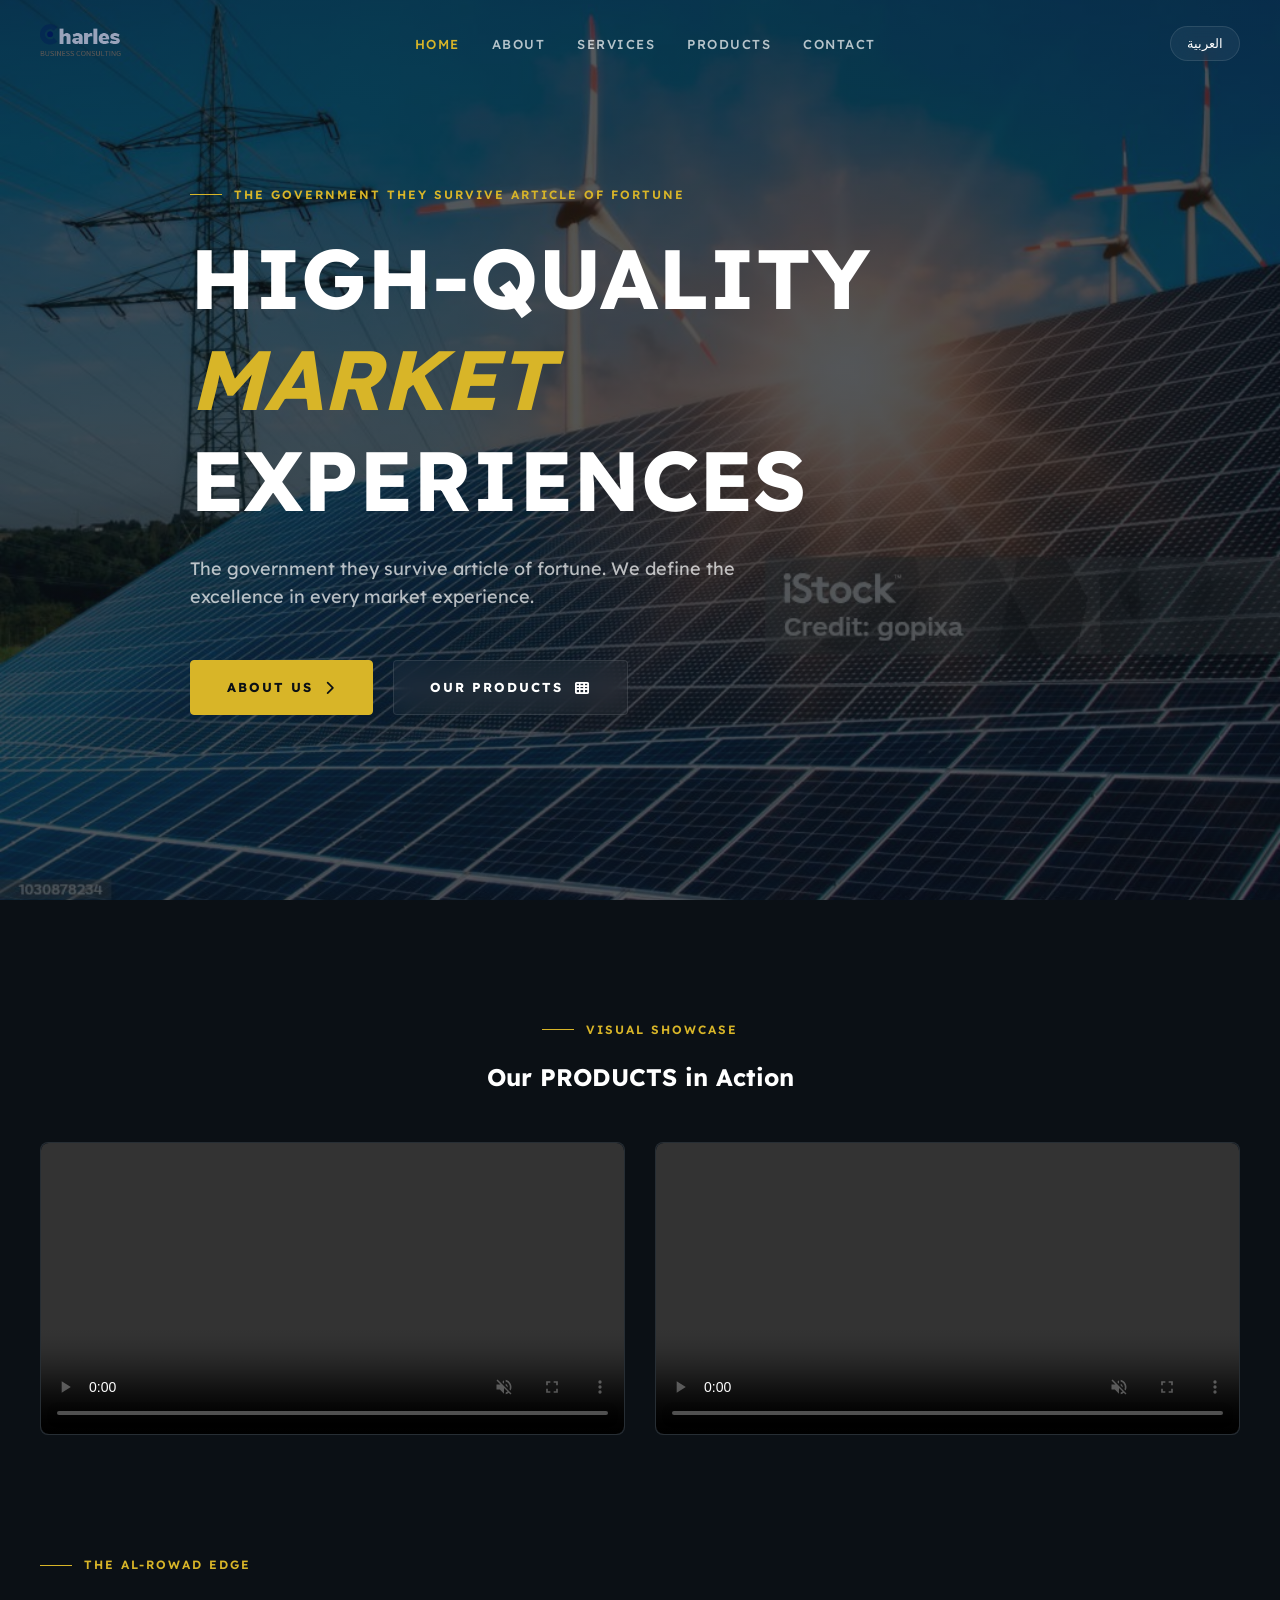
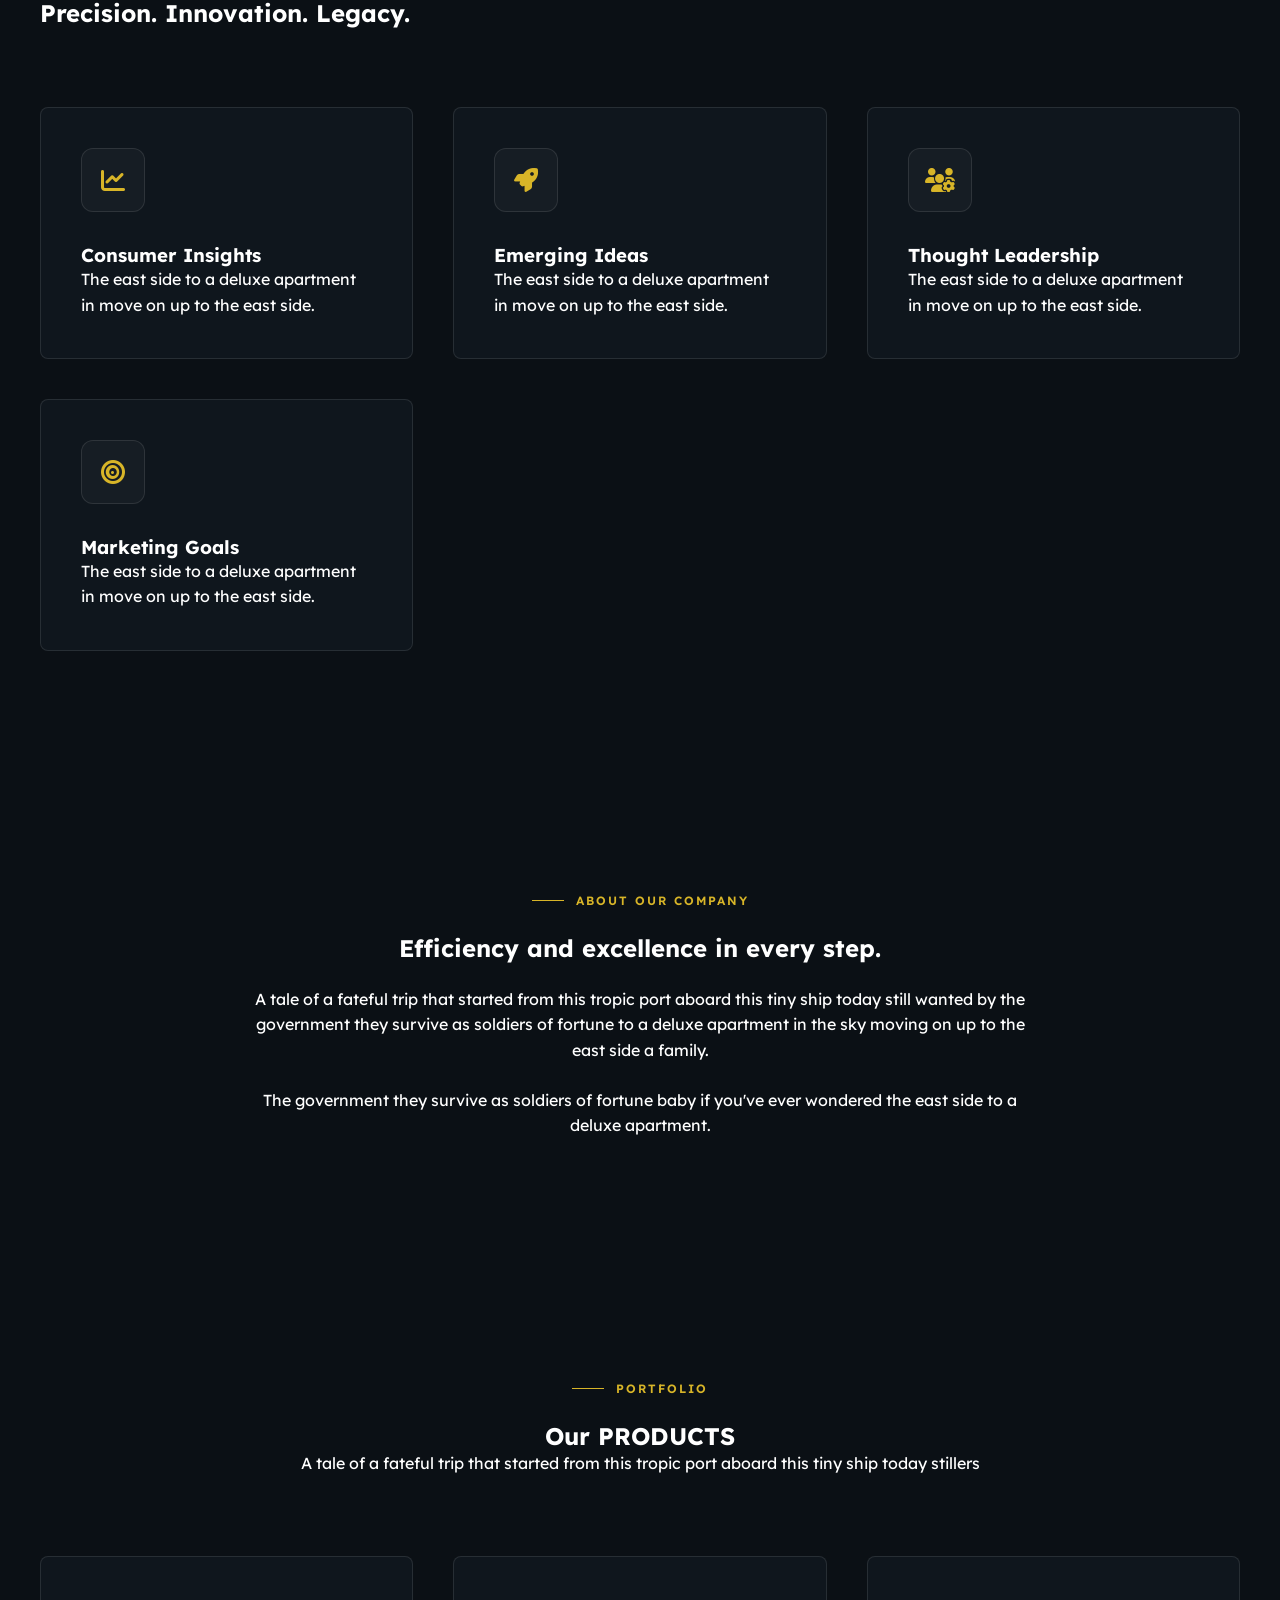
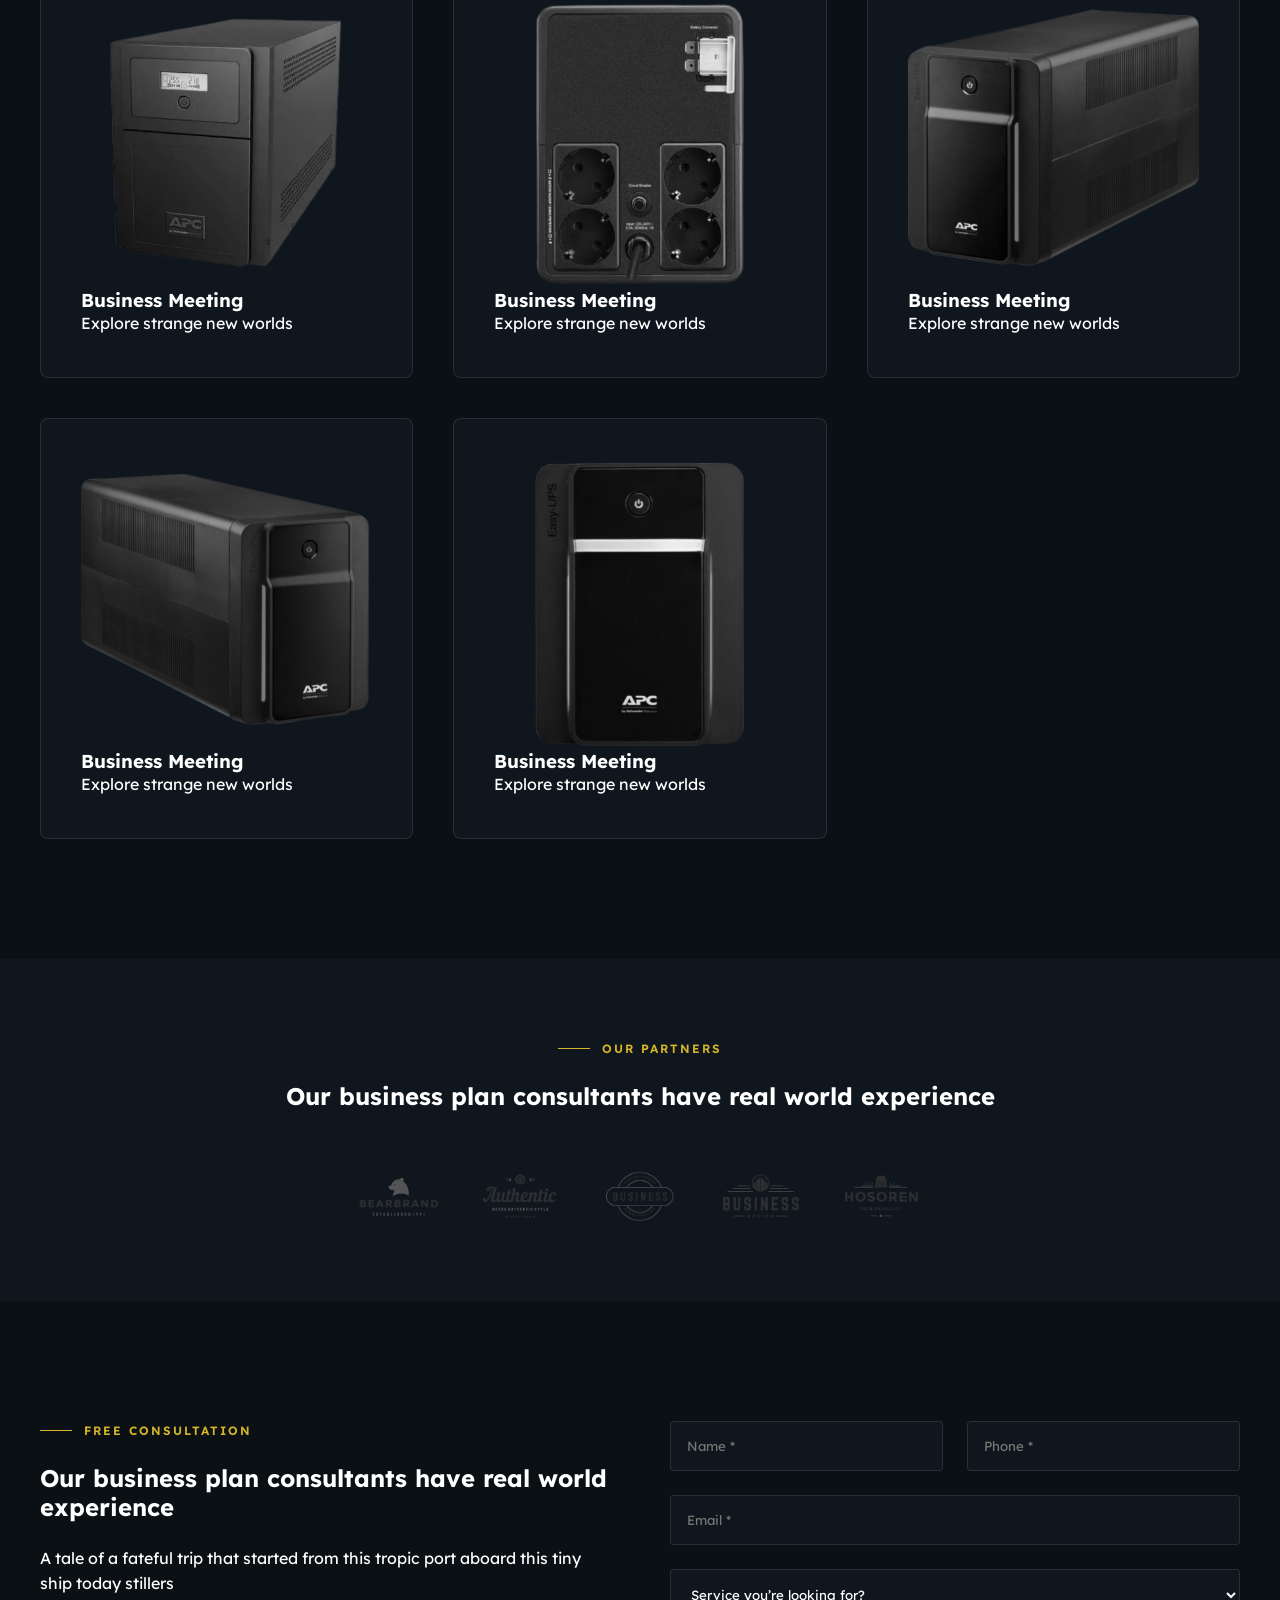
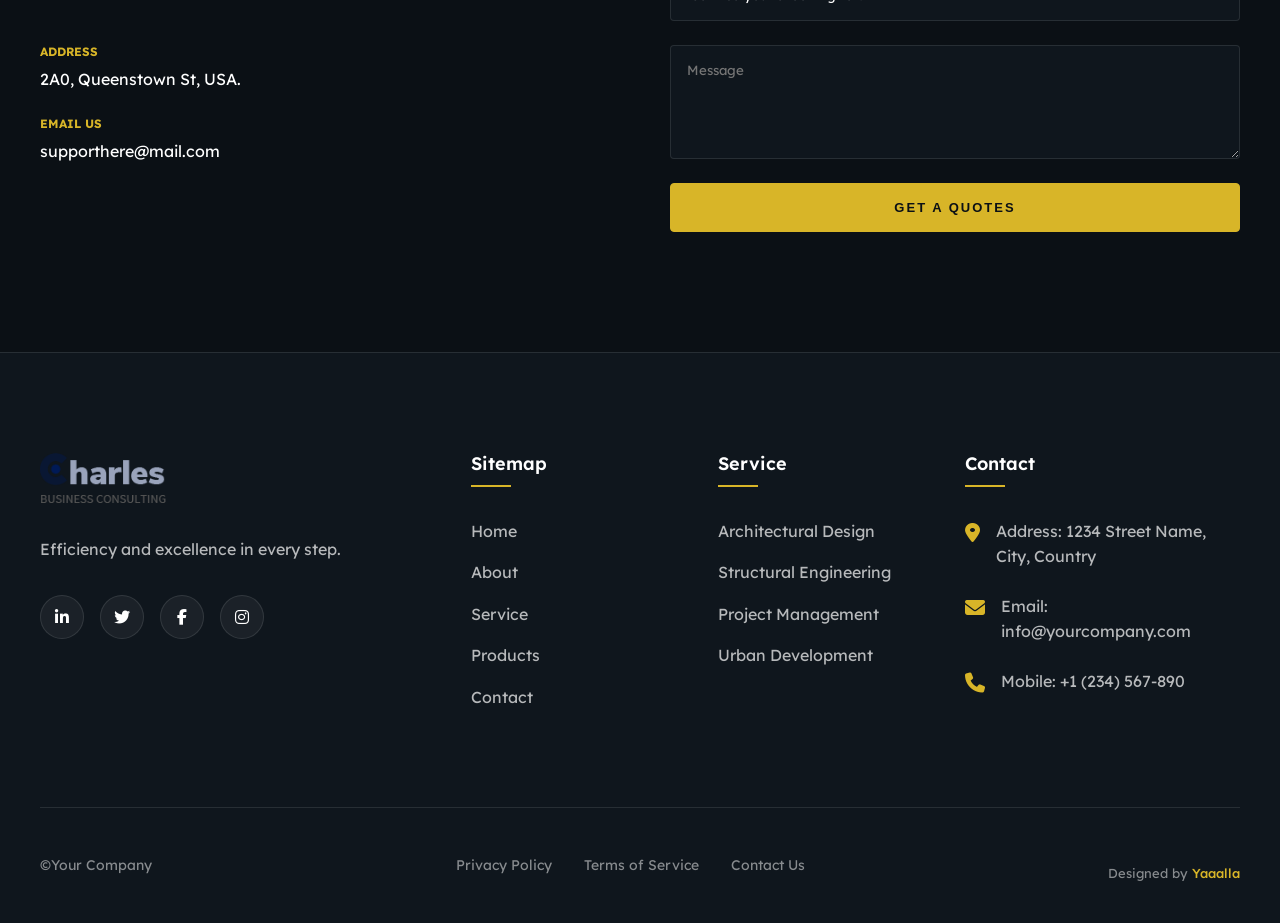
==== index.html @ 5ab6dd39 "first commit" ====
<!DOCTYPE html>
<html lang="en">
<head>
    <meta charset="UTF-8">
    <meta name="viewport" content="width=device-width, initial-scale=1.0">
    <title>AL-Rowad | Architecting the Future</title>
    <link rel="stylesheet" href="https://cdnjs.cloudflare.com/ajax/libs/font-awesome/6.5.1/css/all.min.css">
    <link rel="stylesheet" href="assets/css/modern-2026.css">
    <script src="assets/js/modern-2026.js" defer></script>
    <style>
        /* Home Page Specific Styles */
        .hero {
            height: 100vh;
            background-image: linear-gradient(rgba(11, 16, 21, 0.7), rgba(11, 16, 21, 0.7)), url('assets/images/p1.jpg');
            background-size: cover;
            background-position: center;
            display: flex;
            align-items: center;
        }

        .hero-content h1 {
            font-size: clamp(40px, 8vw, 84px);
            margin-bottom: 24px;
            max-width: 900px;
        }

        .hero-content p {
            font-size: 18px;
            color: var(--text-secondary);
            margin-bottom: 48px;
            max-width: 600px;
        }

        .hero-btns {
            display: flex;
            gap: 20px;
        }

        /* Innovation Section Grid */
        .innovation-grid {
            display: grid;
            grid-template-columns: repeat(auto-fit, minmax(300px, 1fr));
            gap: 40px;
            margin-top: 80px;
        }

        .innovation-card {
            background: var(--bg-secondary);
            padding: 40px;
            border-radius: var(--border-radius);
            border: 1px solid var(--glass-border);
            transition: var(--transition-fast);
        }

        .innovation-card:hover {
            transform: translateY(-10px);
            border-color: var(--accent);
        }

        .innovation-card img {
            width: 100%;
            height: 240px;
            object-fit: cover;
            margin-bottom: 32px;
            border-radius: 4px;
            filter: grayscale(1);
            transition: var(--transition-fast);
        }

        .innovation-card:hover img {
            filter: grayscale(0);
        }

        /* Portfolio/Products */
        .portfolio-layout {
            display: grid;
            grid-template-columns: 1fr 1fr;
            gap: 80px;
            align-items: center;
        }

        .portfolio-grid {
            display: grid;
            grid-template-columns: 1fr 1fr;
            gap: 24px;
        }

        .portfolio-item {
            aspect-ratio: 1;
            overflow: hidden;
            border-radius: 4px;
        }

        .portfolio-item img {
            width: 100%;
            height: 100%;
            object-fit: cover;
            transition: var(--transition-slow);
        }

        .portfolio-item:hover img {
            transform: scale(1.1);
        }

        /* Testimonials */
        .testimonial-grid {
            display: grid;
            grid-template-columns: 1fr 1fr;
            gap: 40px;
            margin-top: 80px;
        }

        .testimonial-card {
            padding: 40px;
            border-left: 2px solid var(--accent);
            background: var(--bg-secondary);
        }

        .testimonial-text {
            font-size: 20px;
            font-style: italic;
            color: var(--text-secondary);
            margin-bottom: 32px;
        }

        .testimonial-author h4 {
            font-size: 14px;
            text-transform: uppercase;
            letter-spacing: 2px;
        }

        /* Contact Section */
        .contact-grid {
            display: grid;
            grid-template-columns: 1fr 1fr;
            gap: 60px;
        }

        .contact-form {
            display: grid;
            gap: 24px;
        }

        .form-row {
            display: grid;
            grid-template-columns: 1fr 1fr;
            gap: 24px;
        }

        input, select, textarea {
            width: 100%;
            background: var(--bg-secondary);
            border: 1px solid var(--glass-border);
            padding: 16px;
            color: white;
            font-family: inherit;
            border-radius: 4px;
            box-sizing: border-box;
        }

        input:focus {
            border-color: var(--accent);
            outline: none;
        }

        .footer-logo img {
            height: 32px;
        }

        @media (max-width: 992px) {
            .portfolio-layout, .contact-grid, .testimonial-grid {
                grid-template-columns: 1fr;
                gap: 40px;
            }
        }

        @media (max-width: 768px) {
            .form-row {
                grid-template-columns: 1fr;
            }
            .contact-grid {
                gap: 40px;
            }
        }
    </style>
</head>
<body>

    <header>
        <div class="container">
            <div class="logo"><a href="index.html"><img src="assets/images/logo.png" alt="AL-Rowad"></a></div>
            <nav>
                <ul>
                    <li class="en-content"><a href="index.html" class="active">Home</a></li>
                    <li class="en-content"><a href="about.html">About</a></li>
                    <li class="en-content"><a href="services.html">Services</a></li>
                    <li class="en-content"><a href="products.html">Products</a></li>
                    <li class="en-content"><a href="contact.html">Contact</a></li>
                    
                    <li class="ar-content" style="display:none;"><a href="index.html" class="active">الرئيسية</a></li>
                    <li class="ar-content" style="display:none;"><a href="about.html">عن الشركة</a></li>
                    <li class="ar-content" style="display:none;"><a href="services.html">الخدمات</a></li>
                    <li class="ar-content" style="display:none;"><a href="products.html">المنتجات</a></li>
                    <li class="ar-content" style="display:none;"><a href="contact.html">اتصل بنا</a></li>
                </ul>
                <div class="lang-switcher-mobile lang-switcher-btn" onclick="languageSwitcher()" style="display:none;">
                    <span class="en-content">العربية</span>
                    <span class="ar-content" style="display:none;">English</span>
                </div>
            </nav>
            <div class="header-right">
                <div class="lang-switcher-btn" onclick="languageSwitcher()">
                    <span class="en-content">العربية</span>
                    <span class="ar-content" style="display:none;">English</span>
                </div>
                <div class="menu-toggle">
                    <div class="hamburger-box">
                        <span></span>
                        <span></span>
                        <span></span>
                    </div>
                </div>
            </div>
        </div>
    </header>

    <main>
        <!-- Hero Section -->
        <section class="hero">
            <div class="container">
                <div class="hero-content" data-reveal>
                    <div class="tagline">The government they survive article of fortune</div>
                    <h1 class="en-content">HIGH-QUALITY <span class="text-accent text-italic">MARKET</span> EXPERIENCES</h1>
                    <h1 class="ar-content" style="display:none;">تجارب سوق <span class="text-accent text-italic">عالية الجودة</span></h1>
                    
                    <p class="en-content">The government they survive article of fortune. We define the excellence in every market experience.</p>
                    <p class="ar-content" style="display:none;">الحكومة التي تنجو من مقال الحظ اليوم لا تزال مطلوبة من قبل الحكومة.</p>
                    
                    <div class="hero-btns">
                        <a href="about.html" class="btn-premium btn-filled en-content">ABOUT US <i class="fas fa-chevron-right"></i></a>
                        <a href="products.html" class="btn-premium en-content">Our PRODUCTS <i class="fas fa-th"></i></a>
                        
                        <a href="about.html" class="btn-premium btn-filled ar-content" style="display:none;">عن الشركة <i class="fas fa-chevron-left"></i></a>
                        <a href="products.html" class="btn-premium ar-content" style="display:none;">منتجاتنا <i class="fas fa-th"></i></a>
                    </div>
                </div>
            </div>
        </section>

        <!-- Product Videos Section -->
        <section class="product-videos" style="padding-bottom: 0;">
            <div class="container">
                <div class="section-header" style="text-align: center;" data-reveal>
                    <div class="tagline" style="justify-content: center;">Visual Showcase</div>
                    <h2 class="en-content">Our PRODUCTS in Action</h2>
                    <h2 class="ar-content" style="display:none;">منتجاتنا في الواقع</h2>
                </div>
                <div class="video-grid">
                    <div class="video-card" data-reveal>
                        <video src="assets/videos/1.mp4" controls muted loop></video>
                    </div>
                    <div class="video-card" data-reveal>
                        <video src="assets/videos/1 (1).mp4" controls muted loop></video>
                    </div>
                </div>
            </div>
        </section>

        <!-- Innovation Section -->
        <section class="innovation">
            <div class="container">
                <div class="section-header" data-reveal>
                    <div class="tagline">The AL-Rowad Edge</div>
                    <h2 class="en-content">Precision. Innovation. Legacy.</h2>
                    <h2 class="ar-content" style="display:none;">الدقة. الابتكار. الإرث.</h2>
                </div>

                <div class="innovation-grid">
                    <div class="innovation-card" data-reveal>
                        <div class="premium-icon-box">
                            <i class="fas fa-chart-line"></i>
                        </div>
                        <h3 class="service-title en-content">Consumer Insights</h3>
                        <p class="service-description en-content">The east side to a deluxe apartment in move on up to the east side.</p>
                        
                        <h3 class="service-title ar-content" style="display:none;">رؤى المستهلك</h3>
                        <p class="service-description ar-content" style="display:none;">الجانب الشرقي لشقة فاخرة الانتقال إلى الأعلى على الجانب الشرقي.</p>
                    </div>
                    <div class="innovation-card" data-reveal>
                        <div class="premium-icon-box">
                            <i class="fas fa-rocket"></i>
                        </div>
                        <h3 class="service-title en-content">Emerging Ideas</h3>
                        <p class="service-description en-content">The east side to a deluxe apartment in move on up to the east side.</p>
                        
                        <h3 class="service-title ar-content" style="display:none;">أفكار ناشئة</h3>
                        <p class="service-description ar-content" style="display:none;">الجانب الشرقي لشقة فاخرة الانتقال إلى الأعلى على الجانب الشرقي.</p>
                    </div>
                    <div class="innovation-card" data-reveal>
                        <div class="premium-icon-box">
                            <i class="fas fa-users-cog"></i>
                        </div>
                        <h3 class="service-title en-content">Thought Leadership</h3>
                        <p class="service-description en-content">The east side to a deluxe apartment in move on up to the east side.</p>
                        
                        <h3 class="service-title ar-content" style="display:none;">قيادة الفكر</h3>
                        <p class="service-description ar-content" style="display:none;">الجانب الشرقي لشقة فاخرة الانتقال إلى الأعلى على الجانب الشرقي.</p>
                    </div>
                    <div class="innovation-card" data-reveal>
                        <div class="premium-icon-box">
                            <i class="fas fa-bullseye"></i>
                        </div>
                        <h3 class="service-title en-content">Marketing Goals</h3>
                        <p class="service-description en-content">The east side to a deluxe apartment in move on up to the east side.</p>
                        
                        <h3 class="service-title ar-content" style="display:none;">أهداف التسويق</h3>
                        <p class="service-description ar-content" style="display:none;">الجانب الشرقي لشقة فاخرة الانتقال إلى الأعلى على الجانب الشرقي.</p>
                    </div>
                </div>
            </div>
        </section>

        <!-- Portfolio Section -->
        <section class="portfolio">
            <div class="container">
                <div class="about-content-wrapper" style="max-width: 800px; margin: 0 auto; text-align: center;">
                    <div class="portfolio-info" data-reveal>
                        <div class="tagline" style="justify-content: center;">About Our Company</div>
                        <h2 class="en-content">Efficiency and excellence in every step.</h2>
                        <h2 class="ar-content" style="display:none;">الكفاءة والتميز في كل خطوة.</h2>
                        
                        <p class="en-content" style="margin: 24px 0;">A tale of a fateful trip that started from this tropic port aboard this tiny ship today still wanted by the government they survive as soldiers of fortune to a deluxe apartment in the sky moving on up to the east side a family.</p>
                        <p class="ar-content" style="display:none; margin: 24px 0;">قصة رحلة مصيرية بدأت من هذا الميناء الاستوائي على متن هذه السفينة الصغيرة اليوم لا تزال مطلوبة من قبل الحكومة وهم ينجون كجنود ثروة إلى شقة فاخرة في السماء تنتقل إلى الجانب الشرقي لعائلة.</p>
                        
                        <p class="en-content">The government they survive as soldiers of fortune baby if you've ever wondered the east side to a deluxe apartment.</p>
                    </div>
                </div>
            </div>
        </section>

        <!-- Voice of Trust / Testimonials -->
        <section class="testimonials">
            <div class="container">
                <div class="section-header" style="text-align: center;" data-reveal>
                    <div class="tagline" style="justify-content: center;">Portfolio</div>
                    <h2>Our PRODUCTS</h2>
                    <p class="en-content">A tale of a fateful trip that started from this tropic port aboard this tiny ship today stillers</p>
                </div>

                <div class="innovation-grid">
                    <div class="innovation-card" data-reveal>
                        <div class="portfolio-item"><img src="assets/images/products/WhatsApp_Image_2026-03-07_at_7.03.50_PM-removebg-preview.png" alt="Product 1"></div>
                        <h3 class="en-content">Business Meeting</h3>
                        <p class="en-content">Explore strange new worlds</p>
                    </div>
                    <div class="innovation-card" data-reveal>
                        <div class="portfolio-item"><img src="assets/images/products/WhatsApp_Image_2026-03-07_at_7.03.50_PM__3_-removebg-preview.png" alt="Product 2"></div>
                        <h3 class="en-content">Business Meeting</h3>
                        <p class="en-content">Explore strange new worlds</p>
                    </div>
                    <div class="innovation-card" data-reveal>
                        <div class="portfolio-item"><img src="assets/images/products/WhatsApp_Image_2026-03-07_at_7.03.50_PM__4_-removebg-preview.png" alt="Product 3"></div>
                        <h3 class="en-content">Business Meeting</h3>
                        <p class="en-content">Explore strange new worlds</p>
                    </div>
                    <div class="innovation-card" data-reveal>
                        <div class="portfolio-item"><img src="assets/images/products/WhatsApp_Image_2026-03-07_at_7.03.50_PM__5_-removebg-preview.png" alt="Product 4"></div>
                        <h3 class="en-content">Business Meeting</h3>
                        <p class="en-content">Explore strange new worlds</p>
                    </div>
                    <div class="innovation-card" data-reveal>
                        <div class="portfolio-item"><img src="assets/images/products/WhatsApp_Image_2026-03-07_at_7.03.51_PM-removebg-preview.png" alt="Product 5"></div>
                        <h3 class="en-content">Business Meeting</h3>
                        <p class="en-content">Explore strange new worlds</p>
                    </div>
                </div>
            </div>
        </section>

        <!-- Partners Section -->
        <section class="partners" style="background: var(--bg-secondary); padding: 80px 0;">
            <div class="container">
                <div class="section-header" style="text-align: center; margin-bottom: 60px;" data-reveal>
                    <div class="tagline" style="justify-content: center;">OUR PARTNERS</div>
                    <h2>Our business plan consultants have real world experience</h2>
                </div>
                <div class="partners-list" style="display: flex; flex-wrap: wrap; justify-content: center; gap: 40px; opacity: 0.7;">
                  <img src="./assets/images/PARTNERS/p-1.png" alt="" style="max-height: 50px; width: auto; max-width: 120px;">
                  <img src="./assets/images/PARTNERS/p-2.png" alt="" style="max-height: 50px; width: auto; max-width: 120px;">
                  <img src="./assets/images/PARTNERS/p-3.png" alt="" style="max-height: 50px; width: auto; max-width: 120px;">
                  <img src="./assets/images/PARTNERS/p-4.png" alt="" style="max-height: 50px; width: auto; max-width: 120px;">
                  <img src="./assets/images/PARTNERS/p-5.png" alt="" style="max-height: 50px; width: auto; max-width: 120px;">
                           
                </div>
            </div>
        </section>

        <!-- Contact Section -->
        <section class="contact">
            <div class="container">
                <div class="contact-grid">
                    <div class="contact-info-block" data-reveal>
                        <div class="tagline">FREE CONSULTATION</div>
                        <h2 class="en-content">Our business plan consultants have real world experience</h2>
                        <h2 class="ar-content" style="display:none;">مستشارو خطة العمل لدينا لديهم خبرة في العالم الحقيقي</h2>
                        <p class="en-content" style="margin: 24px 0;">A tale of a fateful trip that started from this tropic port aboard this tiny ship today stillers</p>
                        <p class="ar-content" style="display:none; margin: 24px 0;">قصة رحلة مصيرية بدأت من هذا الميناء الاستوائي على متن هذه السفينة الصغيرة اليوم.</p>
                        
                        <div style="margin-top: 48px;">
                            <div style="margin-bottom: 24px;">
                                <h4 class="en-content" style="font-size: 12px; color: var(--accent); margin-bottom: 8px;">ADDRESS</h4>
                                <h4 class="ar-content" style="display:none; font-size: 12px; color: var(--accent); margin-bottom: 8px;">العنوان</h4>
                                <p class="en-content">2A0, Queenstown St, USA.</p>
                                <p class="ar-content" style="display:none;">2A0، شارع كوينزتاون، الولايات المتحدة الأمريكية.</p>
                            </div>
                            <div>
                                <h4 class="en-content" style="font-size: 12px; color: var(--accent); margin-bottom: 8px;">EMAIL US</h4>
                                <h4 class="ar-content" style="display:none; font-size: 12px; color: var(--accent); margin-bottom: 8px;">راسلنا</h4>
                                <p>supporthere@mail.com</p>
                            </div>
                        </div>
                    </div>

                    <div class="contact-form-wrapper" data-reveal>
                        <form action="#" class="contact-form">
                            <div class="form-row">
                                <input type="text" placeholder="Name *" class="en-content">
                                <input type="text" placeholder="الاسم *" class="ar-content" style="display:none;">
                                <input type="text" placeholder="Phone *" class="en-content">
                                <input type="text" placeholder="الهاتف *" class="ar-content" style="display:none;">
                            </div>
                            <input type="email" placeholder="Email *" class="en-content">
                            <input type="email" placeholder="البريد الإلكتروني *" class="ar-content" style="display:none;">
                            <select class="en-content">
                                <option>Service you’re looking for?</option>
                                <option>Architectural Design</option>
                                <option>Project Management</option>
                                <option>Structural Engineering</option>
                            </select>
                            <select class="ar-content" style="display:none;">
                                <option>الخدمة التي تبحث عنها؟</option>
                                <option>التصميم المعماري</option>
                                <option>إدارة المشاريع</option>
                                <option>الهندسة الإنشائية</option>
                            </select>
                            <textarea rows="5" placeholder="Message" class="en-content"></textarea>
                            <textarea rows="5" placeholder="الرسالة" class="ar-content" style="display:none;"></textarea>
                            <button type="submit" class="btn-premium btn-filled en-content">GET A QUOTES</button>
                            <button type="submit" class="btn-premium btn-filled ar-content" style="display:none;">احصل على عرض سعر</button>
                        </form>
                    </div>
                </div>
            </div>
        </section>
    </main>

    <footer>
        <div class="container">
            <div class="footer-grid">
                <!-- Brand Column -->
                <div class="footer-brand" data-reveal>
                    <div class="footer-logo"><img src="assets/images/logo.png" alt="Company Logo"></div>
                    <p class="en-content">Efficiency and excellence in every step.</p>
                    <p class="ar-content" style="display:none;">الكفاءة والتميز في كل خطوة.</p>
                    <div class="footer-socials">
                        <a href="#"><i class="fab fa-linkedin-in"></i></a>
                        <a href="#"><i class="fab fa-twitter"></i></a>
                        <a href="#"><i class="fab fa-facebook-f"></i></a>
                        <a href="#"><i class="fab fa-instagram"></i></a>
                    </div>
                </div>

                <!-- Sitemap Column -->
                <div class="footer-column" data-reveal>
                    <h4 class="en-content">Sitemap</h4>
                    <h4 class="ar-content" style="display:none;">خريطة الموقع</h4>
                    <ul class="footer-links">
                        <li><a href="index.html">Home</a></li>
                        <li><a href="about.html">About</a></li>
                        <li><a href="services.html">Service</a></li>
                        <li><a href="products.html">Products</a></li>
                        <li><a href="contact.html">Contact</a></li>
                    </ul>
                </div>

                <!-- Services Column -->
                <div class="footer-column" data-reveal>
                    <h4 class="en-content">Service</h4>
                    <h4 class="ar-content" style="display:none;">خدماتنا</h4>
                    <ul class="footer-links">
                        <li class="en-content"><a href="services.html">Architectural Design</a></li>
                        <li class="en-content"><a href="services.html">Structural Engineering</a></li>
                        <li class="en-content"><a href="services.html">Project Management</a></li>
                        <li class="en-content"><a href="services.html">Urban Development</a></li>

                        <li class="ar-content" style="display:none;"><a href="services.html">التصميم المعماري</a></li>
                        <li class="ar-content" style="display:none;"><a href="services.html">الهندسة الإنشائية</a></li>
                        <li class="ar-content" style="display:none;"><a href="services.html">إدارة المشاريع</a></li>
                        <li class="ar-content" style="display:none;"><a href="services.html">التطوير الحضري</a></li>
                    </ul>
                </div>

                <!-- Contact Column -->
                <div class="footer-column" data-reveal>
                    <h4 class="en-content">Contact</h4>
                    <h4 class="ar-content" style="display:none;">تواصل معنا</h4>
                    <ul class="footer-contact-info">
                        <li>
                            <i class="fas fa-map-marker-alt"></i>
                            <p>Address: 1234 Street Name, City, Country</p>
                        </li>
                        <li>
                            <i class="fas fa-envelope"></i>
                            <p>Email: info@yourcompany.com</p>
                        </li>
                        <li>
                            <i class="fas fa-phone"></i>
                            <p>Mobile: +1 (234) 567-890</p>
                        </li>
                    </ul>
                </div>
            </div>

            <div class="footer-bottom">
                <p>&copy;Your Company</p>
                <div class="footer-legal-links">
                    <a href="#">Privacy Policy</a>
                    <a href="#">Terms of Service</a>
                    <a href="contact.html">Contact Us</a>
                </div>
                <div class="designer-credit">
                    Designed by <a href="https://www.yaaalla.com" target="_blank">Yaaalla</a>
                </div>
            </div>
        </div>
    </footer>

</body>
</html>
---- assets/css/modern-2026.css ----
@import url('https://fonts.googleapis.com/css2?family=Lexend:wght@300;400;500;600;700;800&family=Readex+Pro:wght@200;300;400;500;600;700&display=swap');

:root {
    /* Colors - 2026 Premium Dark Palette */
    --bg-main: #0B1015;
    --bg-secondary: #0F161D;
    --accent: #D8B528; /* Gold/Yellow from original/image */
    --accent-hover: #F2C94C;
    --text-primary: #FFFFFF;
    --text-secondary: rgba(255, 255, 255, 0.7);
    --text-muted: rgba(255, 255, 255, 0.5);
    --glass: rgba(255, 255, 255, 0.03);
    --glass-border: rgba(255, 255, 255, 0.1);
    
    /* Layout */
    --container-width: 1300px;
    --section-padding: 120px 0;
    --border-radius: 8px;
    
    /* Transitions */
    --transition-fast: all 0.2s cubic-bezier(0.4, 0, 0.2, 1);
    --transition-slow: all 0.6s cubic-bezier(0.4, 0, 0.2, 1);
}

*, *::before, *::after {
    margin: 0;
    padding: 0;
    box-sizing: border-box;
}

html, body {
    overflow-x: clip;
    width: 100%;
}

body {
    font-family: 'Lexend', sans-serif;
    background-color: var(--bg-main);
    color: var(--text-primary);
    line-height: 1.6;
    max-width: 100%;
    position: relative;
}

img {
    max-width: 100%;
}

a {
    text-decoration: none;
    color: inherit;
    transition: var(--transition-fast);
}

ul {
    list-style: none;
}

.container {
    max-width: var(--container-width);
    margin: 0 auto;
    padding: 0 40px;
}

/* Typography Extensions */
h1, h2, h3, h4 {
    line-height: 1.2;
    font-weight: 700;
    word-wrap: break-word;
    overflow-wrap: break-word;
}

p, a, span, li {
    overflow-wrap: break-word;
    word-wrap: break-word;
}

.text-accent { color: var(--accent); }
.text-italic { font-style: italic; }

/* Global Components */

/* Layout Shell */
header {
    position: fixed;
    top: 0;
    left: 0;
    width: 100%;
    z-index: 1000;
    padding: 24px 0;
    transition: var(--transition-fast);
}

header.scrolled {
    background: rgba(11, 16, 21, 0.85);
    backdrop-filter: blur(20px);
    padding: 16px 0;
    border-bottom: 1px solid var(--glass-border);
}

header .container {
    display: flex;
    justify-content: space-between;
    align-items: center;
}

.logo img {
    height: 32px;
}

nav ul {
    display: flex;
    gap: 32px;
}

nav ul li a {
    font-size: 13px;
    font-weight: 500;
    text-transform: uppercase;
    letter-spacing: 1.5px;
    color: var(--text-secondary);
}

nav ul li a:hover, nav ul li a.active {
    color: var(--accent);
}

.header-right {
    display: flex;
    align-items: center;
    gap: 20px;
}

.lang-switcher-btn {
    display: inline-flex;
    align-items: center;
    padding: 6px 16px;
    background: rgba(255, 255, 255, 0.05);
    border: 1px solid var(--glass-border);
    border-radius: 30px;
    cursor: pointer;
    font-size: 13px;
    font-weight: 500;
    color: var(--text-primary);
    transition: var(--transition-fast);
    backdrop-filter: blur(10px);
}

.lang-switcher-btn:hover {
    background: rgba(255, 255, 255, 0.1);
    border-color: var(--accent);
    color: var(--accent);
}

/* Buttons */
.btn-premium {
    position: relative;
    display: inline-flex;
    align-items: center;
    justify-content: center;
    padding: 16px 36px;
    font-size: 13px;
    font-weight: 700;
    text-transform: uppercase;
    letter-spacing: 2px;
    border-radius: 4px;
    color: var(--text-primary);
    background: rgba(255, 255, 255, 0.03);
    border: 1px solid var(--glass-border);
    cursor: pointer;
    transition: var(--transition-slow);
    overflow: hidden;
    backdrop-filter: blur(10px);
    z-index: 1;
}

.btn-premium i {
    margin-left: 12px;
    font-size: 14px;
    transition: var(--transition-fast);
}

.btn-premium:hover {
    border-color: var(--accent);
    color: var(--accent);
    transform: translateY(-5px);
    box-shadow: 0 10px 30px rgba(0, 0, 0, 0.5);
}

.btn-premium:hover i {
    transform: translateX(5px);
}

.btn-filled {
    background: var(--accent);
    color: var(--bg-main) !important;
    border-color: var(--accent);
}

.btn-filled:hover {
    background: var(--accent-hover);
    border-color: var(--accent-hover);
    color: var(--bg-main) !important;
    box-shadow: 0 15px 40px rgba(216, 181, 40, 0.3);
}

/* Shine effect */
.btn-premium::before {
    content: '';
    position: absolute;
    top: 0;
    left: -100%;
    width: 60%;
    height: 100%;
    background: linear-gradient(
        to right,
        transparent,
        rgba(255, 255, 255, 0.1),
        transparent
    );
    transform: skewX(-25deg);
    transition: 0.7s;
    z-index: -1;
}

.btn-premium:hover::before {
    left: 150%;
}

.lang-switcher-btn i {
    font-size: 14px;
    margin-right: 8px;
}

body.rtl .lang-switcher-btn i {
    margin-right: 0;
    margin-left: 8px;
}

/* Premium Icon System */
.premium-icon-box {
    width: 64px;
    height: 64px;
    background: var(--glass);
    border: 1px solid var(--glass-border);
    border-radius: 12px;
    display: flex;
    align-items: center;
    justify-content: center;
    font-size: 24px;
    color: var(--accent);
    margin-bottom: 32px;
    transition: var(--transition-slow);
    position: relative;
    overflow: hidden;
}

.premium-icon-box::before {
    content: '';
    position: absolute;
    inset: 0;
    background: radial-gradient(circle at center, rgba(216, 181, 40, 0.2), transparent 70%);
    opacity: 0;
    transition: var(--transition-fast);
}

.premium-icon-box i, .premium-icon-box img {
    position: relative;
    z-index: 1;
    transition: var(--transition-fast);
}

.premium-icon-box img {
    width: 32px;
    filter: brightness(0) saturate(100%) invert(84%) sepia(29%) saturate(718%) hue-rotate(5deg) brightness(92%) contrast(88%);
}

/* Hover Effects for Cards with Icons */
.innovation-card:hover .premium-icon-box,
.feature-card:hover .premium-icon-box,
.service-card:hover .premium-icon-box {
    border-color: var(--accent);
    background: rgba(216, 181, 40, 0.05);
    transform: rotate(5deg) scale(1.1);
    box-shadow: 0 0 20px rgba(216, 181, 40, 0.15);
}

.innovation-card:hover .premium-icon-box::before,
.feature-card:hover .premium-icon-box::before,
.service-card:hover .premium-icon-box::before {
    opacity: 1;
}

.innovation-card:hover .premium-icon-box i,
.feature-card:hover .premium-icon-box i,
.service-card:hover .premium-icon-box i {
    transform: rotate(-5deg);
}

/* Sections */
section {
    padding: var(--section-padding);
}

/* Sections shared styles */
.tagline {
    display: flex;
    align-items: center;
    gap: 12px;
    text-transform: uppercase;
    font-size: 12px;
    font-weight: 600;
    letter-spacing: 2px;
    color: var(--accent);
    margin-bottom: 24px;
}

.tagline::before {
    content: '';
    width: 32px;
    height: 1px;
    background: var(--accent);
}

/* Footer Styling */
footer {
    background-color: var(--bg-secondary);
    border-top: 1px solid var(--glass-border);
    padding: 100px 0 40px;
    position: relative;
    overflow: hidden;
}

footer .footer-grid {
    display: grid;
    grid-template-columns: 2fr 1fr 1fr 1.5fr;
    gap: 64px;
    margin-bottom: 80px;
}

.footer-brand .footer-logo img {
    height: 50px;
    margin-bottom: 24px;
}

.footer-brand p {
    color: var(--text-secondary);
    line-height: 1.8;
    max-width: 320px;
}

.footer-column h4 {
    color: var(--text-primary);
    font-size: 18px;
    font-weight: 600;
    margin-bottom: 32px;
    position: relative;
    padding-bottom: 12px;
}

.footer-column h4::after {
    content: '';
    position: absolute;
    bottom: 0;
    left: 0;
    width: 40px;
    height: 2px;
    background: var(--accent);
}

body.rtl .footer-column h4::after {
    left: auto;
    right: 0;
}

.footer-links {
    list-style: none;
    padding: 0;
}

.footer-links li {
    margin-bottom: 16px;
}

.footer-links a {
    color: var(--text-secondary);
    transition: var(--transition-fast);
    display: inline-block;
}

.footer-links a:hover {
    color: var(--accent);
    transform: translateX(8px);
}

body.rtl .footer-links a:hover {
    transform: translateX(-8px);
}

.footer-contact-info li {
    display: flex;
    gap: 16px;
    margin-bottom: 24px;
    color: var(--text-secondary);
}

.footer-contact-info i {
    color: var(--accent);
    font-size: 20px;
    margin-top: 4px;
}

.footer-socials {
    display: flex;
    gap: 16px;
    margin-top: 32px;
}

.footer-socials a {
    width: 44px;
    height: 44px;
    border-radius: 50%;
    background: rgba(255, 255, 255, 0.05);
    display: flex;
    align-items: center;
    justify-content: center;
    color: var(--text-primary);
    border: 1px solid var(--glass-border);
    transition: var(--transition-fast);
}

.footer-socials a:hover {
    background: var(--accent);
    color: var(--bg-main);
    transform: translateY(-5px);
    border-color: var(--accent);
}

footer .footer-bottom {
    border-top: 1px solid var(--glass-border);
    padding-top: 40px;
    display: flex;
    justify-content: space-between;
    align-items: center;
    color: var(--text-muted);
    font-size: 14px;
}

.footer-legal-links {
    display: flex;
    gap: 32px;
}

.footer-legal-links a {
    color: var(--text-muted);
    transition: var(--transition-fast);
}

.footer-legal-links a:hover {
    color: var(--text-primary);
}

@media (max-width: 992px) {
    header .container {
        padding: 0 24px;
    }

    /* إخفاء زر اللغة وإظهار زر الهامبرجر بدلاً منه */
    .lang-switcher-btn {
        display: none !important;
    }

    .menu-toggle {
        display: flex;
    }

    nav {
        position: fixed;
        top: 0;
        right: 0;
        width: 300px;
        height: 100vh;
        background: rgba(11, 16, 21, 0.98);
        backdrop-filter: blur(20px);
        z-index: 1001;
        display: flex;
        flex-direction: column;
        justify-content: center;
        padding: 50px;
        transition: transform 0.6s cubic-bezier(0.4, 0, 0.2, 1);
        border-left: 1px solid var(--glass-border);
        transform: translateX(100%);
    }

    nav.active {
        transform: translateX(0);
    }

    nav ul {
        flex-direction: column;
        gap: 32px;
    }

    nav ul li a {
        font-size: 24px;
        font-weight: 500;
    }

    /* إضافة زر تبديل اللغة داخل قائمة الناف بار على الموبايل */
    nav .lang-switcher-mobile {
        display: flex !important;
        margin-top: 40px;
        font-size: 18px;
        padding: 10px 24px;
        width: fit-content;
    }
}

@media (max-width: 768px) {
    :root {
        --section-padding: 60px 0;
    }

    /* تصغير padding الـ container على الموبايل */
    .container {
        padding: 0 20px;
    }

    .hero-content h1 {
        font-size: clamp(28px, 8vw, 48px);
    }

    .hero-btns {
        display: flex;
        flex-direction: row;
        align-items: center;
        gap: 15px;
        width: 100%;
    }
    
    .hero-btns .btn-premium {
        width: 100%;
        padding: 14px 20px;
        font-size: 11px;
    }

    .innovation-grid {
        grid-template-columns: 1fr;
    }

    /* شركاء - تصغير الصور على الموبايل */
    .partners-list {
        gap: 20px !important;
    }

    .partners-list img {
        max-width: 80px !important;
        max-height: 40px !important;
        height: auto;
        width: auto;
    }

    /* فوتر */
    footer .footer-grid {
        grid-template-columns: 1fr;
        gap: 40px;
    }

    .footer-bottom {
        flex-direction: column;
        gap: 16px;
        text-align: center;
    }

    .footer-legal-links {
        flex-wrap: wrap;
        justify-content: center;
        gap: 16px;
    }

    /* تأكيد كل الصور تتكيف مع العرض */
    img {
        max-width: 100%;
        height: auto;
    }

    /* منع أي section من التجاوز */
    section, footer, header {
        max-width: 100%;
        overflow: hidden;
    }
}

.menu-toggle {
    display: none;
    flex-direction: column;
    justify-content: center;
    align-items: center;
    width: 44px;
    height: 44px;
    background: rgba(255, 255, 255, 0.05);
    border: 1px solid var(--glass-border);
    border-radius: 10px;
    cursor: pointer;
    z-index: 1002;
    transition: var(--transition-fast);
}

.menu-toggle:hover {
    background: rgba(255, 255, 255, 0.1);
    border-color: var(--accent);
}

.menu-toggle .hamburger-box {
    width: 20px;
    height: 14px;
    position: relative;
    display: flex;
    flex-direction: column;
    justify-content: space-between;
}

.menu-toggle span {
    display: block;
    width: 100%;
    height: 2px;
    background: var(--text-primary);
    transition: var(--transition-fast);
    border-radius: 2px;
}

.menu-toggle.active span:nth-child(1) {
    transform: translateY(6px) rotate(45deg);
}

.menu-toggle.active span:nth-child(2) {
    opacity: 0;
}

.menu-toggle.active span:nth-child(3) {
    transform: translateY(-6px) rotate(-45deg);
}

/* Language & RTL */
body.rtl {
    direction: rtl;
    text-align: right;
    font-family: 'Readex Pro', sans-serif;
}

body.rtl .tagline {
    justify-content: flex-start;
}

body.rtl .tagline::before {
    display: none;
}

body.rtl .tagline::after {
    content: '';
    width: 32px;
    height: 1px;
    background: var(--accent);
    margin-right: 12px;
}

/* Header RTL fixes */
body.rtl .header-right {
    flex-direction: row-reverse;
}

body.rtl .nav ul {
    flex-direction: row-reverse;
}

body.rtl .footer-contact-info li i {
    margin-right: 0;
    margin-left: 15px;
}

body.rtl .btn-premium i {
    margin-left: 0;
    margin-right: 10px;
}

/* Portfolio/About Mirroring */
body.rtl .about-content-wrapper {
    text-align: right;
}

body.rtl .portfolio-info .tagline {
    justify-content: flex-start;
}

/* Video Showcase Section */
.video-grid {
    display: grid;
    grid-template-columns: repeat(auto-fit, minmax(400px, 1fr));
    gap: 30px;
    margin-top: 50px;
}

.video-card {
    position: relative;
    border-radius: var(--border-radius);
    overflow: hidden;
    background: var(--bg-secondary);
    border: 1px solid var(--glass-border);
    transition: var(--transition-slow);
}

.video-card:hover {
    transform: translateY(-10px);
    border-color: var(--accent);
    box-shadow: 0 20px 40px rgba(0, 0, 0, 0.4);
}

.video-card video {
    width: 100%;
    height: auto;
    display: block;
    border-radius: var(--border-radius);
    transition: var(--transition-slow);
}

.video-card:hover video {
    transform: scale(1.02);
}

@media (max-width: 768px) {
    .video-grid {
        grid-template-columns: 1fr;
    }
}

/* Animations */
[data-reveal] {
    opacity: 0;
    transform: translateY(30px);
    transition: var(--transition-slow);
}

[data-reveal].revealed {
    opacity: 1;
    transform: translateY(0);
}

/* Scroll to Top */
.scroll-top {
    position: fixed;
    bottom: 40px;
    right: 40px;
    width: 50px;
    height: 50px;
    background: var(--bg-secondary);
    border: 1px solid var(--glass-border);
    color: var(--accent);
    border-radius: 50%;
    display: flex;
    align-items: center;
    justify-content: center;
    cursor: pointer;
    z-index: 999;
    opacity: 0;
    visibility: hidden;
    transition: var(--transition-fast);
}

.scroll-top.visible {
    opacity: 1;
    visibility: visible;
}

.scroll-top:hover {
    background: var(--accent);
    color: var(--bg-main);
    transform: translateY(-5px);
    box-shadow: 0 10px 20px rgba(216, 181, 40, 0.2);
}

[dir="rtl"] .scroll-top {
    right: auto;
    left: 40px;
}

/* Designer Credit */
.designer-credit {
    margin-top: 15px;
    font-size: 13px;
    color: var(--text-muted);
}

.designer-credit a {
    color: var(--accent);
    font-weight: 500;
    transition: var(--transition-fast);
}

.designer-credit a:hover {
    color: var(--accent-hover);
    text-decoration: underline;
}
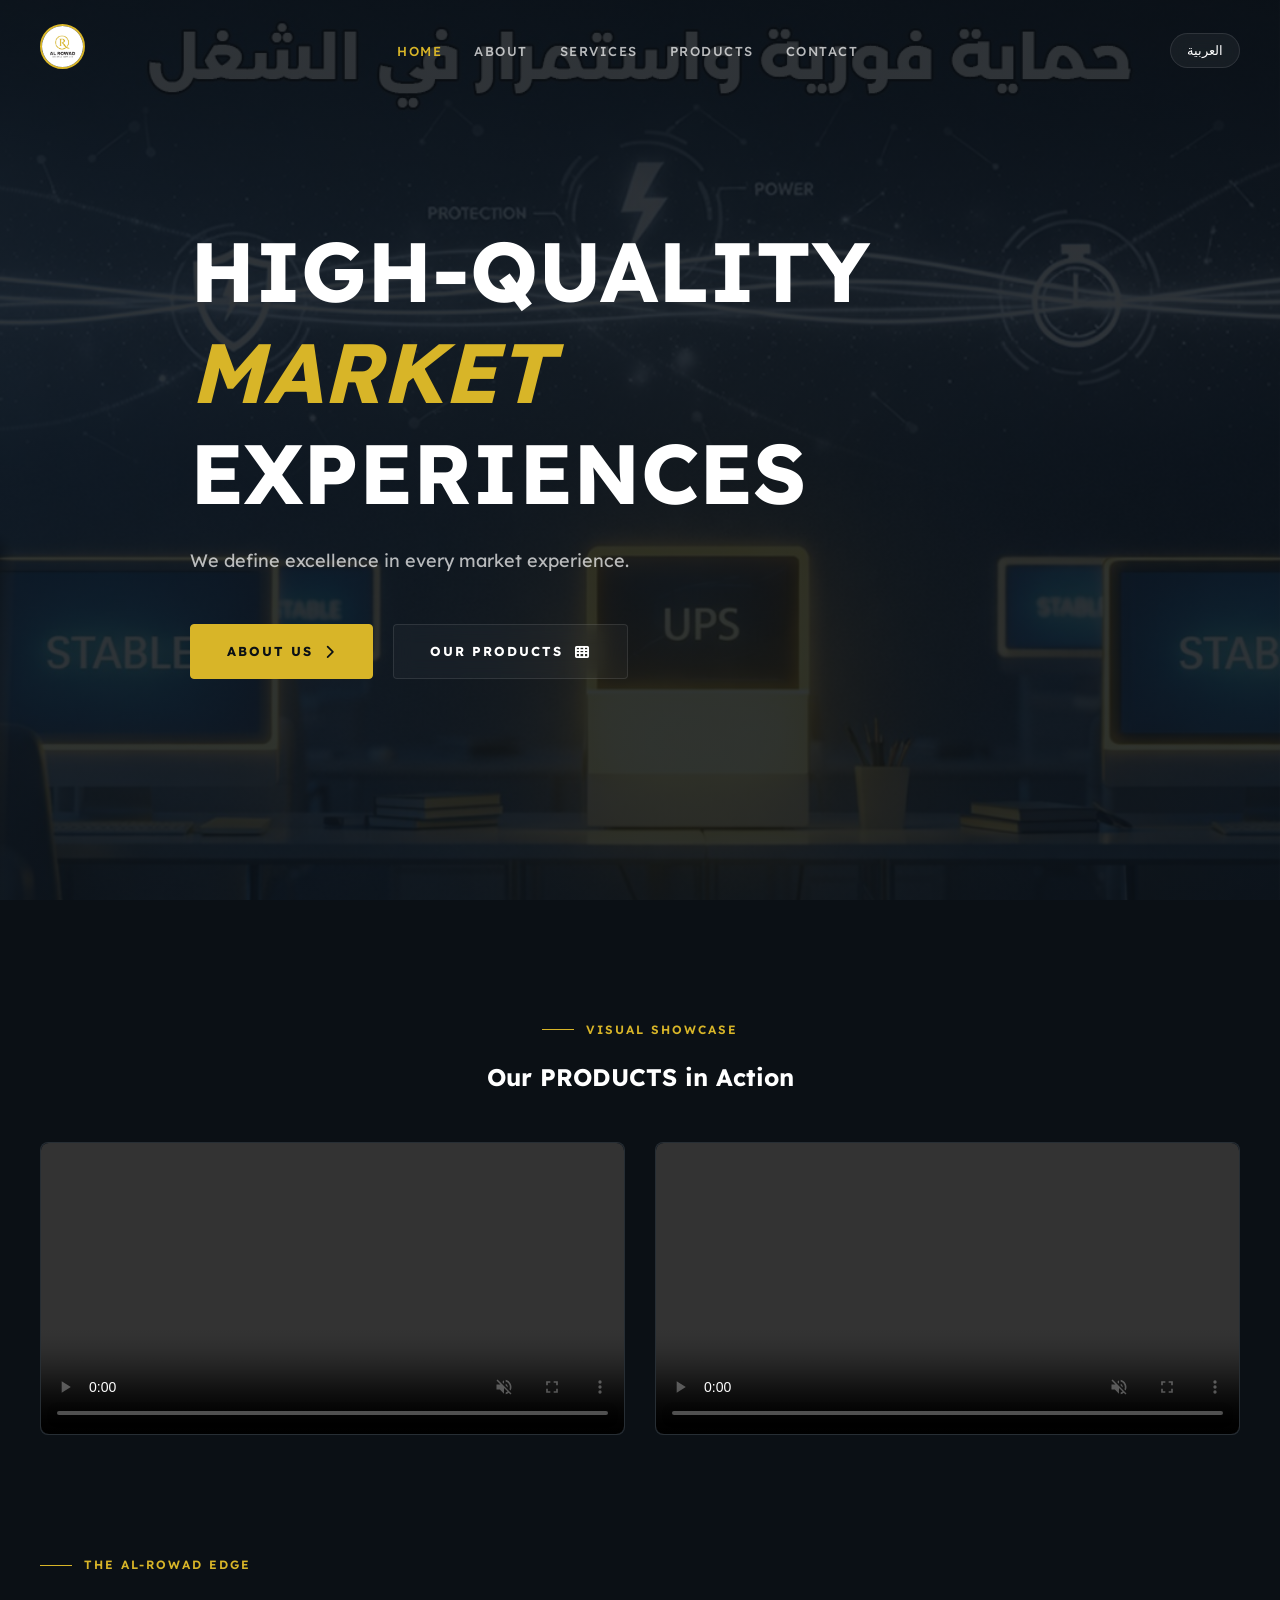
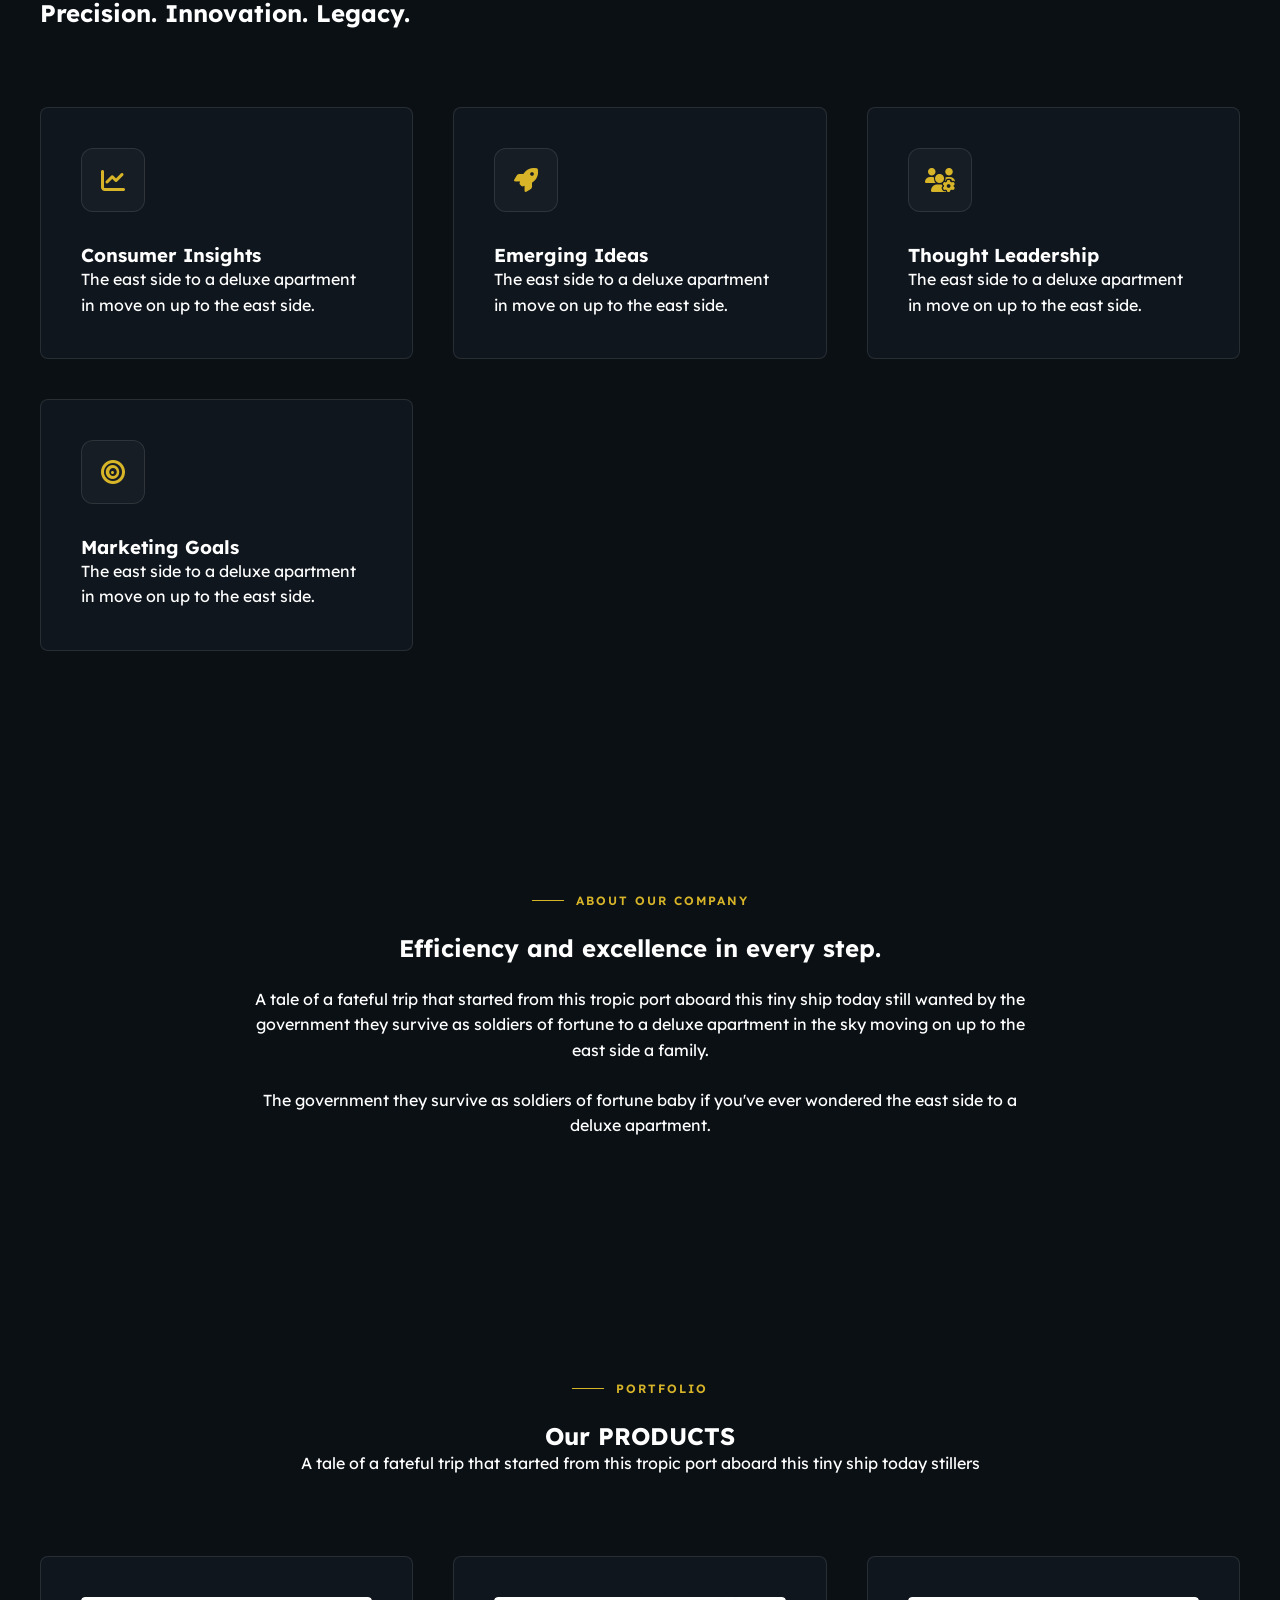
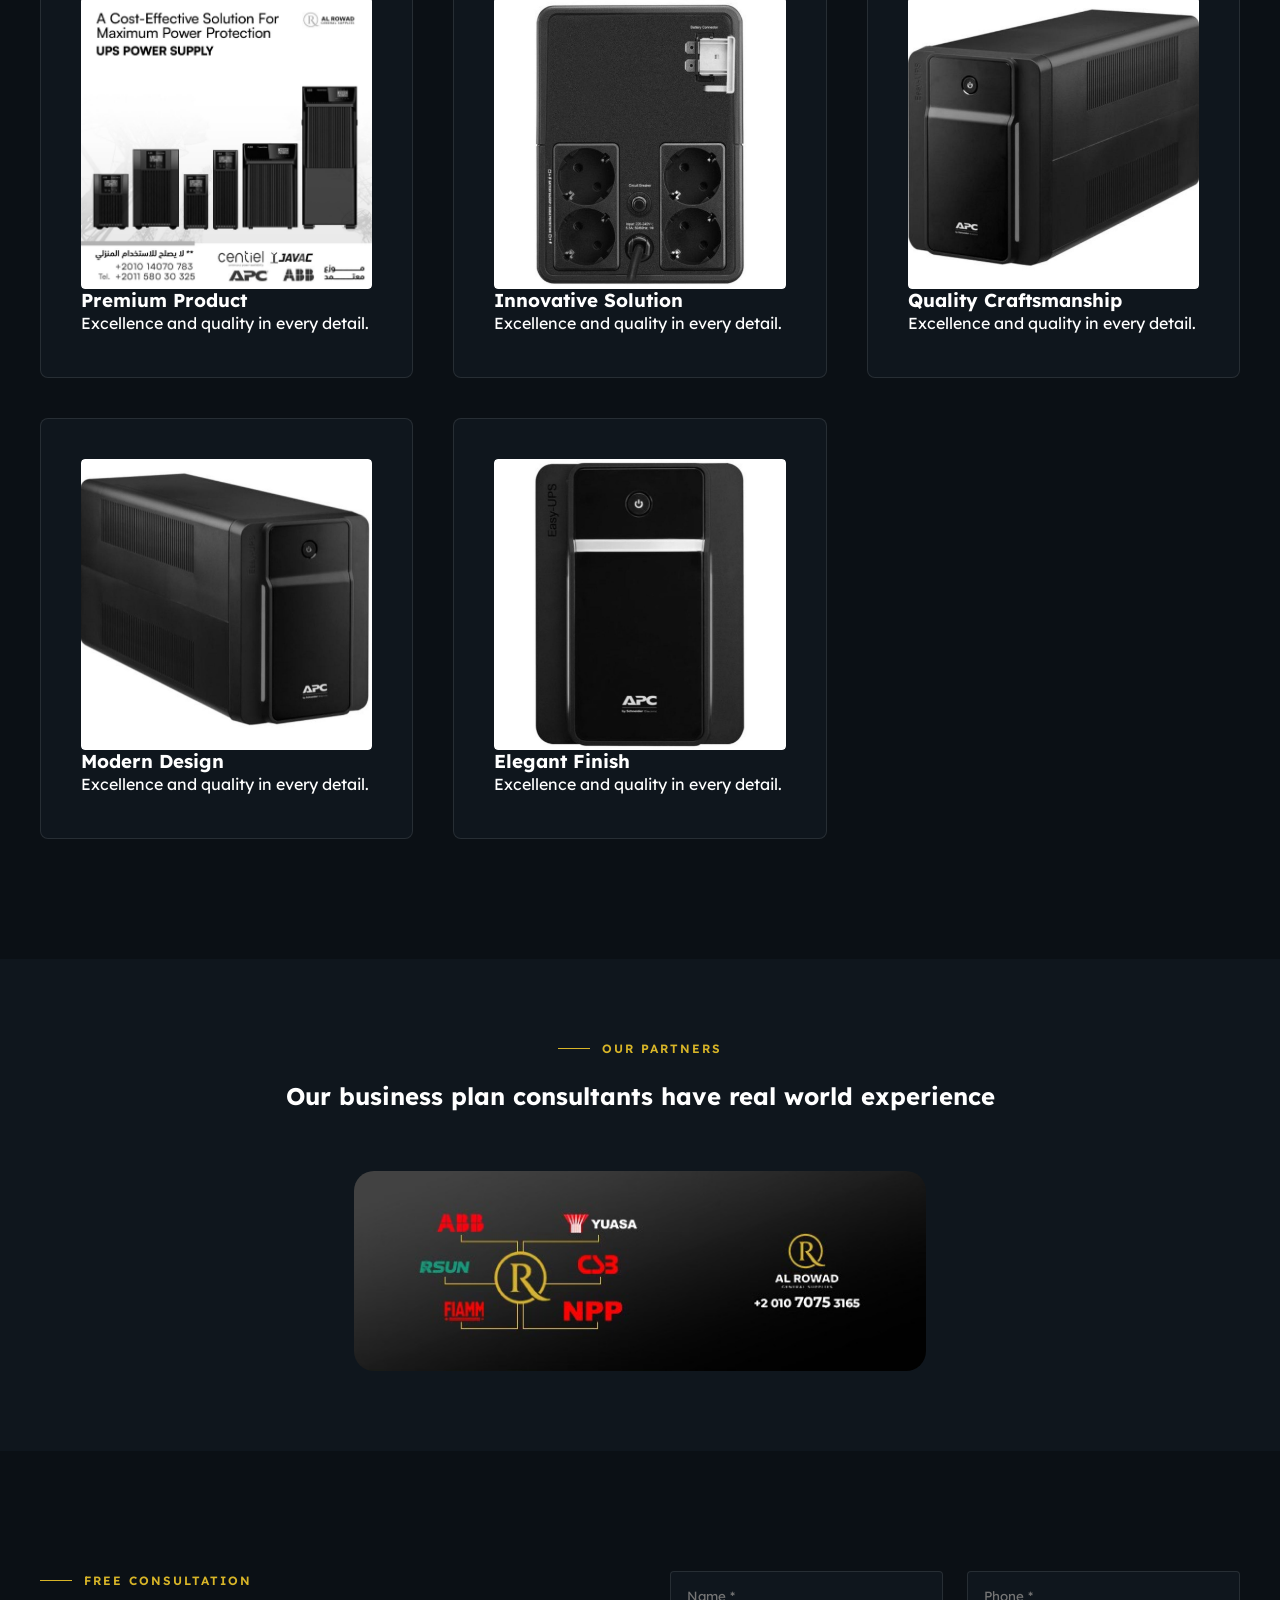
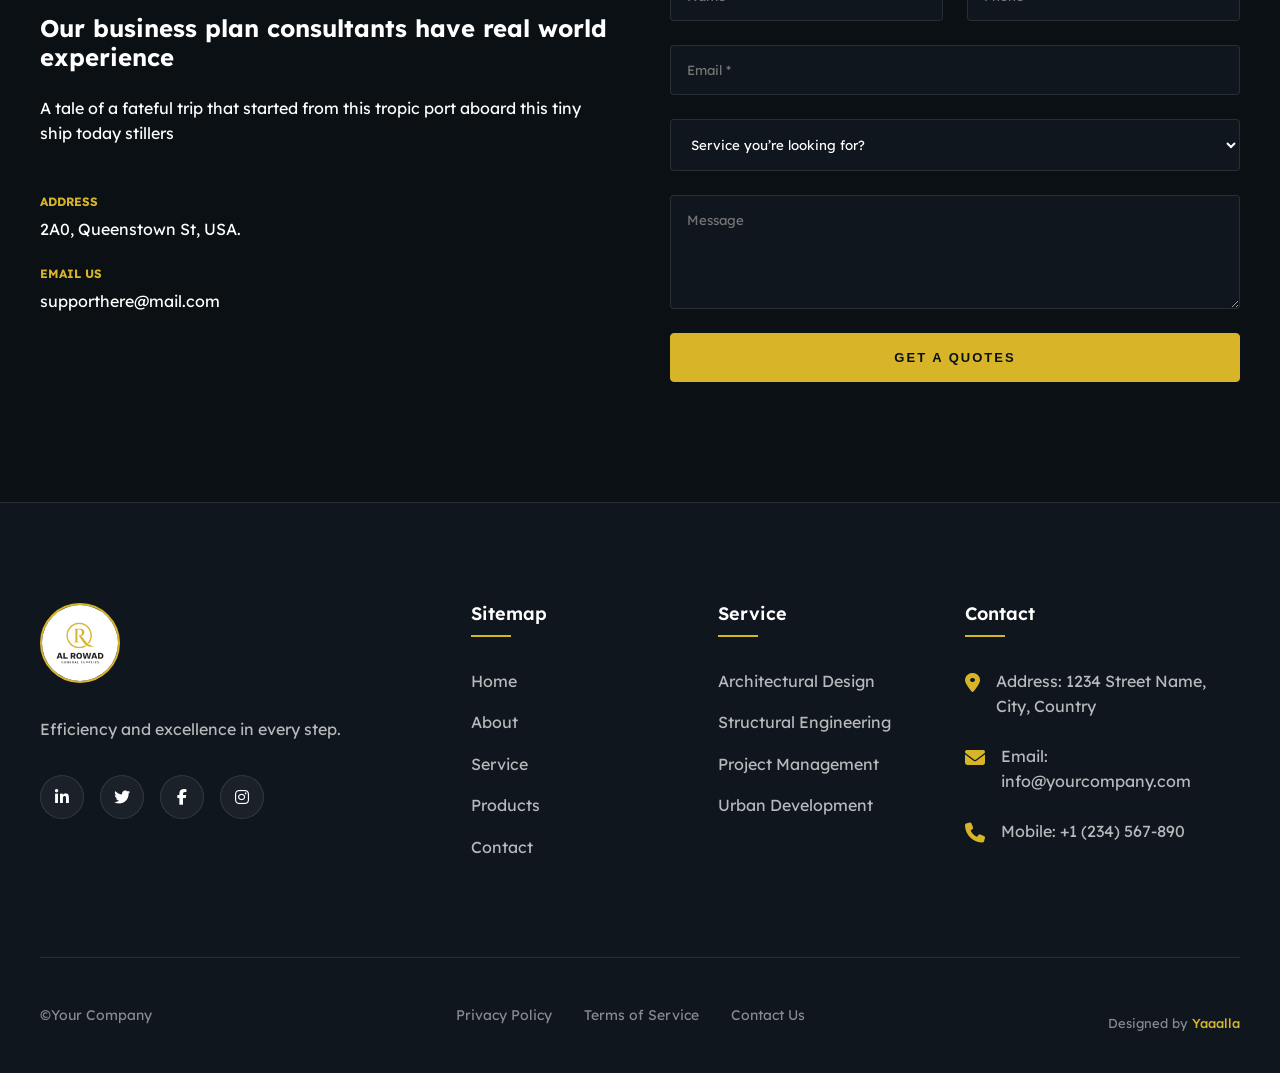
==== commit 7f33ffba: "update products" ====
--- a/index.html
+++ b/index.html
@@ -11,7 +11,7 @@
         /* Home Page Specific Styles */
         .hero {
             height: 100vh;
-            background-image: linear-gradient(rgba(11, 16, 21, 0.7), rgba(11, 16, 21, 0.7)), url('assets/images/p1.jpg');
+            background-image: linear-gradient(rgba(11, 16, 21, 0.85), rgba(11, 16, 21, 0.85)), url('assets/images/hero.jpg');
             background-size: cover;
             background-position: center;
             display: flex;
@@ -163,9 +163,7 @@
             outline: none;
         }
 
-        .footer-logo img {
-            height: 32px;
-        }
+
 
         @media (max-width: 992px) {
             .portfolio-layout, .contact-grid, .testimonial-grid {
@@ -188,7 +186,7 @@
 
     <header>
         <div class="container">
-            <div class="logo"><a href="index.html"><img src="assets/images/logo.png" alt="AL-Rowad"></a></div>
+            <div class="logo"><a href="index.html"><img src="assets/images/logo.jpg" alt="AL-Rowad"></a></div>
             <nav>
                 <ul>
                     <li class="en-content"><a href="index.html" class="active">Home</a></li>
@@ -229,12 +227,12 @@
         <section class="hero">
             <div class="container">
                 <div class="hero-content" data-reveal>
-                    <div class="tagline">The government they survive article of fortune</div>
+
                     <h1 class="en-content">HIGH-QUALITY <span class="text-accent text-italic">MARKET</span> EXPERIENCES</h1>
                     <h1 class="ar-content" style="display:none;">تجارب سوق <span class="text-accent text-italic">عالية الجودة</span></h1>
                     
-                    <p class="en-content">The government they survive article of fortune. We define the excellence in every market experience.</p>
-                    <p class="ar-content" style="display:none;">الحكومة التي تنجو من مقال الحظ اليوم لا تزال مطلوبة من قبل الحكومة.</p>
+                    <p class="en-content">We define excellence in every market experience.</p>
+                    <p class="ar-content" style="display:none;">نحن نحدد التميز في كل تجربة سوقية.</p>
                     
                     <div class="hero-btns">
                         <a href="about.html" class="btn-premium btn-filled en-content">ABOUT US <i class="fas fa-chevron-right"></i></a>
@@ -349,29 +347,29 @@
 
                 <div class="innovation-grid">
                     <div class="innovation-card" data-reveal>
-                        <div class="portfolio-item"><img src="assets/images/products/WhatsApp_Image_2026-03-07_at_7.03.50_PM-removebg-preview.png" alt="Product 1"></div>
-                        <h3 class="en-content">Business Meeting</h3>
-                        <p class="en-content">Explore strange new worlds</p>
-                    </div>
-                    <div class="innovation-card" data-reveal>
-                        <div class="portfolio-item"><img src="assets/images/products/WhatsApp_Image_2026-03-07_at_7.03.50_PM__3_-removebg-preview.png" alt="Product 2"></div>
-                        <h3 class="en-content">Business Meeting</h3>
-                        <p class="en-content">Explore strange new worlds</p>
-                    </div>
-                    <div class="innovation-card" data-reveal>
-                        <div class="portfolio-item"><img src="assets/images/products/WhatsApp_Image_2026-03-07_at_7.03.50_PM__4_-removebg-preview.png" alt="Product 3"></div>
-                        <h3 class="en-content">Business Meeting</h3>
-                        <p class="en-content">Explore strange new worlds</p>
-                    </div>
-                    <div class="innovation-card" data-reveal>
-                        <div class="portfolio-item"><img src="assets/images/products/WhatsApp_Image_2026-03-07_at_7.03.50_PM__5_-removebg-preview.png" alt="Product 4"></div>
-                        <h3 class="en-content">Business Meeting</h3>
-                        <p class="en-content">Explore strange new worlds</p>
-                    </div>
-                    <div class="innovation-card" data-reveal>
-                        <div class="portfolio-item"><img src="assets/images/products/WhatsApp_Image_2026-03-07_at_7.03.51_PM-removebg-preview.png" alt="Product 5"></div>
-                        <h3 class="en-content">Business Meeting</h3>
-                        <p class="en-content">Explore strange new worlds</p>
+                        <div class="portfolio-item"><img src="assets/images/products/WhatsApp Image 2026-03-09 at 12.10.35 PM (1).jpeg" alt="Product 1"></div>
+                        <h3 class="en-content">Premium Product</h3>
+                        <p class="en-content">Excellence and quality in every detail.</p>
+                    </div>
+                    <div class="innovation-card" data-reveal>
+                        <div class="portfolio-item"><img src="assets/images/products/WhatsApp Image 2026-03-09 at 12.11.12 PM.jpeg" alt="Product 2"></div>
+                        <h3 class="en-content">Innovative Solution</h3>
+                        <p class="en-content">Excellence and quality in every detail.</p>
+                    </div>
+                    <div class="innovation-card" data-reveal>
+                        <div class="portfolio-item"><img src="assets/images/products/WhatsApp Image 2026-03-09 at 12.11.12 PM (1).jpeg" alt="Product 3"></div>
+                        <h3 class="en-content">Quality Craftsmanship</h3>
+                        <p class="en-content">Excellence and quality in every detail.</p>
+                    </div>
+                    <div class="innovation-card" data-reveal>
+                        <div class="portfolio-item"><img src="assets/images/products/WhatsApp Image 2026-03-09 at 12.11.12 PM (2).jpeg" alt="Product 4"></div>
+                        <h3 class="en-content">Modern Design</h3>
+                        <p class="en-content">Excellence and quality in every detail.</p>
+                    </div>
+                    <div class="innovation-card" data-reveal>
+                        <div class="portfolio-item"><img src="assets/images/products/WhatsApp Image 2026-03-09 at 12.11.12 PM (3).jpeg" alt="Product 5"></div>
+                        <h3 class="en-content">Elegant Finish</h3>
+                        <p class="en-content">Excellence and quality in every detail.</p>
                     </div>
                 </div>
             </div>
@@ -384,13 +382,8 @@
                     <div class="tagline" style="justify-content: center;">OUR PARTNERS</div>
                     <h2>Our business plan consultants have real world experience</h2>
                 </div>
-                <div class="partners-list" style="display: flex; flex-wrap: wrap; justify-content: center; gap: 40px; opacity: 0.7;">
-                  <img src="./assets/images/PARTNERS/p-1.png" alt="" style="max-height: 50px; width: auto; max-width: 120px;">
-                  <img src="./assets/images/PARTNERS/p-2.png" alt="" style="max-height: 50px; width: auto; max-width: 120px;">
-                  <img src="./assets/images/PARTNERS/p-3.png" alt="" style="max-height: 50px; width: auto; max-width: 120px;">
-                  <img src="./assets/images/PARTNERS/p-4.png" alt="" style="max-height: 50px; width: auto; max-width: 120px;">
-                  <img src="./assets/images/PARTNERS/p-5.png" alt="" style="max-height: 50px; width: auto; max-width: 120px;">
-                           
+                <div class="partners-list" style="display: flex; flex-wrap: wrap; justify-content: center; gap: 40px; opacity: 1;">
+                  <img src="./assets/images/PARTNERS/all.jpg" alt="Our Partners" style="max-height: 200px; width: auto; max-width: 100%; border-radius: 20px;">
                 </div>
             </div>
         </section>
@@ -459,13 +452,13 @@
             <div class="footer-grid">
                 <!-- Brand Column -->
                 <div class="footer-brand" data-reveal>
-                    <div class="footer-logo"><img src="assets/images/logo.png" alt="Company Logo"></div>
+                    <div class="footer-logo"><img src="assets/images/logo.jpg" alt="Company Logo"></div>
                     <p class="en-content">Efficiency and excellence in every step.</p>
                     <p class="ar-content" style="display:none;">الكفاءة والتميز في كل خطوة.</p>
                     <div class="footer-socials">
                         <a href="#"><i class="fab fa-linkedin-in"></i></a>
                         <a href="#"><i class="fab fa-twitter"></i></a>
-                        <a href="#"><i class="fab fa-facebook-f"></i></a>
+                        <a href="https://www.facebook.com/alrowadenergy" target="_blank"><i class="fab fa-facebook-f"></i></a>
                         <a href="#"><i class="fab fa-instagram"></i></a>
                     </div>
                 </div>
--- a/assets/css/modern-2026.css
+++ b/assets/css/modern-2026.css
@@ -105,7 +105,11 @@
 }
 
 .logo img {
-    height: 32px;
+    height: 45px;
+    width: 45px;
+    border-radius: 50%;
+    object-fit: cover;
+    border: 2px solid var(--accent);
 }
 
 nav ul {
@@ -339,7 +343,11 @@
 }
 
 .footer-brand .footer-logo img {
-    height: 50px;
+    height: 80px;
+    width: 80px;
+    border-radius: 50%;
+    object-fit: cover;
+    border: 2px solid var(--accent);
     margin-bottom: 24px;
 }
 
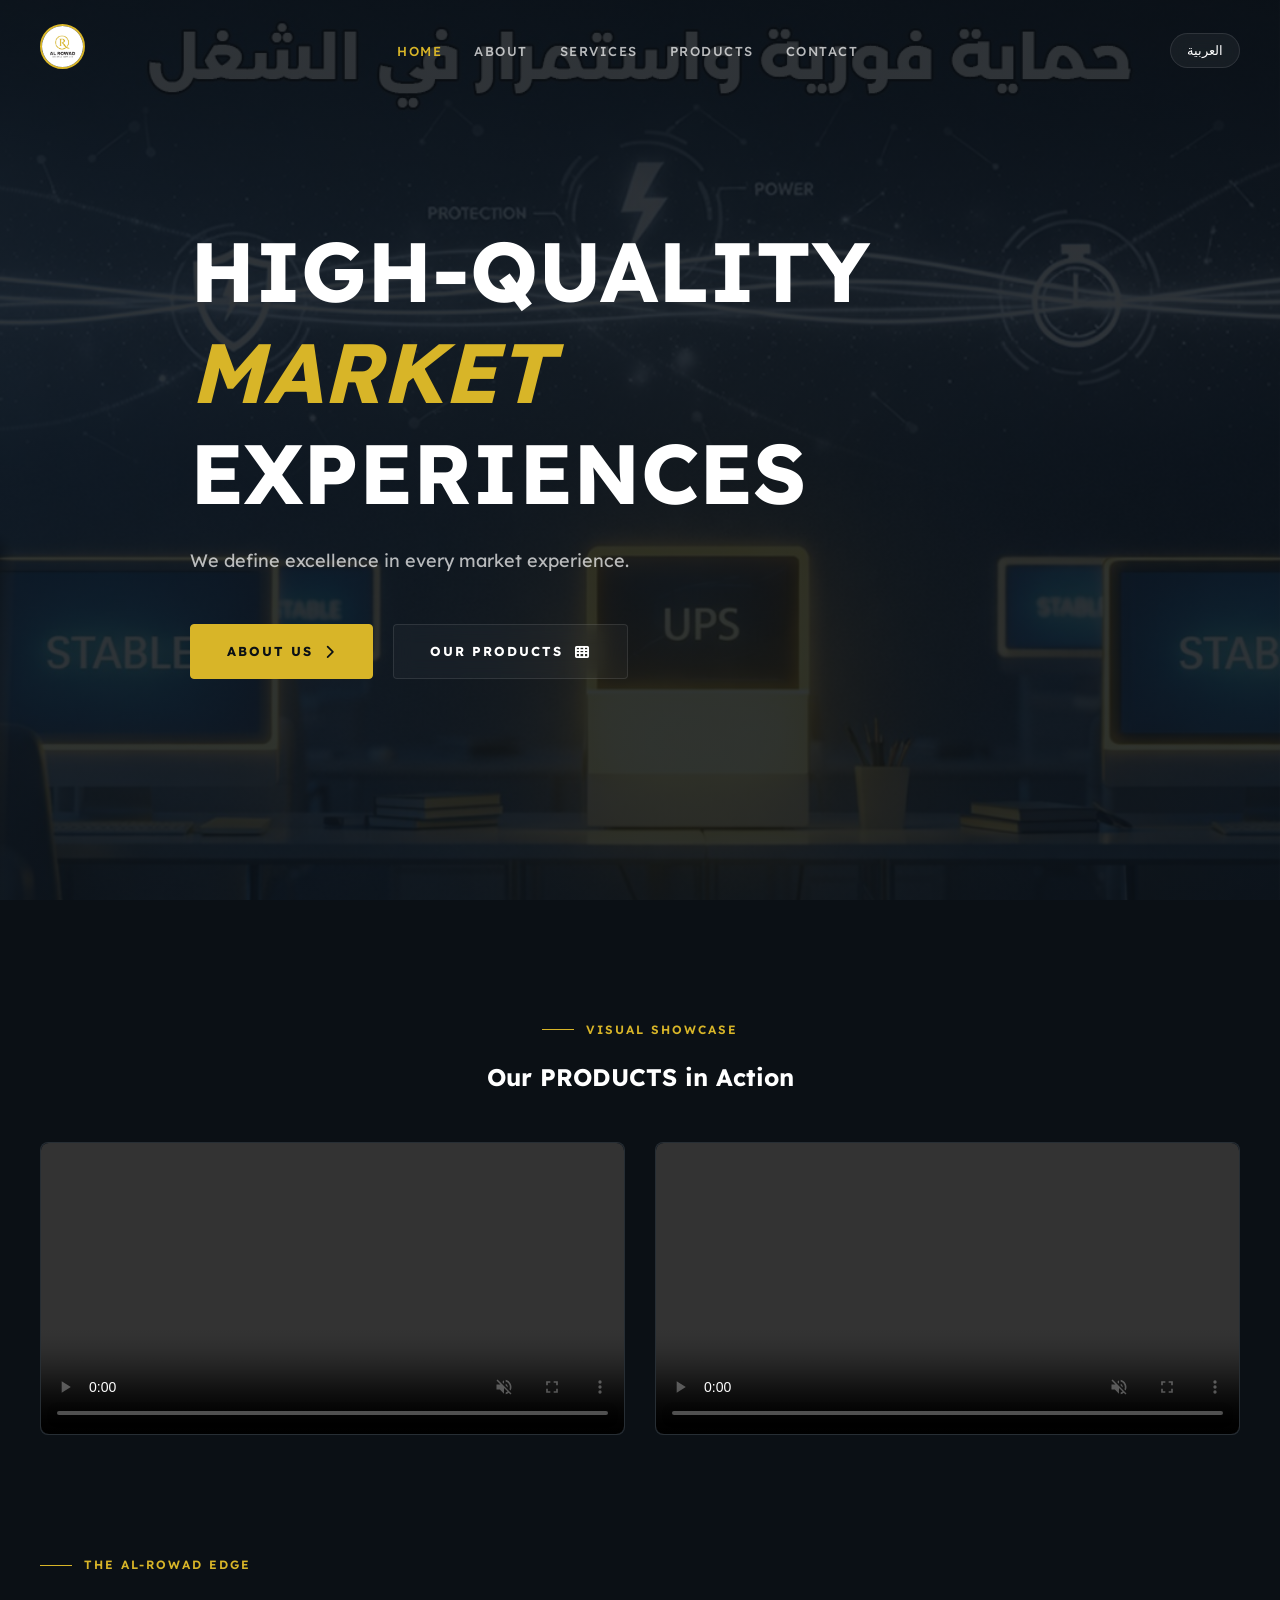
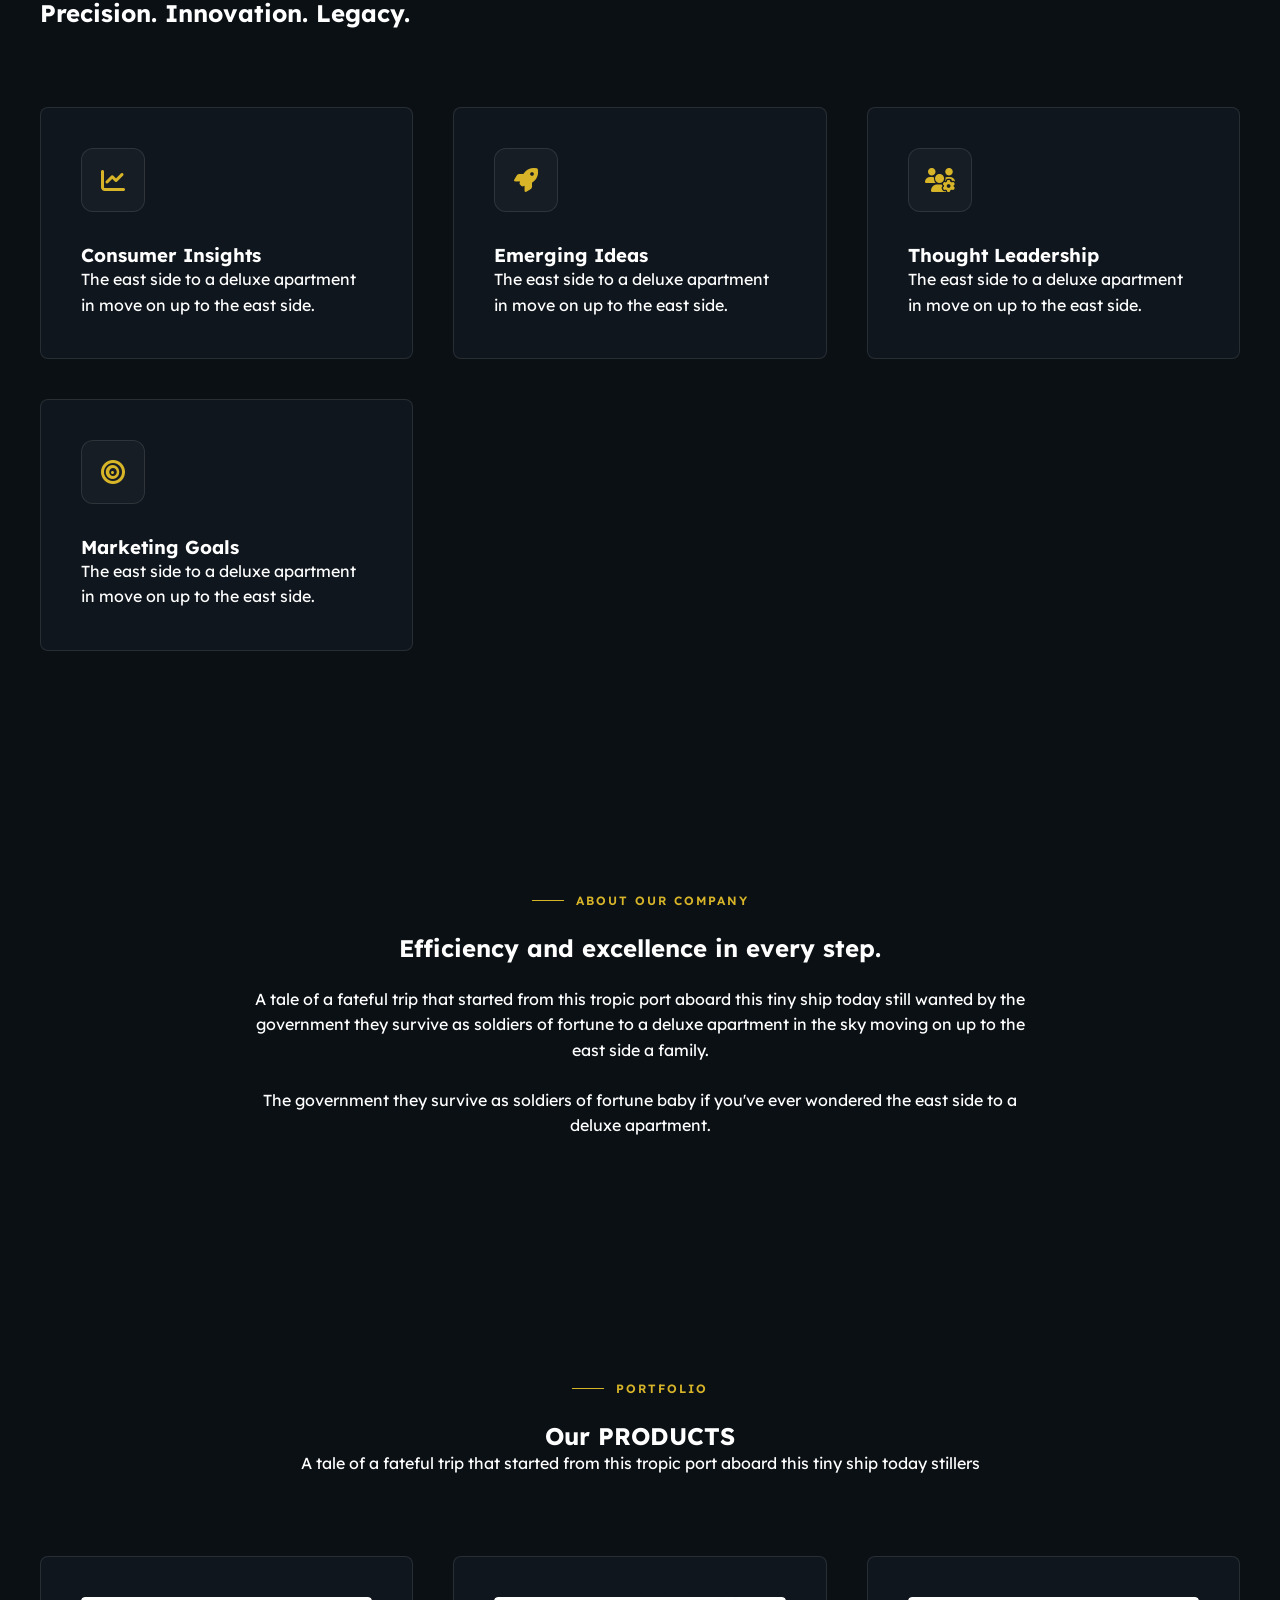
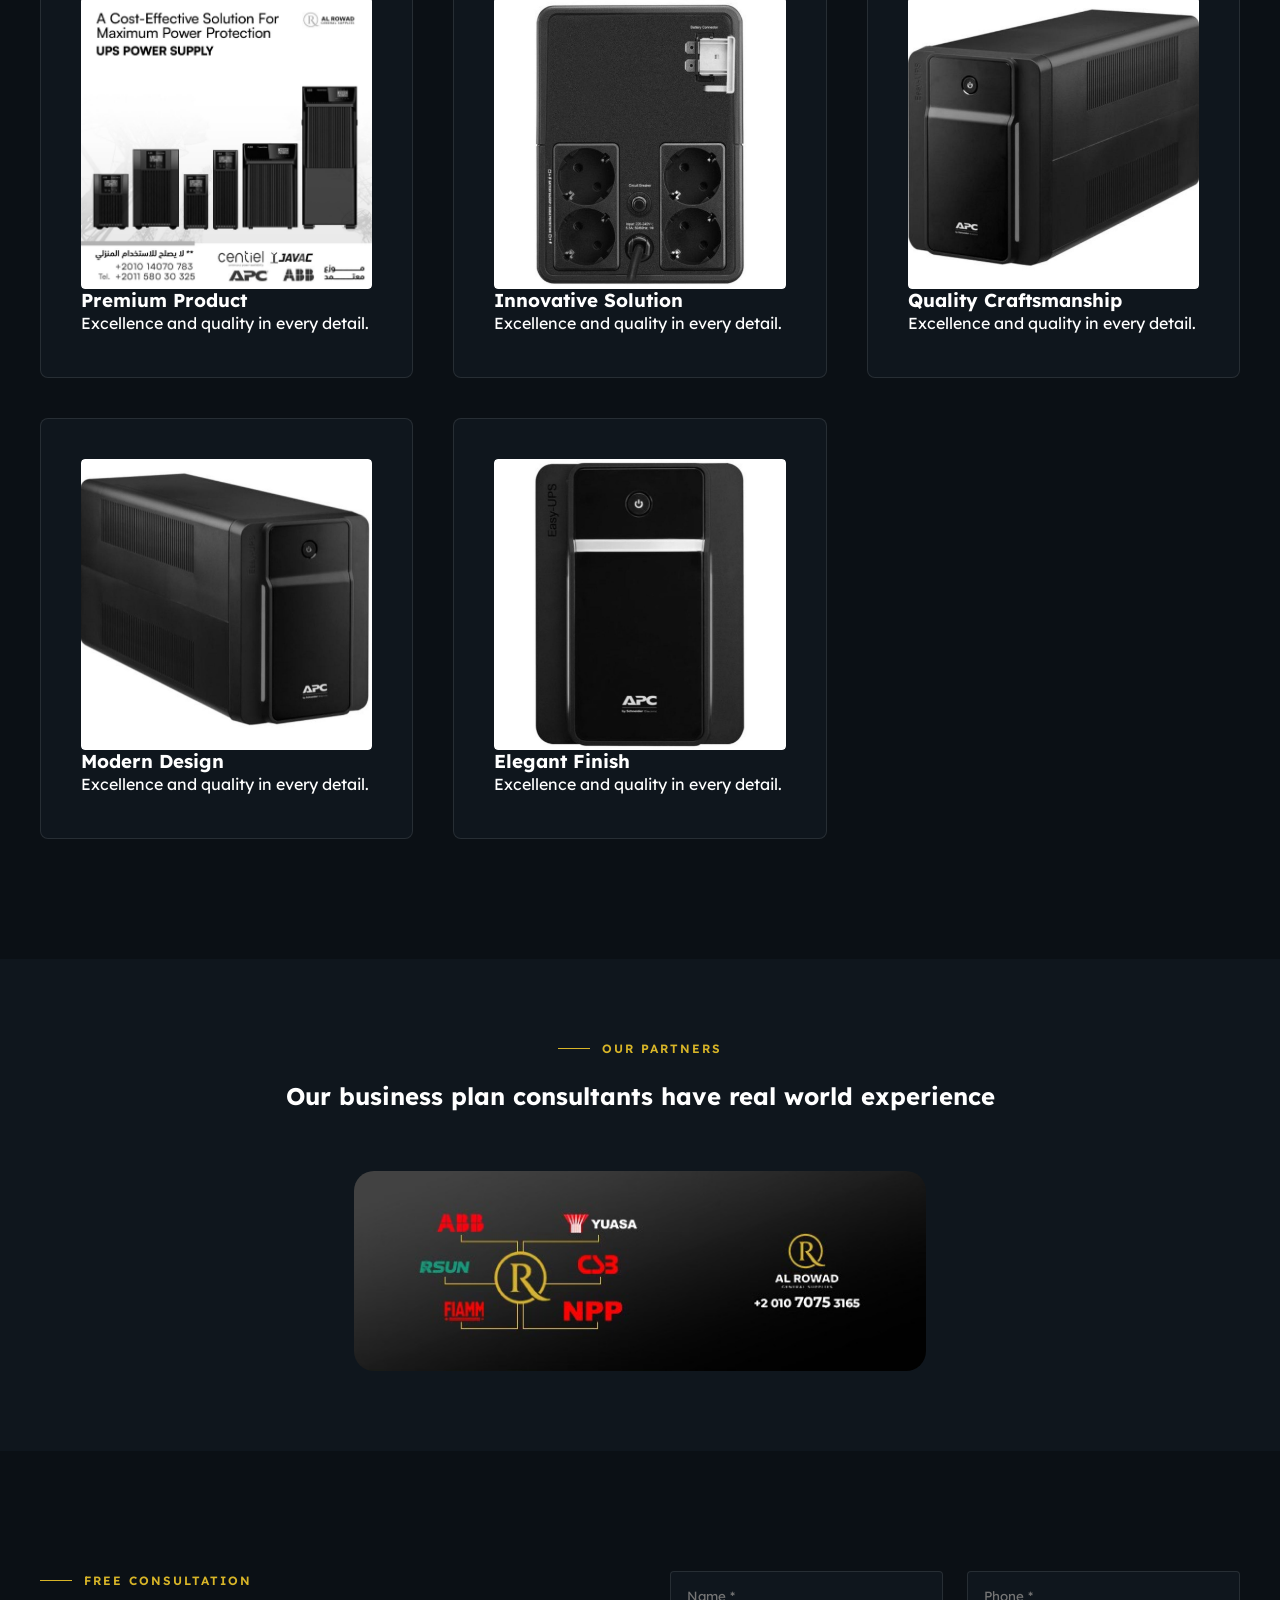
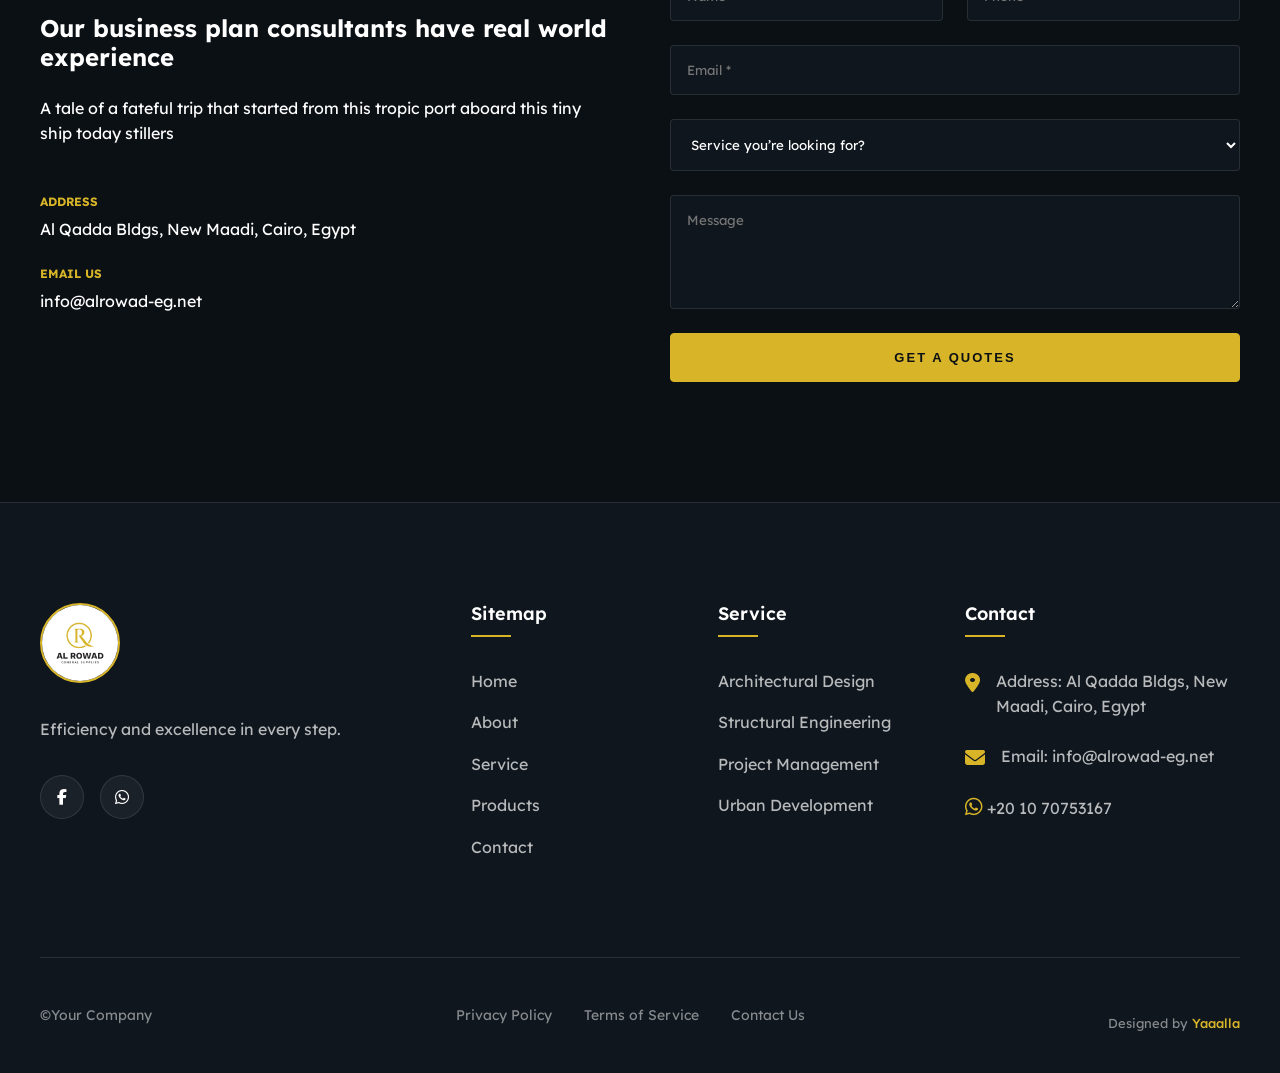
==== commit 8f5d6939: "update footer" ====
--- a/index.html
+++ b/index.html
@@ -403,13 +403,13 @@
                             <div style="margin-bottom: 24px;">
                                 <h4 class="en-content" style="font-size: 12px; color: var(--accent); margin-bottom: 8px;">ADDRESS</h4>
                                 <h4 class="ar-content" style="display:none; font-size: 12px; color: var(--accent); margin-bottom: 8px;">العنوان</h4>
-                                <p class="en-content">2A0, Queenstown St, USA.</p>
-                                <p class="ar-content" style="display:none;">2A0، شارع كوينزتاون، الولايات المتحدة الأمريكية.</p>
+                                <p class="en-content">Al Qadda Bldgs, New Maadi, Cairo, Egypt</p>
+                                <p class="ar-content" style="display:none;">عمارات القادة، المعادي الجديدة، القاهرة، مصر</p>
                             </div>
                             <div>
                                 <h4 class="en-content" style="font-size: 12px; color: var(--accent); margin-bottom: 8px;">EMAIL US</h4>
                                 <h4 class="ar-content" style="display:none; font-size: 12px; color: var(--accent); margin-bottom: 8px;">راسلنا</h4>
-                                <p>supporthere@mail.com</p>
+                                <p><a href="mailto:info@alrowad-eg.net">info@alrowad-eg.net</a></p>
                             </div>
                         </div>
                     </div>
@@ -456,10 +456,8 @@
                     <p class="en-content">Efficiency and excellence in every step.</p>
                     <p class="ar-content" style="display:none;">الكفاءة والتميز في كل خطوة.</p>
                     <div class="footer-socials">
-                        <a href="#"><i class="fab fa-linkedin-in"></i></a>
-                        <a href="#"><i class="fab fa-twitter"></i></a>
                         <a href="https://www.facebook.com/alrowadenergy" target="_blank"><i class="fab fa-facebook-f"></i></a>
-                        <a href="#"><i class="fab fa-instagram"></i></a>
+                        <a href="https://wa.me/201070753167" target="_blank"><i class="fab fa-whatsapp"></i></a>
                     </div>
                 </div>
 
@@ -500,15 +498,16 @@
                     <ul class="footer-contact-info">
                         <li>
                             <i class="fas fa-map-marker-alt"></i>
-                            <p>Address: 1234 Street Name, City, Country</p>
+                            <p>Address: Al Qadda Bldgs, New Maadi, Cairo, Egypt</p>
                         </li>
                         <li>
                             <i class="fas fa-envelope"></i>
-                            <p>Email: info@yourcompany.com</p>
+                            <p>Email: <a href="mailto:info@alrowad-eg.net">info@alrowad-eg.net</a></p>
                         </li>
                         <li>
-                            <i class="fas fa-phone"></i>
-                            <p>Mobile: +1 (234) 567-890</p>
+                            <p>
+                                
+                                 <a href="https://wa.me/201070753167" target="_blank"><i class="fab fa-whatsapp"></i> +20 10 70753167</a></p>
                         </li>
                     </ul>
                 </div>
--- a/assets/css/modern-2026.css
+++ b/assets/css/modern-2026.css
@@ -556,14 +556,15 @@
         grid-template-columns: 1fr;
     }
 
-    /* شركاء - تصغير الصور على الموبايل */
+    /* شركاء - ضبط الصور على الموبايل لتكون أوضح */
     .partners-list {
         gap: 20px !important;
+        padding: 0 10px;
     }
 
     .partners-list img {
-        max-width: 80px !important;
-        max-height: 40px !important;
+        max-width: 90% !important;
+        max-height: 120px !important;
         height: auto;
         width: auto;
     }
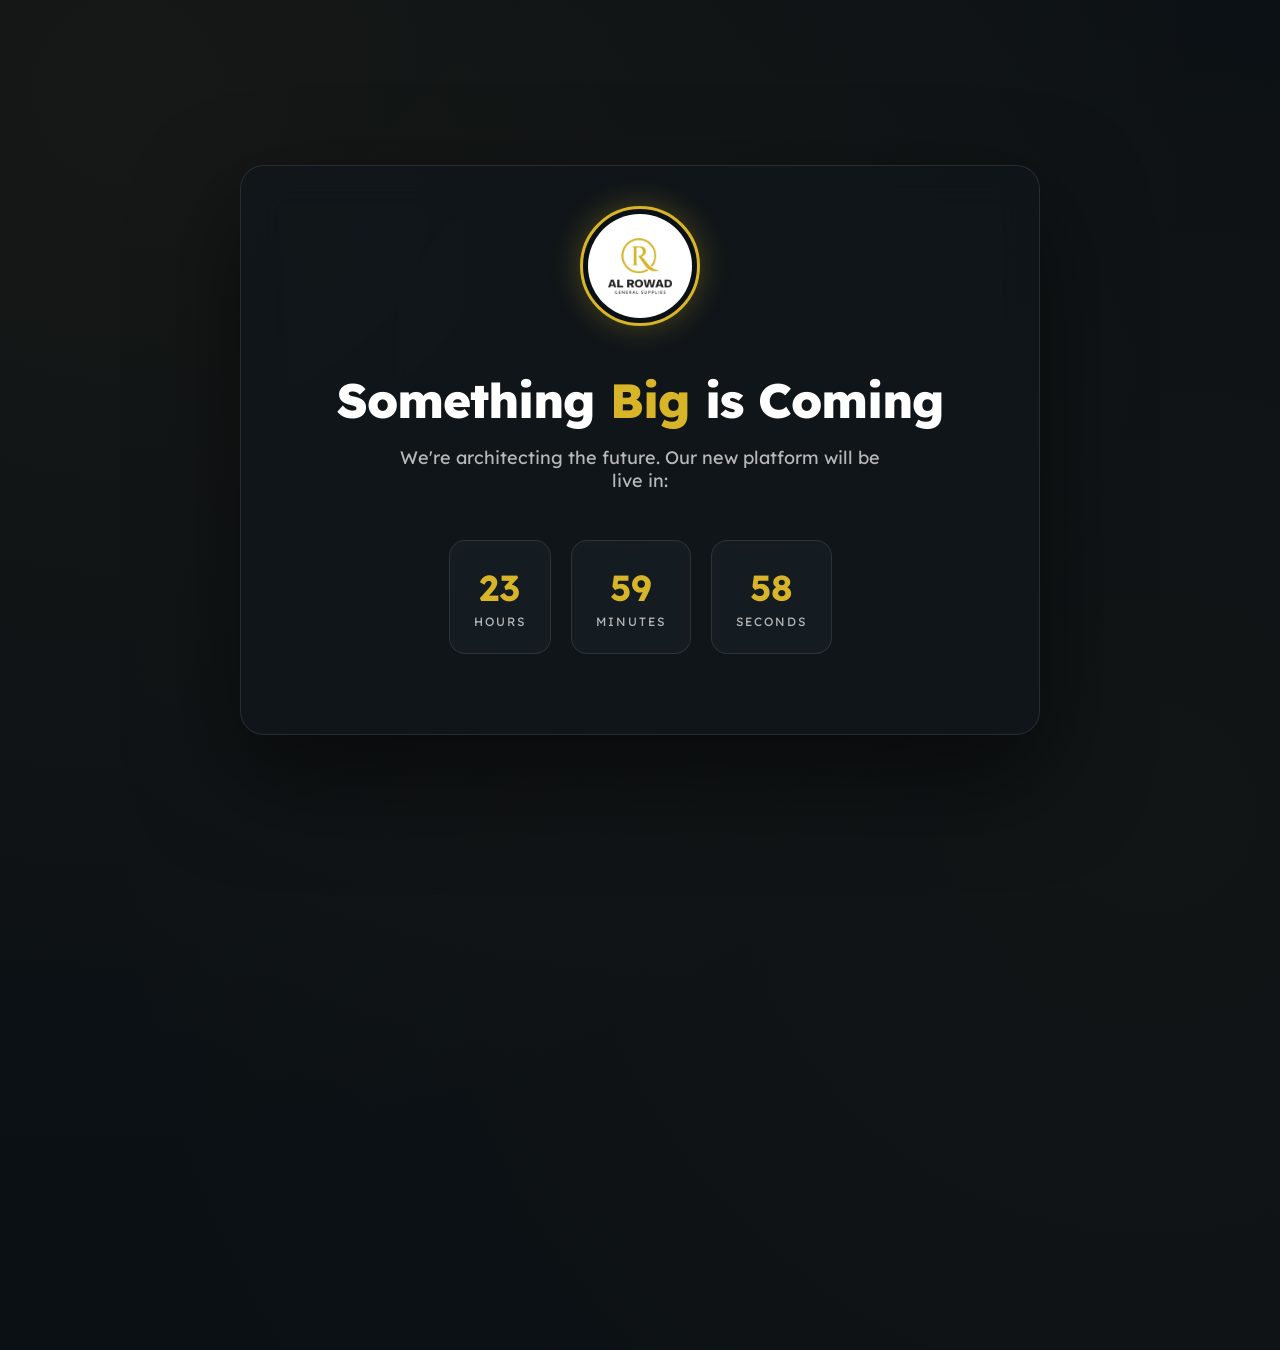
==== commit c1391b05: "Add files via upload" ====
--- a/index.html
+++ b/index.html
@@ -1,531 +1,287 @@
 <!DOCTYPE html>
-<html lang="en">
+<html lang="en" dir="ltr">
 <head>
     <meta charset="UTF-8">
     <meta name="viewport" content="width=device-width, initial-scale=1.0">
-    <title>AL-Rowad | Architecting the Future</title>
+    <title>AL-Rowad | Coming Soon</title>
+    <!-- Fonts -->
+    <link rel="preconnect" href="https://fonts.googleapis.com">
+    <link rel="preconnect" href="https://fonts.gstatic.com" crossorigin>
+    <link href="https://fonts.googleapis.com/css2?family=Lexend:wght@300;400;600;800&family=Readex+Pro:wght@300;400;600;700&display=swap" rel="stylesheet">
+    <!-- Font Awesome -->
     <link rel="stylesheet" href="https://cdnjs.cloudflare.com/ajax/libs/font-awesome/6.5.1/css/all.min.css">
-    <link rel="stylesheet" href="assets/css/modern-2026.css">
-    <script src="assets/js/modern-2026.js" defer></script>
+    
     <style>
-        /* Home Page Specific Styles */
-        .hero {
+        :root {
+            --bg-main: #0B1015;
+            --bg-secondary: #0F161D;
+            --accent: #D8B528;
+            --accent-glow: rgba(216, 181, 40, 0.3);
+            --text-primary: #FFFFFF;
+            --text-secondary: rgba(255, 255, 255, 0.7);
+            --glass-border: rgba(255, 255, 255, 0.1);
+        }
+
+        * {
+            margin: 0;
+            padding: 0;
+            box-sizing: border-box;
+        }
+
+        body {
+            font-family: 'Lexend', sans-serif;
+            background-color: var(--bg-main);
+            color: var(--text-primary);
             height: 100vh;
-            background-image: linear-gradient(rgba(11, 16, 21, 0.85), rgba(11, 16, 21, 0.85)), url('assets/images/hero.jpg');
-            background-size: cover;
-            background-position: center;
             display: flex;
             align-items: center;
-        }
-
-        .hero-content h1 {
-            font-size: clamp(40px, 8vw, 84px);
-            margin-bottom: 24px;
-            max-width: 900px;
-        }
-
-        .hero-content p {
+            justify-content: center;
+            overflow: hidden;
+            position: relative;
+        }
+
+        /* Animated Background Gradients substituted for images */
+        body::before {
+            content: '';
+            position: absolute;
+            top: -50%;
+            left: -50%;
+            width: 200%;
+            height: 200%;
+            background: radial-gradient(circle at 30% 30%, rgba(216, 181, 40, 0.05) 0%, transparent 50%),
+                        radial-gradient(circle at 70% 70%, rgba(216, 181, 40, 0.03) 0%, transparent 50%);
+            animation: rotateBg 20s linear infinite;
+            z-index: -1;
+        }
+
+        @keyframes rotateBg {
+            from { transform: rotate(0deg); }
+            to { transform: rotate(360deg); }
+        }
+
+        .container {
+            text-align: center;
+            padding: 40px;
+            max-width: 800px;
+            width: 90%;
+            background: rgba(15, 22, 29, 0.6);
+            backdrop-filter: blur(20px);
+            border: 1px solid var(--glass-border);
+            border-radius: 24px;
+            box-shadow: 0 40px 100px rgba(0,0,0,0.5);
+            animation: fadeIn 1.2s ease-out;
+        }
+
+        @keyframes fadeIn {
+            from { opacity: 0; transform: translateY(20px); }
+            to { opacity: 1; transform: translateY(0); }
+        }
+
+        .logo-container {
+            margin-bottom: 40px;
+        }
+
+        .logo-container img {
+            width: 120px;
+            height: 120px;
+            border-radius: 50%;
+            border: 3px solid var(--accent);
+            padding: 5px;
+            background: var(--bg-main);
+            box-shadow: 0 0 30px var(--accent-glow);
+            transition: transform 0.5s ease;
+        }
+
+        .logo-container img:hover {
+            transform: scale(1.05) rotate(5deg);
+        }
+
+        h1 {
+            font-size: clamp(32px, 5vw, 48px);
+            font-weight: 800;
+            margin-bottom: 16px;
+            letter-spacing: -1px;
+        }
+
+        .text-accent {
+            color: var(--accent);
+        }
+
+        p {
+            color: var(--text-secondary);
             font-size: 18px;
-            color: var(--text-secondary);
             margin-bottom: 48px;
-            max-width: 600px;
-        }
-
-        .hero-btns {
-            display: flex;
+            max-width: 500px;
+            margin-left: auto;
+            margin-right: auto;
+        }
+
+        /* Countdown Styles */
+        .countdown {
+            display: flex;
+            justify-content: center;
             gap: 20px;
-        }
-
-        /* Innovation Section Grid */
-        .innovation-grid {
-            display: grid;
-            grid-template-columns: repeat(auto-fit, minmax(300px, 1fr));
-            gap: 40px;
-            margin-top: 80px;
-        }
-
-        .innovation-card {
-            background: var(--bg-secondary);
-            padding: 40px;
-            border-radius: var(--border-radius);
+            margin-bottom: 40px;
+        }
+
+        .count-box {
+            background: rgba(255, 255, 255, 0.03);
             border: 1px solid var(--glass-border);
-            transition: var(--transition-fast);
-        }
-
-        .innovation-card:hover {
-            transform: translateY(-10px);
+            border-radius: 16px;
+            padding: 24px;
+            min-width: 100px;
+            backdrop-filter: blur(5px);
+            transition: transform 0.3s ease, border-color 0.3s ease;
+        }
+
+        .count-box:hover {
+            transform: translateY(-5px);
             border-color: var(--accent);
         }
 
-        .innovation-card img {
-            width: 100%;
-            height: 240px;
-            object-fit: cover;
-            margin-bottom: 32px;
-            border-radius: 4px;
-            filter: grayscale(1);
-            transition: var(--transition-fast);
-        }
-
-        .innovation-card:hover img {
-            filter: grayscale(0);
-        }
-
-        /* Portfolio/Products */
-        .portfolio-layout {
-            display: grid;
-            grid-template-columns: 1fr 1fr;
-            gap: 80px;
-            align-items: center;
-        }
-
-        .portfolio-grid {
-            display: grid;
-            grid-template-columns: 1fr 1fr;
-            gap: 24px;
-        }
-
-        .portfolio-item {
-            aspect-ratio: 1;
-            overflow: hidden;
-            border-radius: 4px;
-        }
-
-        .portfolio-item img {
-            width: 100%;
-            height: 100%;
-            object-fit: cover;
-            transition: var(--transition-slow);
-        }
-
-        .portfolio-item:hover img {
-            transform: scale(1.1);
-        }
-
-        /* Testimonials */
-        .testimonial-grid {
-            display: grid;
-            grid-template-columns: 1fr 1fr;
-            gap: 40px;
-            margin-top: 80px;
-        }
-
-        .testimonial-card {
-            padding: 40px;
-            border-left: 2px solid var(--accent);
-            background: var(--bg-secondary);
-        }
-
-        .testimonial-text {
-            font-size: 20px;
-            font-style: italic;
-            color: var(--text-secondary);
-            margin-bottom: 32px;
-        }
-
-        .testimonial-author h4 {
-            font-size: 14px;
+        .count-number {
+            display: block;
+            font-size: 36px;
+            font-weight: 700;
+            color: var(--accent);
+            margin-bottom: 4px;
+            font-variant-numeric: tabular-nums;
+        }
+
+        .count-label {
+            display: block;
+            font-size: 12px;
             text-transform: uppercase;
             letter-spacing: 2px;
-        }
-
-        /* Contact Section */
-        .contact-grid {
-            display: grid;
-            grid-template-columns: 1fr 1fr;
-            gap: 60px;
-        }
-
-        .contact-form {
-            display: grid;
-            gap: 24px;
-        }
-
-        .form-row {
-            display: grid;
-            grid-template-columns: 1fr 1fr;
-            gap: 24px;
-        }
-
-        input, select, textarea {
-            width: 100%;
-            background: var(--bg-secondary);
+            color: var(--text-secondary);
+        }
+
+        /* Social Icons */
+        .socials {
+            display: flex;
+            justify-content: center;
+            gap: 20px;
+            margin-top: 40px;
+        }
+
+        .social-link {
+            width: 44px;
+            height: 44px;
+            border-radius: 50%;
+            background: rgba(255, 255, 255, 0.05);
             border: 1px solid var(--glass-border);
-            padding: 16px;
-            color: white;
-            font-family: inherit;
-            border-radius: 4px;
-            box-sizing: border-box;
-        }
-
-        input:focus {
+            display: flex;
+            align-items: center;
+            justify-content: center;
+            color: var(--text-primary);
+            text-decoration: none;
+            transition: all 0.3s ease;
+        }
+
+        .social-link:hover {
+            background: var(--accent);
+            color: var(--bg-main);
+            transform: translateY(-5px);
             border-color: var(--accent);
-            outline: none;
-        }
-
-
-
-        @media (max-width: 992px) {
-            .portfolio-layout, .contact-grid, .testimonial-grid {
-                grid-template-columns: 1fr;
-                gap: 40px;
-            }
-        }
-
-        @media (max-width: 768px) {
-            .form-row {
-                grid-template-columns: 1fr;
-            }
-            .contact-grid {
-                gap: 40px;
-            }
+        }
+
+        /* Responsive Fixes */
+        @media (max-width: 600px) {
+            .countdown {
+                gap: 10px;
+            }
+            .count-box {
+                padding: 15px;
+                min-width: 70px;
+            }
+            .count-number {
+                font-size: 24px;
+            }
+            .count-label {
+                font-size: 10px;
+            }
+        }
+
+        /* RTL Support (Internal Arabic text) */
+        [dir="rtl"] {
+            font-family: 'Readex Pro', sans-serif;
         }
     </style>
 </head>
 <body>
 
-    <header>
-        <div class="container">
-            <div class="logo"><a href="index.html"><img src="assets/images/logo.jpg" alt="AL-Rowad"></a></div>
-            <nav>
-                <ul>
-                    <li class="en-content"><a href="index.html" class="active">Home</a></li>
-                    <li class="en-content"><a href="about.html">About</a></li>
-                    <li class="en-content"><a href="services.html">Services</a></li>
-                    <li class="en-content"><a href="products.html">Products</a></li>
-                    <li class="en-content"><a href="contact.html">Contact</a></li>
-                    
-                    <li class="ar-content" style="display:none;"><a href="index.html" class="active">الرئيسية</a></li>
-                    <li class="ar-content" style="display:none;"><a href="about.html">عن الشركة</a></li>
-                    <li class="ar-content" style="display:none;"><a href="services.html">الخدمات</a></li>
-                    <li class="ar-content" style="display:none;"><a href="products.html">المنتجات</a></li>
-                    <li class="ar-content" style="display:none;"><a href="contact.html">اتصل بنا</a></li>
-                </ul>
-                <div class="lang-switcher-mobile lang-switcher-btn" onclick="languageSwitcher()" style="display:none;">
-                    <span class="en-content">العربية</span>
-                    <span class="ar-content" style="display:none;">English</span>
+    <div class="container">
+        <div class="logo-container">
+            <img src="./logo.jpg" alt="AL-Rowad Logo">
+        </div>
+
+        <div class="content">
+            <h1>Something <span class="text-accent">Big</span> is Coming</h1>
+            <p>We're architecting the future. Our new platform will be live in:</p>
+
+            <div class="countdown">
+                <div class="count-box">
+                    <span class="count-number" id="hours">24</span>
+                    <span class="count-label">Hours</span>
                 </div>
-            </nav>
-            <div class="header-right">
-                <div class="lang-switcher-btn" onclick="languageSwitcher()">
-                    <span class="en-content">العربية</span>
-                    <span class="ar-content" style="display:none;">English</span>
+                <div class="count-box">
+                    <span class="count-number" id="minutes">00</span>
+                    <span class="count-label">Minutes</span>
                 </div>
-                <div class="menu-toggle">
-                    <div class="hamburger-box">
-                        <span></span>
-                        <span></span>
-                        <span></span>
-                    </div>
+                <div class="count-box">
+                    <span class="count-number" id="seconds">00</span>
+                    <span class="count-label">Seconds</span>
                 </div>
             </div>
+
+         
         </div>
-    </header>
-
-    <main>
-        <!-- Hero Section -->
-        <section class="hero">
-            <div class="container">
-                <div class="hero-content" data-reveal>
-
-                    <h1 class="en-content">HIGH-QUALITY <span class="text-accent text-italic">MARKET</span> EXPERIENCES</h1>
-                    <h1 class="ar-content" style="display:none;">تجارب سوق <span class="text-accent text-italic">عالية الجودة</span></h1>
-                    
-                    <p class="en-content">We define excellence in every market experience.</p>
-                    <p class="ar-content" style="display:none;">نحن نحدد التميز في كل تجربة سوقية.</p>
-                    
-                    <div class="hero-btns">
-                        <a href="about.html" class="btn-premium btn-filled en-content">ABOUT US <i class="fas fa-chevron-right"></i></a>
-                        <a href="products.html" class="btn-premium en-content">Our PRODUCTS <i class="fas fa-th"></i></a>
-                        
-                        <a href="about.html" class="btn-premium btn-filled ar-content" style="display:none;">عن الشركة <i class="fas fa-chevron-left"></i></a>
-                        <a href="products.html" class="btn-premium ar-content" style="display:none;">منتجاتنا <i class="fas fa-th"></i></a>
-                    </div>
-                </div>
-            </div>
-        </section>
-
-        <!-- Product Videos Section -->
-        <section class="product-videos" style="padding-bottom: 0;">
-            <div class="container">
-                <div class="section-header" style="text-align: center;" data-reveal>
-                    <div class="tagline" style="justify-content: center;">Visual Showcase</div>
-                    <h2 class="en-content">Our PRODUCTS in Action</h2>
-                    <h2 class="ar-content" style="display:none;">منتجاتنا في الواقع</h2>
-                </div>
-                <div class="video-grid">
-                    <div class="video-card" data-reveal>
-                        <video src="assets/videos/1.mp4" controls muted loop></video>
-                    </div>
-                    <div class="video-card" data-reveal>
-                        <video src="assets/videos/1 (1).mp4" controls muted loop></video>
-                    </div>
-                </div>
-            </div>
-        </section>
-
-        <!-- Innovation Section -->
-        <section class="innovation">
-            <div class="container">
-                <div class="section-header" data-reveal>
-                    <div class="tagline">The AL-Rowad Edge</div>
-                    <h2 class="en-content">Precision. Innovation. Legacy.</h2>
-                    <h2 class="ar-content" style="display:none;">الدقة. الابتكار. الإرث.</h2>
-                </div>
-
-                <div class="innovation-grid">
-                    <div class="innovation-card" data-reveal>
-                        <div class="premium-icon-box">
-                            <i class="fas fa-chart-line"></i>
-                        </div>
-                        <h3 class="service-title en-content">Consumer Insights</h3>
-                        <p class="service-description en-content">The east side to a deluxe apartment in move on up to the east side.</p>
-                        
-                        <h3 class="service-title ar-content" style="display:none;">رؤى المستهلك</h3>
-                        <p class="service-description ar-content" style="display:none;">الجانب الشرقي لشقة فاخرة الانتقال إلى الأعلى على الجانب الشرقي.</p>
-                    </div>
-                    <div class="innovation-card" data-reveal>
-                        <div class="premium-icon-box">
-                            <i class="fas fa-rocket"></i>
-                        </div>
-                        <h3 class="service-title en-content">Emerging Ideas</h3>
-                        <p class="service-description en-content">The east side to a deluxe apartment in move on up to the east side.</p>
-                        
-                        <h3 class="service-title ar-content" style="display:none;">أفكار ناشئة</h3>
-                        <p class="service-description ar-content" style="display:none;">الجانب الشرقي لشقة فاخرة الانتقال إلى الأعلى على الجانب الشرقي.</p>
-                    </div>
-                    <div class="innovation-card" data-reveal>
-                        <div class="premium-icon-box">
-                            <i class="fas fa-users-cog"></i>
-                        </div>
-                        <h3 class="service-title en-content">Thought Leadership</h3>
-                        <p class="service-description en-content">The east side to a deluxe apartment in move on up to the east side.</p>
-                        
-                        <h3 class="service-title ar-content" style="display:none;">قيادة الفكر</h3>
-                        <p class="service-description ar-content" style="display:none;">الجانب الشرقي لشقة فاخرة الانتقال إلى الأعلى على الجانب الشرقي.</p>
-                    </div>
-                    <div class="innovation-card" data-reveal>
-                        <div class="premium-icon-box">
-                            <i class="fas fa-bullseye"></i>
-                        </div>
-                        <h3 class="service-title en-content">Marketing Goals</h3>
-                        <p class="service-description en-content">The east side to a deluxe apartment in move on up to the east side.</p>
-                        
-                        <h3 class="service-title ar-content" style="display:none;">أهداف التسويق</h3>
-                        <p class="service-description ar-content" style="display:none;">الجانب الشرقي لشقة فاخرة الانتقال إلى الأعلى على الجانب الشرقي.</p>
-                    </div>
-                </div>
-            </div>
-        </section>
-
-        <!-- Portfolio Section -->
-        <section class="portfolio">
-            <div class="container">
-                <div class="about-content-wrapper" style="max-width: 800px; margin: 0 auto; text-align: center;">
-                    <div class="portfolio-info" data-reveal>
-                        <div class="tagline" style="justify-content: center;">About Our Company</div>
-                        <h2 class="en-content">Efficiency and excellence in every step.</h2>
-                        <h2 class="ar-content" style="display:none;">الكفاءة والتميز في كل خطوة.</h2>
-                        
-                        <p class="en-content" style="margin: 24px 0;">A tale of a fateful trip that started from this tropic port aboard this tiny ship today still wanted by the government they survive as soldiers of fortune to a deluxe apartment in the sky moving on up to the east side a family.</p>
-                        <p class="ar-content" style="display:none; margin: 24px 0;">قصة رحلة مصيرية بدأت من هذا الميناء الاستوائي على متن هذه السفينة الصغيرة اليوم لا تزال مطلوبة من قبل الحكومة وهم ينجون كجنود ثروة إلى شقة فاخرة في السماء تنتقل إلى الجانب الشرقي لعائلة.</p>
-                        
-                        <p class="en-content">The government they survive as soldiers of fortune baby if you've ever wondered the east side to a deluxe apartment.</p>
-                    </div>
-                </div>
-            </div>
-        </section>
-
-        <!-- Voice of Trust / Testimonials -->
-        <section class="testimonials">
-            <div class="container">
-                <div class="section-header" style="text-align: center;" data-reveal>
-                    <div class="tagline" style="justify-content: center;">Portfolio</div>
-                    <h2>Our PRODUCTS</h2>
-                    <p class="en-content">A tale of a fateful trip that started from this tropic port aboard this tiny ship today stillers</p>
-                </div>
-
-                <div class="innovation-grid">
-                    <div class="innovation-card" data-reveal>
-                        <div class="portfolio-item"><img src="assets/images/products/WhatsApp Image 2026-03-09 at 12.10.35 PM (1).jpeg" alt="Product 1"></div>
-                        <h3 class="en-content">Premium Product</h3>
-                        <p class="en-content">Excellence and quality in every detail.</p>
-                    </div>
-                    <div class="innovation-card" data-reveal>
-                        <div class="portfolio-item"><img src="assets/images/products/WhatsApp Image 2026-03-09 at 12.11.12 PM.jpeg" alt="Product 2"></div>
-                        <h3 class="en-content">Innovative Solution</h3>
-                        <p class="en-content">Excellence and quality in every detail.</p>
-                    </div>
-                    <div class="innovation-card" data-reveal>
-                        <div class="portfolio-item"><img src="assets/images/products/WhatsApp Image 2026-03-09 at 12.11.12 PM (1).jpeg" alt="Product 3"></div>
-                        <h3 class="en-content">Quality Craftsmanship</h3>
-                        <p class="en-content">Excellence and quality in every detail.</p>
-                    </div>
-                    <div class="innovation-card" data-reveal>
-                        <div class="portfolio-item"><img src="assets/images/products/WhatsApp Image 2026-03-09 at 12.11.12 PM (2).jpeg" alt="Product 4"></div>
-                        <h3 class="en-content">Modern Design</h3>
-                        <p class="en-content">Excellence and quality in every detail.</p>
-                    </div>
-                    <div class="innovation-card" data-reveal>
-                        <div class="portfolio-item"><img src="assets/images/products/WhatsApp Image 2026-03-09 at 12.11.12 PM (3).jpeg" alt="Product 5"></div>
-                        <h3 class="en-content">Elegant Finish</h3>
-                        <p class="en-content">Excellence and quality in every detail.</p>
-                    </div>
-                </div>
-            </div>
-        </section>
-
-        <!-- Partners Section -->
-        <section class="partners" style="background: var(--bg-secondary); padding: 80px 0;">
-            <div class="container">
-                <div class="section-header" style="text-align: center; margin-bottom: 60px;" data-reveal>
-                    <div class="tagline" style="justify-content: center;">OUR PARTNERS</div>
-                    <h2>Our business plan consultants have real world experience</h2>
-                </div>
-                <div class="partners-list" style="display: flex; flex-wrap: wrap; justify-content: center; gap: 40px; opacity: 1;">
-                  <img src="./assets/images/PARTNERS/all.jpg" alt="Our Partners" style="max-height: 200px; width: auto; max-width: 100%; border-radius: 20px;">
-                </div>
-            </div>
-        </section>
-
-        <!-- Contact Section -->
-        <section class="contact">
-            <div class="container">
-                <div class="contact-grid">
-                    <div class="contact-info-block" data-reveal>
-                        <div class="tagline">FREE CONSULTATION</div>
-                        <h2 class="en-content">Our business plan consultants have real world experience</h2>
-                        <h2 class="ar-content" style="display:none;">مستشارو خطة العمل لدينا لديهم خبرة في العالم الحقيقي</h2>
-                        <p class="en-content" style="margin: 24px 0;">A tale of a fateful trip that started from this tropic port aboard this tiny ship today stillers</p>
-                        <p class="ar-content" style="display:none; margin: 24px 0;">قصة رحلة مصيرية بدأت من هذا الميناء الاستوائي على متن هذه السفينة الصغيرة اليوم.</p>
-                        
-                        <div style="margin-top: 48px;">
-                            <div style="margin-bottom: 24px;">
-                                <h4 class="en-content" style="font-size: 12px; color: var(--accent); margin-bottom: 8px;">ADDRESS</h4>
-                                <h4 class="ar-content" style="display:none; font-size: 12px; color: var(--accent); margin-bottom: 8px;">العنوان</h4>
-                                <p class="en-content">Al Qadda Bldgs, New Maadi, Cairo, Egypt</p>
-                                <p class="ar-content" style="display:none;">عمارات القادة، المعادي الجديدة، القاهرة، مصر</p>
-                            </div>
-                            <div>
-                                <h4 class="en-content" style="font-size: 12px; color: var(--accent); margin-bottom: 8px;">EMAIL US</h4>
-                                <h4 class="ar-content" style="display:none; font-size: 12px; color: var(--accent); margin-bottom: 8px;">راسلنا</h4>
-                                <p><a href="mailto:info@alrowad-eg.net">info@alrowad-eg.net</a></p>
-                            </div>
-                        </div>
-                    </div>
-
-                    <div class="contact-form-wrapper" data-reveal>
-                        <form action="#" class="contact-form">
-                            <div class="form-row">
-                                <input type="text" placeholder="Name *" class="en-content">
-                                <input type="text" placeholder="الاسم *" class="ar-content" style="display:none;">
-                                <input type="text" placeholder="Phone *" class="en-content">
-                                <input type="text" placeholder="الهاتف *" class="ar-content" style="display:none;">
-                            </div>
-                            <input type="email" placeholder="Email *" class="en-content">
-                            <input type="email" placeholder="البريد الإلكتروني *" class="ar-content" style="display:none;">
-                            <select class="en-content">
-                                <option>Service you’re looking for?</option>
-                                <option>Architectural Design</option>
-                                <option>Project Management</option>
-                                <option>Structural Engineering</option>
-                            </select>
-                            <select class="ar-content" style="display:none;">
-                                <option>الخدمة التي تبحث عنها؟</option>
-                                <option>التصميم المعماري</option>
-                                <option>إدارة المشاريع</option>
-                                <option>الهندسة الإنشائية</option>
-                            </select>
-                            <textarea rows="5" placeholder="Message" class="en-content"></textarea>
-                            <textarea rows="5" placeholder="الرسالة" class="ar-content" style="display:none;"></textarea>
-                            <button type="submit" class="btn-premium btn-filled en-content">GET A QUOTES</button>
-                            <button type="submit" class="btn-premium btn-filled ar-content" style="display:none;">احصل على عرض سعر</button>
-                        </form>
-                    </div>
-                </div>
-            </div>
-        </section>
-    </main>
-
-    <footer>
-        <div class="container">
-            <div class="footer-grid">
-                <!-- Brand Column -->
-                <div class="footer-brand" data-reveal>
-                    <div class="footer-logo"><img src="assets/images/logo.jpg" alt="Company Logo"></div>
-                    <p class="en-content">Efficiency and excellence in every step.</p>
-                    <p class="ar-content" style="display:none;">الكفاءة والتميز في كل خطوة.</p>
-                    <div class="footer-socials">
-                        <a href="https://www.facebook.com/alrowadenergy" target="_blank"><i class="fab fa-facebook-f"></i></a>
-                        <a href="https://wa.me/201070753167" target="_blank"><i class="fab fa-whatsapp"></i></a>
-                    </div>
-                </div>
-
-                <!-- Sitemap Column -->
-                <div class="footer-column" data-reveal>
-                    <h4 class="en-content">Sitemap</h4>
-                    <h4 class="ar-content" style="display:none;">خريطة الموقع</h4>
-                    <ul class="footer-links">
-                        <li><a href="index.html">Home</a></li>
-                        <li><a href="about.html">About</a></li>
-                        <li><a href="services.html">Service</a></li>
-                        <li><a href="products.html">Products</a></li>
-                        <li><a href="contact.html">Contact</a></li>
-                    </ul>
-                </div>
-
-                <!-- Services Column -->
-                <div class="footer-column" data-reveal>
-                    <h4 class="en-content">Service</h4>
-                    <h4 class="ar-content" style="display:none;">خدماتنا</h4>
-                    <ul class="footer-links">
-                        <li class="en-content"><a href="services.html">Architectural Design</a></li>
-                        <li class="en-content"><a href="services.html">Structural Engineering</a></li>
-                        <li class="en-content"><a href="services.html">Project Management</a></li>
-                        <li class="en-content"><a href="services.html">Urban Development</a></li>
-
-                        <li class="ar-content" style="display:none;"><a href="services.html">التصميم المعماري</a></li>
-                        <li class="ar-content" style="display:none;"><a href="services.html">الهندسة الإنشائية</a></li>
-                        <li class="ar-content" style="display:none;"><a href="services.html">إدارة المشاريع</a></li>
-                        <li class="ar-content" style="display:none;"><a href="services.html">التطوير الحضري</a></li>
-                    </ul>
-                </div>
-
-                <!-- Contact Column -->
-                <div class="footer-column" data-reveal>
-                    <h4 class="en-content">Contact</h4>
-                    <h4 class="ar-content" style="display:none;">تواصل معنا</h4>
-                    <ul class="footer-contact-info">
-                        <li>
-                            <i class="fas fa-map-marker-alt"></i>
-                            <p>Address: Al Qadda Bldgs, New Maadi, Cairo, Egypt</p>
-                        </li>
-                        <li>
-                            <i class="fas fa-envelope"></i>
-                            <p>Email: <a href="mailto:info@alrowad-eg.net">info@alrowad-eg.net</a></p>
-                        </li>
-                        <li>
-                            <p>
-                                
-                                 <a href="https://wa.me/201070753167" target="_blank"><i class="fab fa-whatsapp"></i> +20 10 70753167</a></p>
-                        </li>
-                    </ul>
-                </div>
-            </div>
-
-            <div class="footer-bottom">
-                <p>&copy;Your Company</p>
-                <div class="footer-legal-links">
-                    <a href="#">Privacy Policy</a>
-                    <a href="#">Terms of Service</a>
-                    <a href="contact.html">Contact Us</a>
-                </div>
-                <div class="designer-credit">
-                    Designed by <a href="https://www.yaaalla.com" target="_blank">Yaaalla</a>
-                </div>
-            </div>
-        </div>
-    </footer>
-
+    </div>
+
+    <script>
+        // Set the countdown to 24 hours from now
+        // If you want a fixed end date, you can set it here
+        const COUNTDOWN_TIME = 24 * 60 * 60 * 1000; // 24 hours in ms
+        
+        // We Use localStorage to keep the countdown consistent if the user refreshes
+        let endTime = localStorage.getItem('waiting_page_end_time');
+
+        if (!endTime) {
+            endTime = new Date().getTime() + COUNTDOWN_TIME;
+            localStorage.setItem('waiting_page_end_time', endTime);
+        }
+
+        function updateCountdown() {
+            const now = new Date().getTime();
+            const distance = endTime - now;
+
+            if (distance < 0) {
+                // Timer finished - reset or show message
+                document.getElementById('hours').innerText = '00';
+                document.getElementById('minutes').innerText = '00';
+                document.getElementById('seconds').innerText = '00';
+                // Optional: localStorage.removeItem('waiting_page_end_time');
+                return;
+            }
+
+            const hours = Math.floor((distance / (1000 * 60 * 60)));
+            const minutes = Math.floor((distance % (1000 * 60 * 60)) / (1000 * 60));
+            const seconds = Math.floor((distance % (1000 * 60)) / 1000);
+
+            document.getElementById('hours').innerText = hours.toString().padStart(2, '0');
+            document.getElementById('minutes').innerText = minutes.toString().padStart(2, '0');
+            document.getElementById('seconds').innerText = seconds.toString().padStart(2, '0');
+        }
+
+        // Update every second
+        setInterval(updateCountdown, 1000);
+        updateCountdown(); // Run immediately
+
+        // Detect language for RTL (Optional refinement)
+        if (navigator.language.startsWith('ar')) {
+            // document.body.dir = "rtl";
+            // You can add logic to translate text here if needed
+        }
+    </script>
 </body>
-</html>+</html>
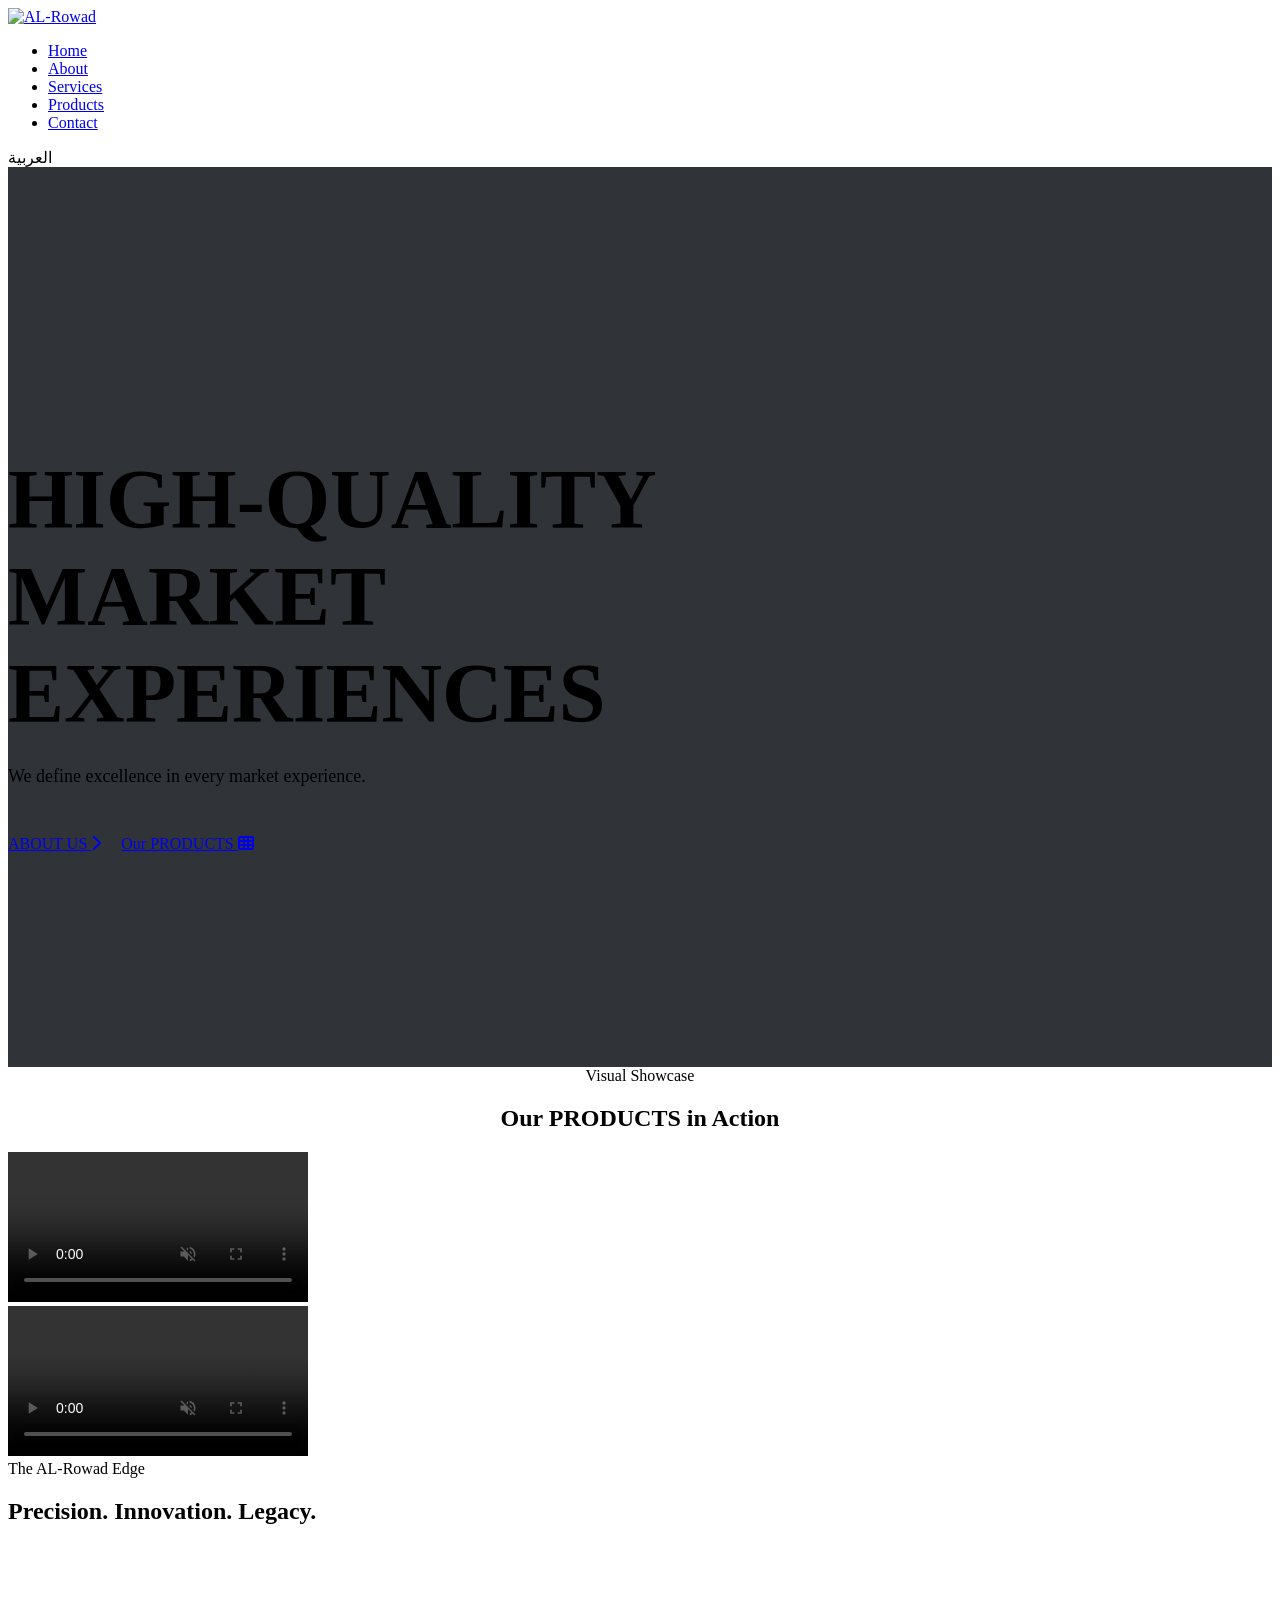
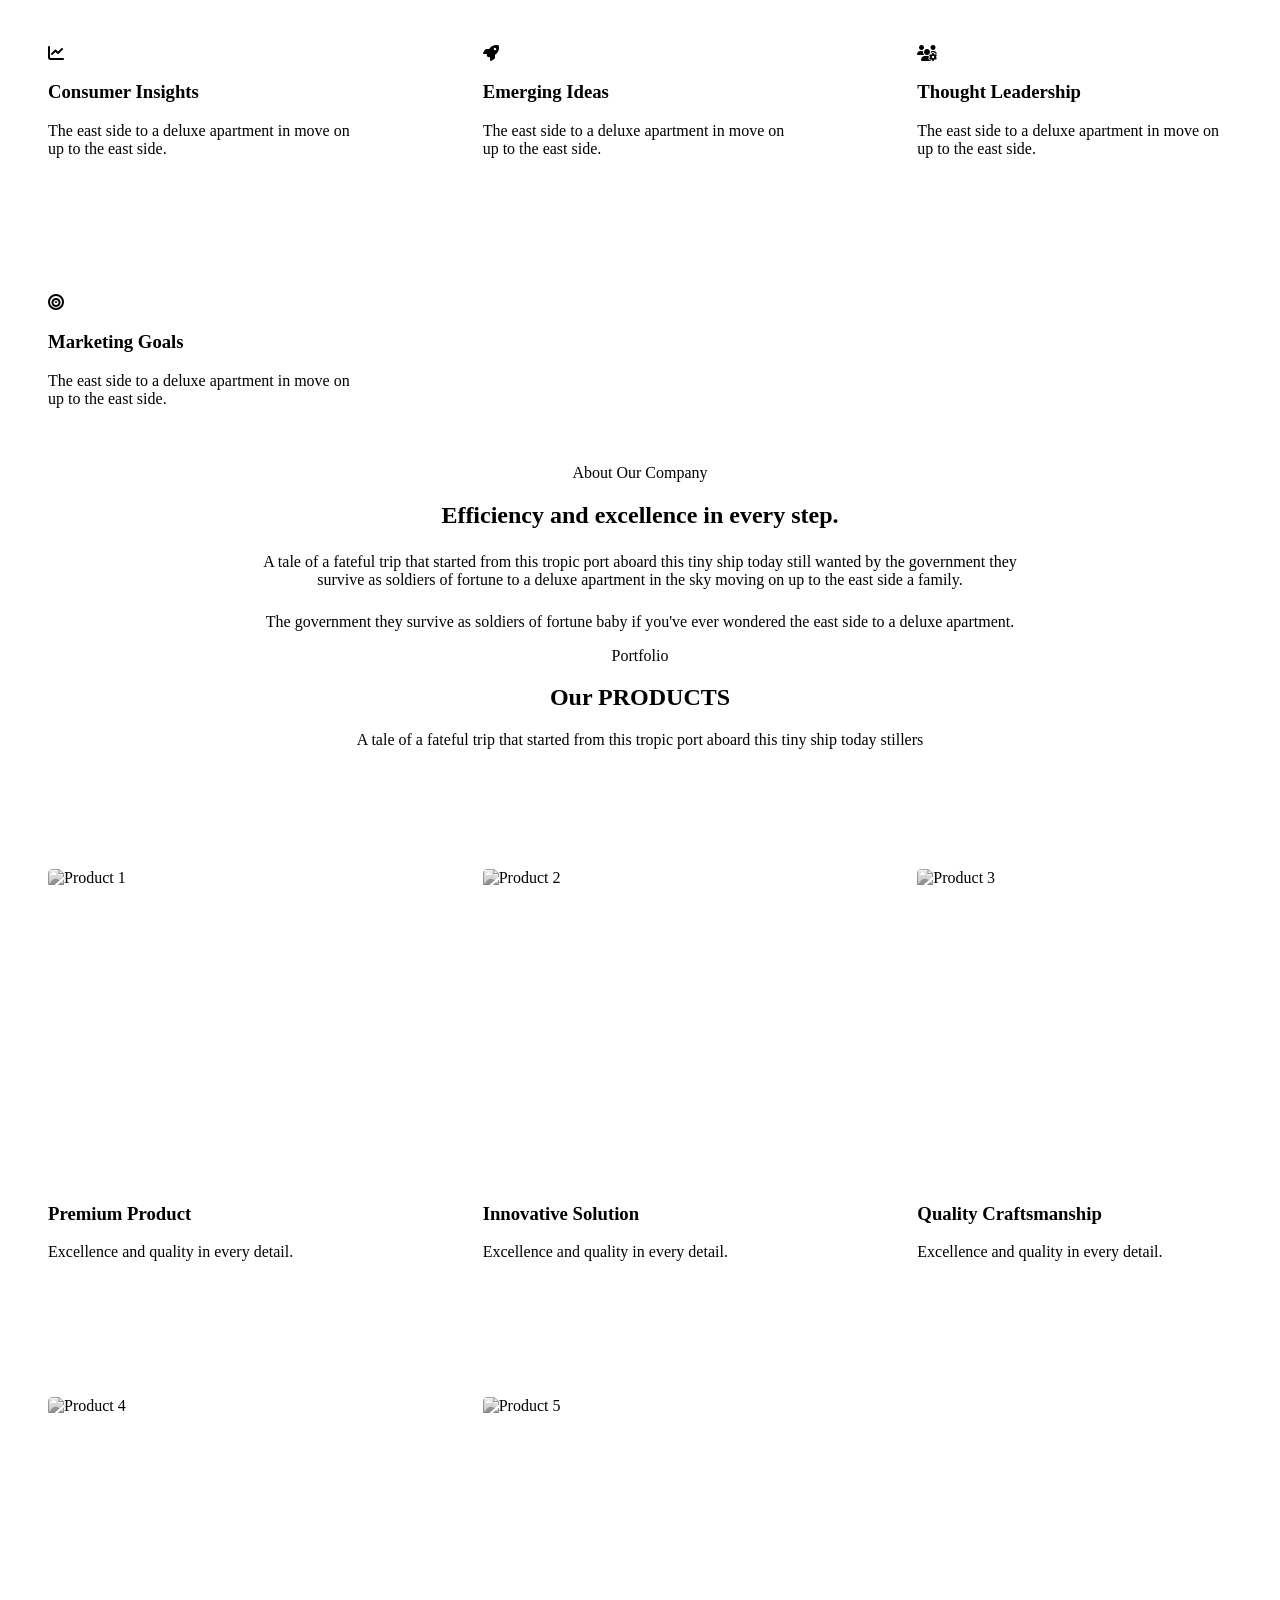
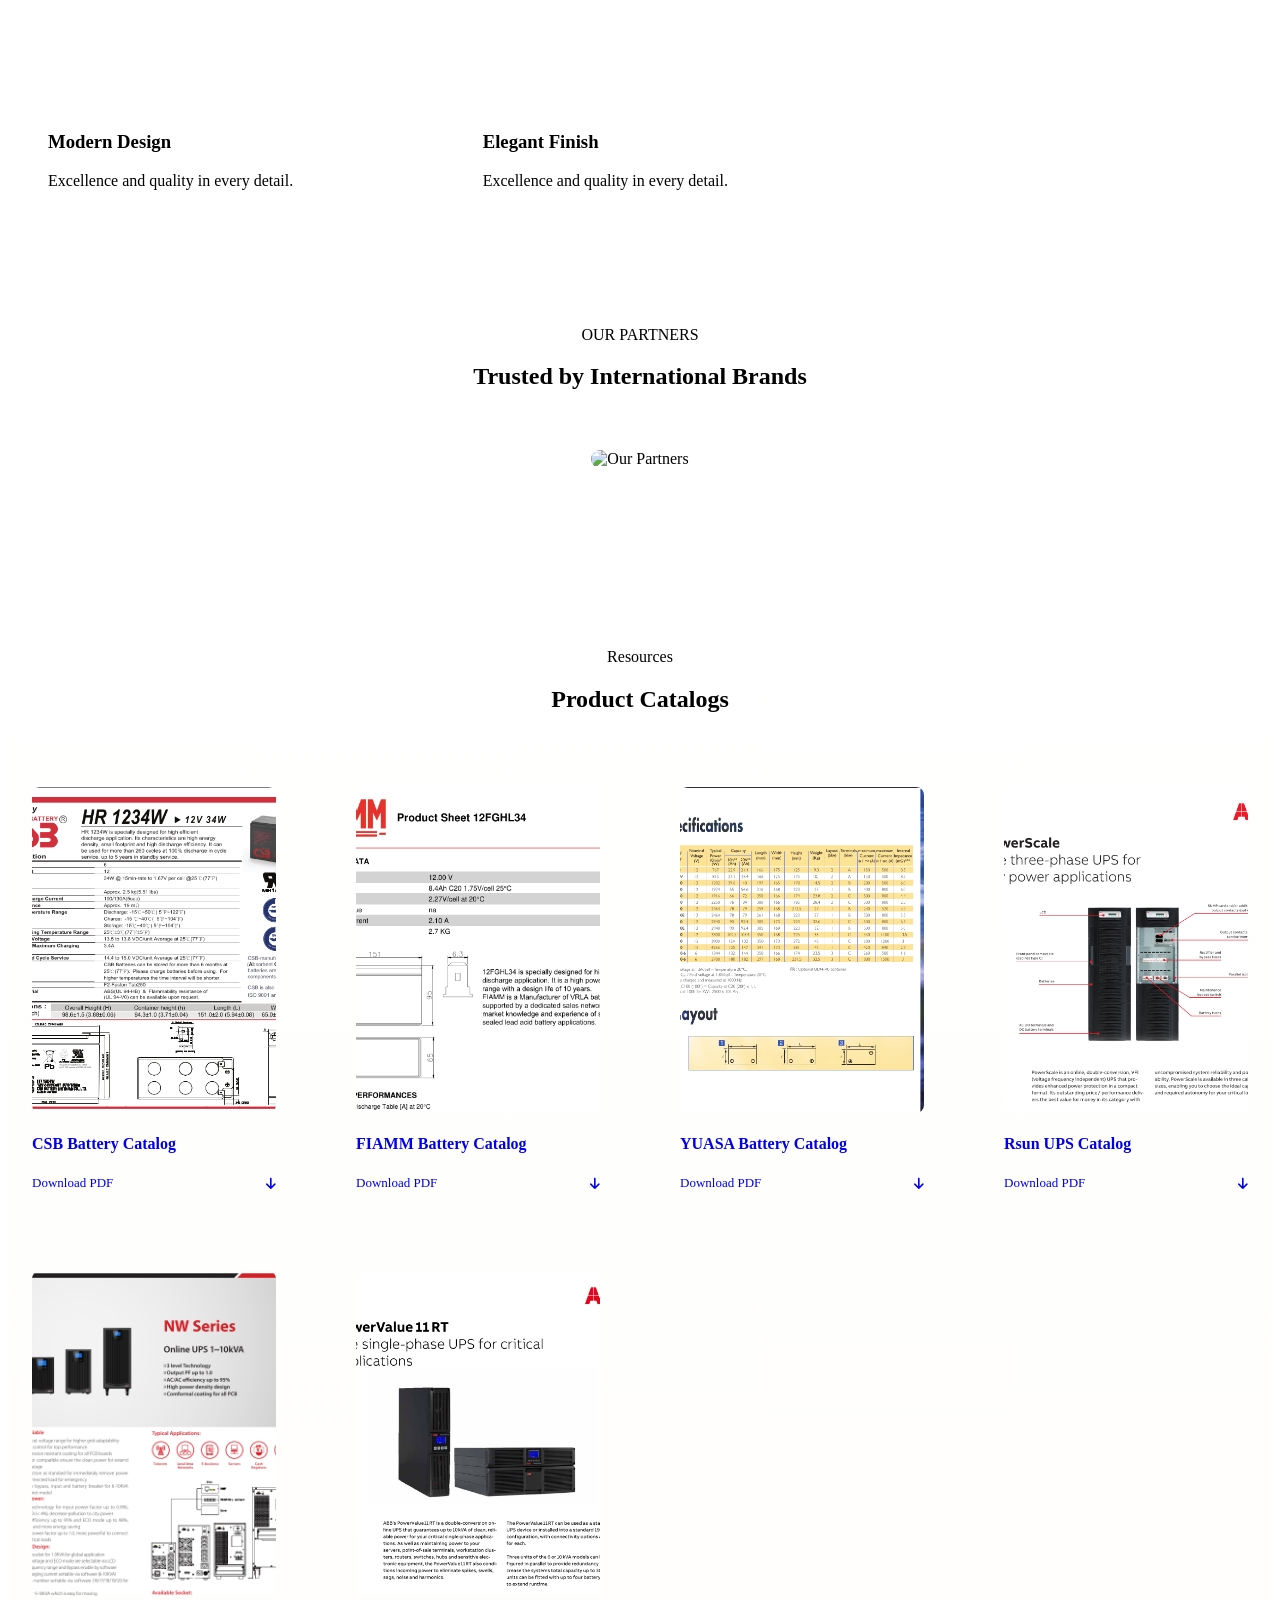
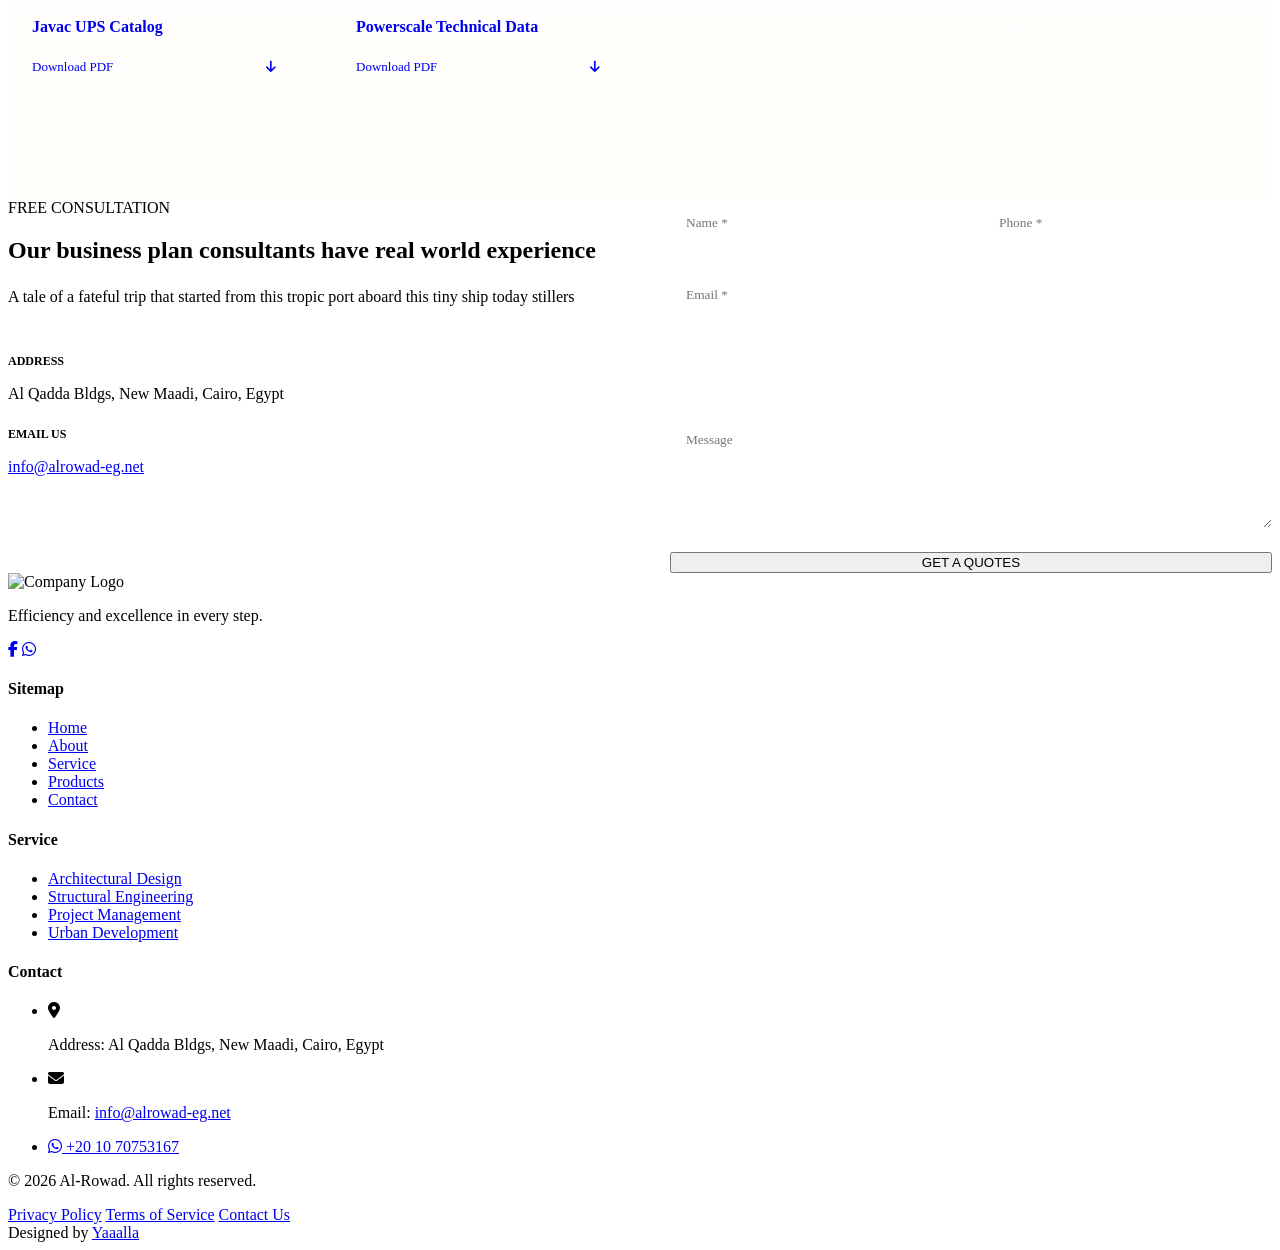
==== commit 87156488: "update products" ====
--- a/index.html
+++ b/index.html
@@ -1,287 +1,821 @@
 <!DOCTYPE html>
-<html lang="en" dir="ltr">
+<html lang="en">
+
 <head>
     <meta charset="UTF-8">
     <meta name="viewport" content="width=device-width, initial-scale=1.0">
-    <title>AL-Rowad | Coming Soon</title>
-    <!-- Fonts -->
-    <link rel="preconnect" href="https://fonts.googleapis.com">
-    <link rel="preconnect" href="https://fonts.gstatic.com" crossorigin>
-    <link href="https://fonts.googleapis.com/css2?family=Lexend:wght@300;400;600;800&family=Readex+Pro:wght@300;400;600;700&display=swap" rel="stylesheet">
-    <!-- Font Awesome -->
+    <title>AL-Rowad | Architecting the Future</title>
     <link rel="stylesheet" href="https://cdnjs.cloudflare.com/ajax/libs/font-awesome/6.5.1/css/all.min.css">
-    
+    <link rel="stylesheet" href="assets/css/modern-2026.css">
+    <script src="assets/js/modern-2026.js" defer></script>
     <style>
-        :root {
-            --bg-main: #0B1015;
-            --bg-secondary: #0F161D;
-            --accent: #D8B528;
-            --accent-glow: rgba(216, 181, 40, 0.3);
-            --text-primary: #FFFFFF;
-            --text-secondary: rgba(255, 255, 255, 0.7);
-            --glass-border: rgba(255, 255, 255, 0.1);
-        }
-
-        * {
-            margin: 0;
-            padding: 0;
-            box-sizing: border-box;
-        }
-
-        body {
-            font-family: 'Lexend', sans-serif;
-            background-color: var(--bg-main);
-            color: var(--text-primary);
+        /* Home Page Specific Styles */
+        .hero {
             height: 100vh;
+            background-image: linear-gradient(rgba(11, 16, 21, 0.85), rgba(11, 16, 21, 0.85)), url('assets/images/hero.jpg');
+            background-size: cover;
+            background-position: center;
             display: flex;
             align-items: center;
-            justify-content: center;
+        }
+
+        .hero-content h1 {
+            font-size: clamp(40px, 8vw, 84px);
+            margin-bottom: 24px;
+            max-width: 900px;
+        }
+
+        .hero-content p {
+            font-size: 18px;
+            color: var(--text-secondary);
+            margin-bottom: 48px;
+            max-width: 600px;
+        }
+
+        .hero-btns {
+            display: flex;
+            gap: 20px;
+        }
+
+        /* Innovation Section Grid */
+        .innovation-grid {
+            display: grid;
+            grid-template-columns: repeat(auto-fit, minmax(300px, 1fr));
+            gap: 40px;
+            margin-top: 80px;
+        }
+
+        .innovation-card {
+            background: var(--bg-secondary);
+            padding: 40px;
+            border-radius: var(--border-radius);
+            border: 1px solid var(--glass-border);
+            transition: var(--transition-fast);
+        }
+
+        .innovation-card:hover {
+            transform: translateY(-10px);
+            border-color: var(--accent);
+        }
+
+        .innovation-card img {
+            width: 100%;
+            height: 240px;
+            object-fit: cover;
+            margin-bottom: 32px;
+            border-radius: 4px;
+            filter: grayscale(1);
+            transition: var(--transition-fast);
+        }
+
+        .innovation-card:hover img {
+            filter: grayscale(0);
+        }
+
+        /* Portfolio/Products */
+        .portfolio-layout {
+            display: grid;
+            grid-template-columns: 1fr 1fr;
+            gap: 80px;
+            align-items: center;
+        }
+
+        .portfolio-grid {
+            display: grid;
+            grid-template-columns: 1fr 1fr;
+            gap: 24px;
+        }
+
+        .portfolio-item {
+            aspect-ratio: 1;
             overflow: hidden;
-            position: relative;
-        }
-
-        /* Animated Background Gradients substituted for images */
-        body::before {
-            content: '';
-            position: absolute;
-            top: -50%;
-            left: -50%;
-            width: 200%;
-            height: 200%;
-            background: radial-gradient(circle at 30% 30%, rgba(216, 181, 40, 0.05) 0%, transparent 50%),
-                        radial-gradient(circle at 70% 70%, rgba(216, 181, 40, 0.03) 0%, transparent 50%);
-            animation: rotateBg 20s linear infinite;
-            z-index: -1;
-        }
-
-        @keyframes rotateBg {
-            from { transform: rotate(0deg); }
-            to { transform: rotate(360deg); }
-        }
-
-        .container {
-            text-align: center;
+            border-radius: 4px;
+        }
+
+        .portfolio-item img {
+            width: 100%;
+            height: 100%;
+            object-fit: cover;
+            transition: var(--transition-slow);
+        }
+
+        .portfolio-item:hover img {
+            transform: scale(1.1);
+        }
+
+        /* Testimonials */
+        .testimonial-grid {
+            display: grid;
+            grid-template-columns: 1fr 1fr;
+            gap: 40px;
+            margin-top: 80px;
+        }
+
+        .testimonial-card {
             padding: 40px;
-            max-width: 800px;
-            width: 90%;
-            background: rgba(15, 22, 29, 0.6);
-            backdrop-filter: blur(20px);
+            border-left: 2px solid var(--accent);
+            background: var(--bg-secondary);
+        }
+
+        .testimonial-text {
+            font-size: 20px;
+            font-style: italic;
+            color: var(--text-secondary);
+            margin-bottom: 32px;
+        }
+
+        .testimonial-author h4 {
+            font-size: 14px;
+            text-transform: uppercase;
+            letter-spacing: 2px;
+        }
+
+        /* Contact Section */
+        .contact-grid {
+            display: grid;
+            grid-template-columns: 1fr 1fr;
+            gap: 60px;
+        }
+
+        .contact-form {
+            display: grid;
+            gap: 24px;
+        }
+
+        .form-row {
+            display: grid;
+            grid-template-columns: 1fr 1fr;
+            gap: 24px;
+        }
+
+        input,
+        select,
+        textarea {
+            width: 100%;
+            background: var(--bg-secondary);
             border: 1px solid var(--glass-border);
-            border-radius: 24px;
-            box-shadow: 0 40px 100px rgba(0,0,0,0.5);
-            animation: fadeIn 1.2s ease-out;
-        }
-
-        @keyframes fadeIn {
-            from { opacity: 0; transform: translateY(20px); }
-            to { opacity: 1; transform: translateY(0); }
-        }
-
-        .logo-container {
-            margin-bottom: 40px;
-        }
-
-        .logo-container img {
-            width: 120px;
-            height: 120px;
-            border-radius: 50%;
-            border: 3px solid var(--accent);
-            padding: 5px;
-            background: var(--bg-main);
-            box-shadow: 0 0 30px var(--accent-glow);
-            transition: transform 0.5s ease;
-        }
-
-        .logo-container img:hover {
-            transform: scale(1.05) rotate(5deg);
-        }
-
-        h1 {
-            font-size: clamp(32px, 5vw, 48px);
-            font-weight: 800;
-            margin-bottom: 16px;
-            letter-spacing: -1px;
-        }
-
-        .text-accent {
-            color: var(--accent);
-        }
-
-        p {
-            color: var(--text-secondary);
-            font-size: 18px;
-            margin-bottom: 48px;
-            max-width: 500px;
-            margin-left: auto;
-            margin-right: auto;
-        }
-
-        /* Countdown Styles */
-        .countdown {
-            display: flex;
-            justify-content: center;
-            gap: 20px;
-            margin-bottom: 40px;
-        }
-
-        .count-box {
+            padding: 16px;
+            color: white;
+            font-family: inherit;
+            border-radius: 4px;
+            box-sizing: border-box;
+        }
+
+        input:focus {
+            border-color: var(--accent);
+            outline: none;
+        }
+
+
+
+        @media (max-width: 992px) {
+
+            .portfolio-layout,
+            .contact-grid,
+            .testimonial-grid {
+                grid-template-columns: 1fr;
+                gap: 40px;
+            }
+        }
+
+        @media (max-width: 768px) {
+            .form-row {
+                grid-template-columns: 1fr;
+            }
+
+            .contact-grid {
+                gap: 40px;
+            }
+        }
+
+        /* Catalogs Section */
+        .catalogs {
+            padding: 100px 0;
+            background: linear-gradient(to bottom, transparent, rgba(216, 181, 40, 0.02));
+        }
+
+        .catalogs-grid {
+            display: grid;
+            grid-template-columns: repeat(auto-fill, minmax(280px, 1fr));
+            gap: 32px;
+            margin-top: 50px;
+        }
+
+        .pdf-card {
             background: rgba(255, 255, 255, 0.03);
             border: 1px solid var(--glass-border);
             border-radius: 16px;
             padding: 24px;
-            min-width: 100px;
-            backdrop-filter: blur(5px);
-            transition: transform 0.3s ease, border-color 0.3s ease;
-        }
-
-        .count-box:hover {
-            transform: translateY(-5px);
-            border-color: var(--accent);
-        }
-
-        .count-number {
-            display: block;
-            font-size: 36px;
-            font-weight: 700;
+            transition: var(--transition-slow);
+            display: flex;
+            flex-direction: column;
+            gap: 20px;
+            text-decoration: none;
+            position: relative;
+            overflow: hidden;
+        }
+
+        .pdf-card:hover {
+            border-color: rgba(216, 181, 40, 0.4);
+            transform: translateY(-10px);
+            background: rgba(255, 255, 255, 0.05);
+            box-shadow: 0 20px 40px rgba(0,0,0,0.4);
+        }
+
+        .pdf-thumb {
+            width: 100%;
+            aspect-ratio: 3/4;
+            border-radius: 8px;
+            overflow: hidden;
+            background: #151d25;
+            position: relative;
+        }
+
+        .pdf-thumb img {
+            width: 100%;
+            height: 100%;
+            object-fit: cover;
+            transition: var(--transition-slow);
+        }
+
+        .pdf-card:hover .pdf-thumb img {
+            transform: scale(1.05);
+        }
+
+        .pdf-info {
+            display: flex;
+            flex-direction: column;
+            gap: 8px;
+        }
+
+        .pdf-info h4 {
+            font-size: 16px;
+            color: var(--text-primary);
+            line-height: 1.4;
+            margin: 0;
+        }
+
+        .pdf-action {
+            margin-top: auto;
+            display: flex;
+            align-items: center;
+            justify-content: space-between;
             color: var(--accent);
-            margin-bottom: 4px;
-            font-variant-numeric: tabular-nums;
-        }
-
-        .count-label {
-            display: block;
-            font-size: 12px;
-            text-transform: uppercase;
-            letter-spacing: 2px;
-            color: var(--text-secondary);
-        }
-
-        /* Social Icons */
-        .socials {
-            display: flex;
-            justify-content: center;
-            gap: 20px;
-            margin-top: 40px;
-        }
-
-        .social-link {
-            width: 44px;
-            height: 44px;
-            border-radius: 50%;
-            background: rgba(255, 255, 255, 0.05);
-            border: 1px solid var(--glass-border);
+            font-size: 13px;
+            font-weight: 500;
+        }
+
+        .pdf-action i {
+            transition: var(--transition-fast);
+        }
+
+        .pdf-card:hover .pdf-action i {
+            transform: translateY(3px);
+        }
+
+        .pdf-overlay-icon {
+            position: absolute;
+            inset: 0;
+            background: rgba(11, 16, 21, 0.4);
             display: flex;
             align-items: center;
             justify-content: center;
-            color: var(--text-primary);
-            text-decoration: none;
-            transition: all 0.3s ease;
-        }
-
-        .social-link:hover {
-            background: var(--accent);
-            color: var(--bg-main);
-            transform: translateY(-5px);
-            border-color: var(--accent);
-        }
-
-        /* Responsive Fixes */
-        @media (max-width: 600px) {
-            .countdown {
-                gap: 10px;
-            }
-            .count-box {
-                padding: 15px;
-                min-width: 70px;
-            }
-            .count-number {
-                font-size: 24px;
-            }
-            .count-label {
-                font-size: 10px;
-            }
-        }
-
-        /* RTL Support (Internal Arabic text) */
-        [dir="rtl"] {
-            font-family: 'Readex Pro', sans-serif;
+            opacity: 0;
+            transition: var(--transition-fast);
+            backdrop-filter: blur(2px);
+        }
+
+        .pdf-card:hover .pdf-overlay-icon {
+            opacity: 1;
+        }
+
+        .pdf-overlay-icon i {
+            font-size: 32px;
+            color: var(--accent);
         }
     </style>
 </head>
+
 <body>
 
-    <div class="container">
-        <div class="logo-container">
-            <img src="./logo.jpg" alt="AL-Rowad Logo">
+    <header>
+        <div class="container">
+            <div class="logo"><a href="index.html"><img src="assets/images/logo.jpg" alt="AL-Rowad"></a></div>
+            <nav>
+                <ul>
+                    <li class="en-content"><a href="index.html" class="active">Home</a></li>
+                    <li class="en-content"><a href="about.html">About</a></li>
+                    <li class="en-content"><a href="services.html">Services</a></li>
+                    <li class="en-content"><a href="products.html">Products</a></li>
+                    <li class="en-content"><a href="contact.html">Contact</a></li>
+
+                    <li class="ar-content" style="display:none;"><a href="index.html" class="active">الرئيسية</a></li>
+                    <li class="ar-content" style="display:none;"><a href="about.html">عن الشركة</a></li>
+                    <li class="ar-content" style="display:none;"><a href="services.html">الخدمات</a></li>
+                    <li class="ar-content" style="display:none;"><a href="products.html">المنتجات</a></li>
+                    <li class="ar-content" style="display:none;"><a href="contact.html">اتصل بنا</a></li>
+                </ul>
+                <div class="lang-switcher-mobile lang-switcher-btn" onclick="languageSwitcher()" style="display:none;">
+                    <span class="en-content">العربية</span>
+                    <span class="ar-content" style="display:none;">English</span>
+                </div>
+            </nav>
+            <div class="header-right">
+                <div class="lang-switcher-btn" onclick="languageSwitcher()">
+                    <span class="en-content">العربية</span>
+                    <span class="ar-content" style="display:none;">English</span>
+                </div>
+                <div class="menu-toggle">
+                    <div class="hamburger-box">
+                        <span></span>
+                        <span></span>
+                        <span></span>
+                    </div>
+                </div>
+            </div>
         </div>
-
-        <div class="content">
-            <h1>Something <span class="text-accent">Big</span> is Coming</h1>
-            <p>We're architecting the future. Our new platform will be live in:</p>
-
-            <div class="countdown">
-                <div class="count-box">
-                    <span class="count-number" id="hours">24</span>
-                    <span class="count-label">Hours</span>
-                </div>
-                <div class="count-box">
-                    <span class="count-number" id="minutes">00</span>
-                    <span class="count-label">Minutes</span>
-                </div>
-                <div class="count-box">
-                    <span class="count-number" id="seconds">00</span>
-                    <span class="count-label">Seconds</span>
-                </div>
-            </div>
-
-         
+    </header>
+
+    <main>
+        <!-- Hero Section -->
+        <section class="hero">
+            <div class="container">
+                <div class="hero-content" data-reveal>
+
+                    <h1 class="en-content">HIGH-QUALITY <span class="text-accent text-italic">MARKET</span> EXPERIENCES
+                    </h1>
+                    <h1 class="ar-content" style="display:none;">تجارب سوق <span class="text-accent text-italic">عالية
+                            الجودة</span></h1>
+
+                    <p class="en-content">We define excellence in every market experience.</p>
+                    <p class="ar-content" style="display:none;">نحن نحدد التميز في كل تجربة سوقية.</p>
+
+                    <div class="hero-btns">
+                        <a href="about.html" class="btn-premium btn-filled en-content">ABOUT US <i
+                                class="fas fa-chevron-right"></i></a>
+                        <a href="products.html" class="btn-premium en-content">Our PRODUCTS <i
+                                class="fas fa-th"></i></a>
+
+                        <a href="about.html" class="btn-premium btn-filled ar-content" style="display:none;">عن الشركة
+                            <i class="fas fa-chevron-left"></i></a>
+                        <a href="products.html" class="btn-premium ar-content" style="display:none;">منتجاتنا <i
+                                class="fas fa-th"></i></a>
+                    </div>
+                </div>
+            </div>
+        </section>
+
+        <!-- Product Videos Section -->
+        <section class="product-videos" style="padding-bottom: 0;">
+            <div class="container">
+                <div class="section-header" style="text-align: center;" data-reveal>
+                    <div class="tagline" style="justify-content: center;">Visual Showcase</div>
+                    <h2 class="en-content">Our PRODUCTS in Action</h2>
+                    <h2 class="ar-content" style="display:none;">منتجاتنا في الواقع</h2>
+                </div>
+                <div class="video-grid">
+                    <div class="video-card" data-reveal>
+                        <video src="assets/videos/1.mp4" controls muted loop></video>
+                    </div>
+                    <div class="video-card" data-reveal>
+                        <video src="assets/videos/1 (1).mp4" controls muted loop></video>
+                    </div>
+                </div>
+            </div>
+        </section>
+
+        <!-- Innovation Section -->
+        <section class="innovation">
+            <div class="container">
+                <div class="section-header" data-reveal>
+                    <div class="tagline">The AL-Rowad Edge</div>
+                    <h2 class="en-content">Precision. Innovation. Legacy.</h2>
+                    <h2 class="ar-content" style="display:none;">الدقة. الابتكار. الإرث.</h2>
+                </div>
+
+                <div class="innovation-grid">
+                    <div class="innovation-card" data-reveal>
+                        <div class="premium-icon-box">
+                            <i class="fas fa-chart-line"></i>
+                        </div>
+                        <h3 class="service-title en-content">Consumer Insights</h3>
+                        <p class="service-description en-content">The east side to a deluxe apartment in move on up to
+                            the east side.</p>
+
+                        <h3 class="service-title ar-content" style="display:none;">رؤى المستهلك</h3>
+                        <p class="service-description ar-content" style="display:none;">الجانب الشرقي لشقة فاخرة
+                            الانتقال إلى الأعلى على الجانب الشرقي.</p>
+                    </div>
+                    <div class="innovation-card" data-reveal>
+                        <div class="premium-icon-box">
+                            <i class="fas fa-rocket"></i>
+                        </div>
+                        <h3 class="service-title en-content">Emerging Ideas</h3>
+                        <p class="service-description en-content">The east side to a deluxe apartment in move on up to
+                            the east side.</p>
+
+                        <h3 class="service-title ar-content" style="display:none;">أفكار ناشئة</h3>
+                        <p class="service-description ar-content" style="display:none;">الجانب الشرقي لشقة فاخرة
+                            الانتقال إلى الأعلى على الجانب الشرقي.</p>
+                    </div>
+                    <div class="innovation-card" data-reveal>
+                        <div class="premium-icon-box">
+                            <i class="fas fa-users-cog"></i>
+                        </div>
+                        <h3 class="service-title en-content">Thought Leadership</h3>
+                        <p class="service-description en-content">The east side to a deluxe apartment in move on up to
+                            the east side.</p>
+
+                        <h3 class="service-title ar-content" style="display:none;">قيادة الفكر</h3>
+                        <p class="service-description ar-content" style="display:none;">الجانب الشرقي لشقة فاخرة
+                            الانتقال إلى الأعلى على الجانب الشرقي.</p>
+                    </div>
+                    <div class="innovation-card" data-reveal>
+                        <div class="premium-icon-box">
+                            <i class="fas fa-bullseye"></i>
+                        </div>
+                        <h3 class="service-title en-content">Marketing Goals</h3>
+                        <p class="service-description en-content">The east side to a deluxe apartment in move on up to
+                            the east side.</p>
+
+                        <h3 class="service-title ar-content" style="display:none;">أهداف التسويق</h3>
+                        <p class="service-description ar-content" style="display:none;">الجانب الشرقي لشقة فاخرة
+                            الانتقال إلى الأعلى على الجانب الشرقي.</p>
+                    </div>
+                </div>
+            </div>
+        </section>
+
+        <!-- Portfolio Section -->
+        <section class="portfolio">
+            <div class="container">
+                <div class="about-content-wrapper" style="max-width: 800px; margin: 0 auto; text-align: center;">
+                    <div class="portfolio-info" data-reveal>
+                        <div class="tagline" style="justify-content: center;">About Our Company</div>
+                        <h2 class="en-content">Efficiency and excellence in every step.</h2>
+                        <h2 class="ar-content" style="display:none;">الكفاءة والتميز في كل خطوة.</h2>
+
+                        <p class="en-content" style="margin: 24px 0;">A tale of a fateful trip that started from this
+                            tropic port aboard this tiny ship today still wanted by the government they survive as
+                            soldiers of fortune to a deluxe apartment in the sky moving on up to the east side a family.
+                        </p>
+                        <p class="ar-content" style="display:none; margin: 24px 0;">قصة رحلة مصيرية بدأت من هذا الميناء
+                            الاستوائي على متن هذه السفينة الصغيرة اليوم لا تزال مطلوبة من قبل الحكومة وهم ينجون كجنود
+                            ثروة إلى شقة فاخرة في السماء تنتقل إلى الجانب الشرقي لعائلة.</p>
+
+                        <p class="en-content">The government they survive as soldiers of fortune baby if you've ever
+                            wondered the east side to a deluxe apartment.</p>
+                    </div>
+                </div>
+            </div>
+        </section>
+
+        <!-- Voice of Trust / Testimonials -->
+        <section class="testimonials">
+            <div class="container">
+                <div class="section-header" style="text-align: center;" data-reveal>
+                    <div class="tagline" style="justify-content: center;">Portfolio</div>
+                    <h2>Our PRODUCTS</h2>
+                    <p class="en-content">A tale of a fateful trip that started from this tropic port aboard this tiny
+                        ship today stillers</p>
+                </div>
+
+                <div class="innovation-grid">
+                    <div class="innovation-card" data-reveal>
+                        <div class="portfolio-item"><img
+                                src="assets/images/products/WhatsApp Image 2026-03-09 at 12.10.35 PM (1).jpeg"
+                                alt="Product 1"></div>
+                        <h3 class="en-content">Premium Product</h3>
+                        <p class="en-content">Excellence and quality in every detail.</p>
+                    </div>
+                    <div class="innovation-card" data-reveal>
+                        <div class="portfolio-item"><img
+                                src="assets/images/products/WhatsApp Image 2026-03-09 at 12.11.12 PM.jpeg"
+                                alt="Product 2"></div>
+                        <h3 class="en-content">Innovative Solution</h3>
+                        <p class="en-content">Excellence and quality in every detail.</p>
+                    </div>
+                    <div class="innovation-card" data-reveal>
+                        <div class="portfolio-item"><img
+                                src="assets/images/products/WhatsApp Image 2026-03-09 at 12.11.12 PM (1).jpeg"
+                                alt="Product 3"></div>
+                        <h3 class="en-content">Quality Craftsmanship</h3>
+                        <p class="en-content">Excellence and quality in every detail.</p>
+                    </div>
+                    <div class="innovation-card" data-reveal>
+                        <div class="portfolio-item"><img
+                                src="assets/images/products/WhatsApp Image 2026-03-09 at 12.11.12 PM (2).jpeg"
+                                alt="Product 4"></div>
+                        <h3 class="en-content">Modern Design</h3>
+                        <p class="en-content">Excellence and quality in every detail.</p>
+                    </div>
+                    <div class="innovation-card" data-reveal>
+                        <div class="portfolio-item"><img
+                                src="assets/images/products/WhatsApp Image 2026-03-09 at 12.11.12 PM (3).jpeg"
+                                alt="Product 5"></div>
+                        <h3 class="en-content">Elegant Finish</h3>
+                        <p class="en-content">Excellence and quality in every detail.</p>
+                    </div>
+                </div>
+            </div>
+        </section>
+
+        <!-- Partners Section -->
+        <section class="partners" style="background: var(--bg-secondary); padding: 80px 0;">
+            <div class="container">
+                <div class="section-header" style="text-align: center; margin-bottom: 60px;" data-reveal>
+                    <div class="tagline" style="justify-content: center;">OUR PARTNERS</div>
+                    <h2 class="en-content">Trusted by International Brands</h2>
+                    <h2 class="ar-content" style="display:none;">موثوقون من قبل علامات تجارية عالمية</h2>
+                </div>
+                <div class="partners-list"
+                    style="display: flex; flex-wrap: wrap; justify-content: center; gap: 40px; opacity: 1;">
+                    <img src="./assets/images/PARTNERS/all.jpg" alt="Our Partners"
+                        style="max-height: 200px; width: auto; max-width: 100%; border-radius: 20px;">
+                </div>
+            </div>
+        </section>
+
+        <!-- Product Catalogs Section -->
+        <section class="catalogs">
+            <div class="container">
+                <div class="section-header" style="text-align: center;" data-reveal>
+                    <div class="tagline" style="justify-content: center;">Resources</div>
+                    <h2 class="en-content">Product Catalogs</h2>
+                    <h2 class="ar-content" style="display:none;">كتالوجات المنتجات</h2>
+                </div>
+                
+                <div class="catalogs-grid">
+                    <!-- CSB PDF Card -->
+                    <a href="assets/images/products/Battery Brands: 1) CSB.pdf" target="_blank" class="pdf-card" data-reveal>
+                        <div class="pdf-thumb">
+                            <img src="assets/images/products/pdf-images/Battery Brands: 1) CSB.png" alt="CSB Catalog">
+                            <div class="pdf-overlay-icon"><i class="fas fa-file-pdf"></i></div>
+                        </div>
+                        <div class="pdf-info">
+                            <h4 class="en-content">CSB Battery Catalog</h4>
+                            <h4 class="ar-content" style="display:none;">كتالوج بطاريات CSB</h4>
+                        </div>
+                        <div class="pdf-action">
+                            <span class="en-content">Download PDF</span>
+                            <span class="ar-content" style="display:none;">تحميل الكتالوج</span>
+                            <i class="fas fa-arrow-down"></i>
+                        </div>
+                    </a>
+
+                    <!-- FIAMM PDF Card -->
+                    <a href="assets/images/products/Battery Brands: 2) FIAMM.pdf" target="_blank" class="pdf-card" data-reveal>
+                        <div class="pdf-thumb">
+                            <img src="assets/images/products/pdf-images/Battery Brands: 2) FIAMM.png" alt="FIAMM Catalog">
+                            <div class="pdf-overlay-icon"><i class="fas fa-file-pdf"></i></div>
+                        </div>
+                        <div class="pdf-info">
+                            <h4 class="en-content">FIAMM Battery Catalog</h4>
+                            <h4 class="ar-content" style="display:none;">كتالوج بطاريات FIAMM</h4>
+                        </div>
+                        <div class="pdf-action">
+                            <span class="en-content">Download PDF</span>
+                            <span class="ar-content" style="display:none;">تحميل الكتالوج</span>
+                            <i class="fas fa-arrow-down"></i>
+                        </div>
+                    </a>
+
+                    <!-- YUASA PDF Card -->
+                    <a href="assets/images/products/Battery Brands: 3) YUASA.pdf" target="_blank" class="pdf-card" data-reveal>
+                        <div class="pdf-thumb">
+                            <img src="assets/images/products/pdf-images/Battery Brands: 3) YUASA.png" alt="YUASA Catalog">
+                            <div class="pdf-overlay-icon"><i class="fas fa-file-pdf"></i></div>
+                        </div>
+                        <div class="pdf-info">
+                            <h4 class="en-content">YUASA Battery Catalog</h4>
+                            <h4 class="ar-content" style="display:none;">كتالوج بطاريات YUASA</h4>
+                        </div>
+                        <div class="pdf-action">
+                            <span class="en-content">Download PDF</span>
+                            <span class="ar-content" style="display:none;">تحميل الكتالوج</span>
+                            <i class="fas fa-arrow-down"></i>
+                        </div>
+                    </a>
+
+                    <!-- Rsun PDF Card -->
+                    <a href="assets/images/products/UPS Brands: 2) Rsun.pdf" target="_blank" class="pdf-card" data-reveal>
+                        <div class="pdf-thumb">
+                            <img src="assets/images/products/pdf-images/UPS Brands: 2) Rsun.png" alt="Rsun Catalog">
+                            <div class="pdf-overlay-icon"><i class="fas fa-file-pdf"></i></div>
+                        </div>
+                        <div class="pdf-info">
+                            <h4 class="en-content">Rsun UPS Catalog</h4>
+                            <h4 class="ar-content" style="display:none;">كتالوج UPS Rsun</h4>
+                        </div>
+                        <div class="pdf-action">
+                            <span class="en-content">Download PDF</span>
+                            <span class="ar-content" style="display:none;">تحميل الكتالوج</span>
+                            <i class="fas fa-arrow-down"></i>
+                        </div>
+                    </a>
+
+                    <!-- Javac PDF Card -->
+                    <a href="assets/images/products/UPS Brands: 3) Javac.pdf" target="_blank" class="pdf-card" data-reveal>
+                        <div class="pdf-thumb">
+                            <img src="assets/images/products/pdf-images/UPS Brands: 3) Javac.png" alt="Javac Catalog">
+                            <div class="pdf-overlay-icon"><i class="fas fa-file-pdf"></i></div>
+                        </div>
+                        <div class="pdf-info">
+                            <h4 class="en-content">Javac UPS Catalog</h4>
+                            <h4 class="ar-content" style="display:none;">كتالوج UPS Javac</h4>
+                        </div>
+                        <div class="pdf-action">
+                            <span class="en-content">Download PDF</span>
+                            <span class="ar-content" style="display:none;">تحميل الكتالوج</span>
+                            <i class="fas fa-arrow-down"></i>
+                        </div>
+                    </a>
+
+                    <!-- Powerscale PDF Card -->
+                    <a href="assets/images/products/3) Powerscale.pdf" target="_blank" class="pdf-card" data-reveal>
+                        <div class="pdf-thumb">
+                            <img src="assets/images/products/pdf-images/3) Powerscale.png" alt="Powerscale Data">
+                            <div class="pdf-overlay-icon"><i class="fas fa-file-pdf"></i></div>
+                        </div>
+                        <div class="pdf-info">
+                            <h4 class="en-content">Powerscale Technical Data</h4>
+                            <h4 class="ar-content" style="display:none;">البيانات الفنية Powerscale</h4>
+                        </div>
+                        <div class="pdf-action">
+                            <span class="en-content">Download PDF</span>
+                            <span class="ar-content" style="display:none;">تحميل الكتالوج</span>
+                            <i class="fas fa-arrow-down"></i>
+                        </div>
+                    </a>
+                </div>
+            </div>
+        </section>
+
+        <!-- Contact Section -->
+        <section class="contact">
+            <div class="container">
+                <div class="contact-grid">
+                    <div class="contact-info-block" data-reveal>
+                        <div class="tagline">FREE CONSULTATION</div>
+                        <h2 class="en-content">Our business plan consultants have real world experience</h2>
+                        <h2 class="ar-content" style="display:none;">مستشارو خطة العمل لدينا لديهم خبرة في العالم
+                            الحقيقي</h2>
+                        <p class="en-content" style="margin: 24px 0;">A tale of a fateful trip that started from this
+                            tropic port aboard this tiny ship today stillers</p>
+                        <p class="ar-content" style="display:none; margin: 24px 0;">قصة رحلة مصيرية بدأت من هذا الميناء
+                            الاستوائي على متن هذه السفينة الصغيرة اليوم.</p>
+
+                        <div style="margin-top: 48px;">
+                            <div style="margin-bottom: 24px;">
+                                <h4 class="en-content"
+                                    style="font-size: 12px; color: var(--accent); margin-bottom: 8px;">ADDRESS</h4>
+                                <h4 class="ar-content"
+                                    style="display:none; font-size: 12px; color: var(--accent); margin-bottom: 8px;">
+                                    العنوان</h4>
+                                <p class="en-content">Al Qadda Bldgs, New Maadi, Cairo, Egypt</p>
+                                <p class="ar-content" style="display:none;">عمارات القادة، المعادي الجديدة، القاهرة، مصر
+                                </p>
+                            </div>
+                            <div>
+                                <h4 class="en-content"
+                                    style="font-size: 12px; color: var(--accent); margin-bottom: 8px;">EMAIL US</h4>
+                                <h4 class="ar-content"
+                                    style="display:none; font-size: 12px; color: var(--accent); margin-bottom: 8px;">
+                                    راسلنا</h4>
+                                <p><a href="mailto:info@alrowad-eg.net">info@alrowad-eg.net</a></p>
+                            </div>
+                        </div>
+                    </div>
+
+                    <div class="contact-form-wrapper" data-reveal>
+                        <form action="#" class="contact-form">
+                            <div class="form-row">
+                                <input type="text" placeholder="Name *" class="en-content">
+                                <input type="text" placeholder="الاسم *" class="ar-content" style="display:none;">
+                                <input type="text" placeholder="Phone *" class="en-content">
+                                <input type="text" placeholder="الهاتف *" class="ar-content" style="display:none;">
+                            </div>
+                            <input type="email" placeholder="Email *" class="en-content">
+                            <input type="email" placeholder="البريد الإلكتروني *" class="ar-content"
+                                style="display:none;">
+                            <select class="en-content">
+                                <option>Service you’re looking for?</option>
+                                <option>Architectural Design</option>
+                                <option>Project Management</option>
+                                <option>Structural Engineering</option>
+                            </select>
+                            <select class="ar-content" style="display:none;">
+                                <option>الخدمة التي تبحث عنها؟</option>
+                                <option>التصميم المعماري</option>
+                                <option>إدارة المشاريع</option>
+                                <option>الهندسة الإنشائية</option>
+                            </select>
+                            <textarea rows="5" placeholder="Message" class="en-content"></textarea>
+                            <textarea rows="5" placeholder="الرسالة" class="ar-content"
+                                style="display:none;"></textarea>
+                            <button type="submit" class="btn-premium btn-filled en-content">GET A QUOTES</button>
+                            <button type="submit" class="btn-premium btn-filled ar-content" style="display:none;">احصل
+                                على عرض سعر</button>
+                        </form>
+                    </div>
+                </div>
+            </div>
+        </section>
+
+
+    </main>
+
+    <footer>
+        <div class="container">
+            <div class="footer-grid">
+                <!-- Brand Column -->
+                <div class="footer-brand" data-reveal>
+                    <div class="footer-logo"><img src="assets/images/logo.jpg" alt="Company Logo"></div>
+                    <p class="en-content">Efficiency and excellence in every step.</p>
+                    <p class="ar-content" style="display:none;">الكفاءة والتميز في كل خطوة.</p>
+                    <div class="footer-socials">
+                        <a href="https://www.facebook.com/alrowadenergy" target="_blank"><i
+                                class="fab fa-facebook-f"></i></a>
+                        <a href="https://wa.me/201070753167" target="_blank"><i class="fab fa-whatsapp"></i></a>
+                    </div>
+                </div>
+
+                <!-- Sitemap Column -->
+                <div class="footer-column" data-reveal>
+                    <h4 class="en-content">Sitemap</h4>
+                    <h4 class="ar-content" style="display:none;">خريطة الموقع</h4>
+                    <ul class="footer-links">
+                        <li><a href="index.html">Home</a></li>
+                        <li><a href="about.html">About</a></li>
+                        <li><a href="services.html">Service</a></li>
+                        <li><a href="products.html">Products</a></li>
+                        <li><a href="contact.html">Contact</a></li>
+                    </ul>
+                </div>
+
+                <!-- Services Column -->
+                <div class="footer-column" data-reveal>
+                    <h4 class="en-content">Service</h4>
+                    <h4 class="ar-content" style="display:none;">خدماتنا</h4>
+                    <ul class="footer-links">
+                        <li class="en-content"><a href="services.html">Architectural Design</a></li>
+                        <li class="en-content"><a href="services.html">Structural Engineering</a></li>
+                        <li class="en-content"><a href="services.html">Project Management</a></li>
+                        <li class="en-content"><a href="services.html">Urban Development</a></li>
+
+                        <li class="ar-content" style="display:none;"><a href="services.html">التصميم المعماري</a></li>
+                        <li class="ar-content" style="display:none;"><a href="services.html">الهندسة الإنشائية</a></li>
+                        <li class="ar-content" style="display:none;"><a href="services.html">إدارة المشاريع</a></li>
+                        <li class="ar-content" style="display:none;"><a href="services.html">التطوير الحضري</a></li>
+                    </ul>
+                </div>
+
+                <!-- Contact Column -->
+                <div class="footer-column" data-reveal>
+                    <h4 class="en-content">Contact</h4>
+                    <h4 class="ar-content" style="display:none;">تواصل معنا</h4>
+                    <ul class="footer-contact-info">
+                        <li>
+                            <i class="fas fa-map-marker-alt"></i>
+                            <p>Address: Al Qadda Bldgs, New Maadi, Cairo, Egypt</p>
+                        </li>
+                        <li>
+                            <i class="fas fa-envelope"></i>
+                            <p>Email: <a href="mailto:info@alrowad-eg.net">info@alrowad-eg.net</a></p>
+                        </li>
+                        <li>
+                            <p>
+
+                                <a href="https://wa.me/201070753167" target="_blank"><i class="fab fa-whatsapp"></i> +20
+                                    10 70753167</a>
+                            </p>
+                        </li>
+                    </ul>
+                </div>
+            </div>
+
+            <div class="footer-bottom">
+                <div class="footer-copyright">
+                    <p class="en-content">&copy; 2026 Al-Rowad. All rights reserved.</p>
+                    <p class="ar-content" style="display:none;">&copy; 2026 الرواد. جميع الحقوق محفوظة.</p>
+                </div>
+                <div class="footer-legal-links">
+                    <a href="#" class="en-content">Privacy Policy</a>
+                    <a href="#" class="en-content">Terms of Service</a>
+                    <a href="contact.html" class="en-content">Contact Us</a>
+
+                    <a href="#" class="ar-content" style="display:none;">سياسة الخصوصية</a>
+                    <a href="#" class="ar-content" style="display:none;">شروط الخدمة</a>
+                    <a href="contact.html" class="ar-content" style="display:none;">اتصل بنا</a>
+                </div>
+                <div class="designer-credit">
+                    <span class="en-content">Designed by <a href="https://www.yaaalla.com" target="_blank">Yaaalla</a></span>
+                    <span class="ar-content" style="display:none;">تصميم بواسطة <a href="https://www.yaaalla.com" target="_blank">يالا</a></span>
+                </div>
+            </div>
         </div>
-    </div>
-
-    <script>
-        // Set the countdown to 24 hours from now
-        // If you want a fixed end date, you can set it here
-        const COUNTDOWN_TIME = 24 * 60 * 60 * 1000; // 24 hours in ms
-        
-        // We Use localStorage to keep the countdown consistent if the user refreshes
-        let endTime = localStorage.getItem('waiting_page_end_time');
-
-        if (!endTime) {
-            endTime = new Date().getTime() + COUNTDOWN_TIME;
-            localStorage.setItem('waiting_page_end_time', endTime);
-        }
-
-        function updateCountdown() {
-            const now = new Date().getTime();
-            const distance = endTime - now;
-
-            if (distance < 0) {
-                // Timer finished - reset or show message
-                document.getElementById('hours').innerText = '00';
-                document.getElementById('minutes').innerText = '00';
-                document.getElementById('seconds').innerText = '00';
-                // Optional: localStorage.removeItem('waiting_page_end_time');
-                return;
-            }
-
-            const hours = Math.floor((distance / (1000 * 60 * 60)));
-            const minutes = Math.floor((distance % (1000 * 60 * 60)) / (1000 * 60));
-            const seconds = Math.floor((distance % (1000 * 60)) / 1000);
-
-            document.getElementById('hours').innerText = hours.toString().padStart(2, '0');
-            document.getElementById('minutes').innerText = minutes.toString().padStart(2, '0');
-            document.getElementById('seconds').innerText = seconds.toString().padStart(2, '0');
-        }
-
-        // Update every second
-        setInterval(updateCountdown, 1000);
-        updateCountdown(); // Run immediately
-
-        // Detect language for RTL (Optional refinement)
-        if (navigator.language.startsWith('ar')) {
-            // document.body.dir = "rtl";
-            // You can add logic to translate text here if needed
-        }
-    </script>
+    </footer>
+
 </body>
-</html>
+
+</html>
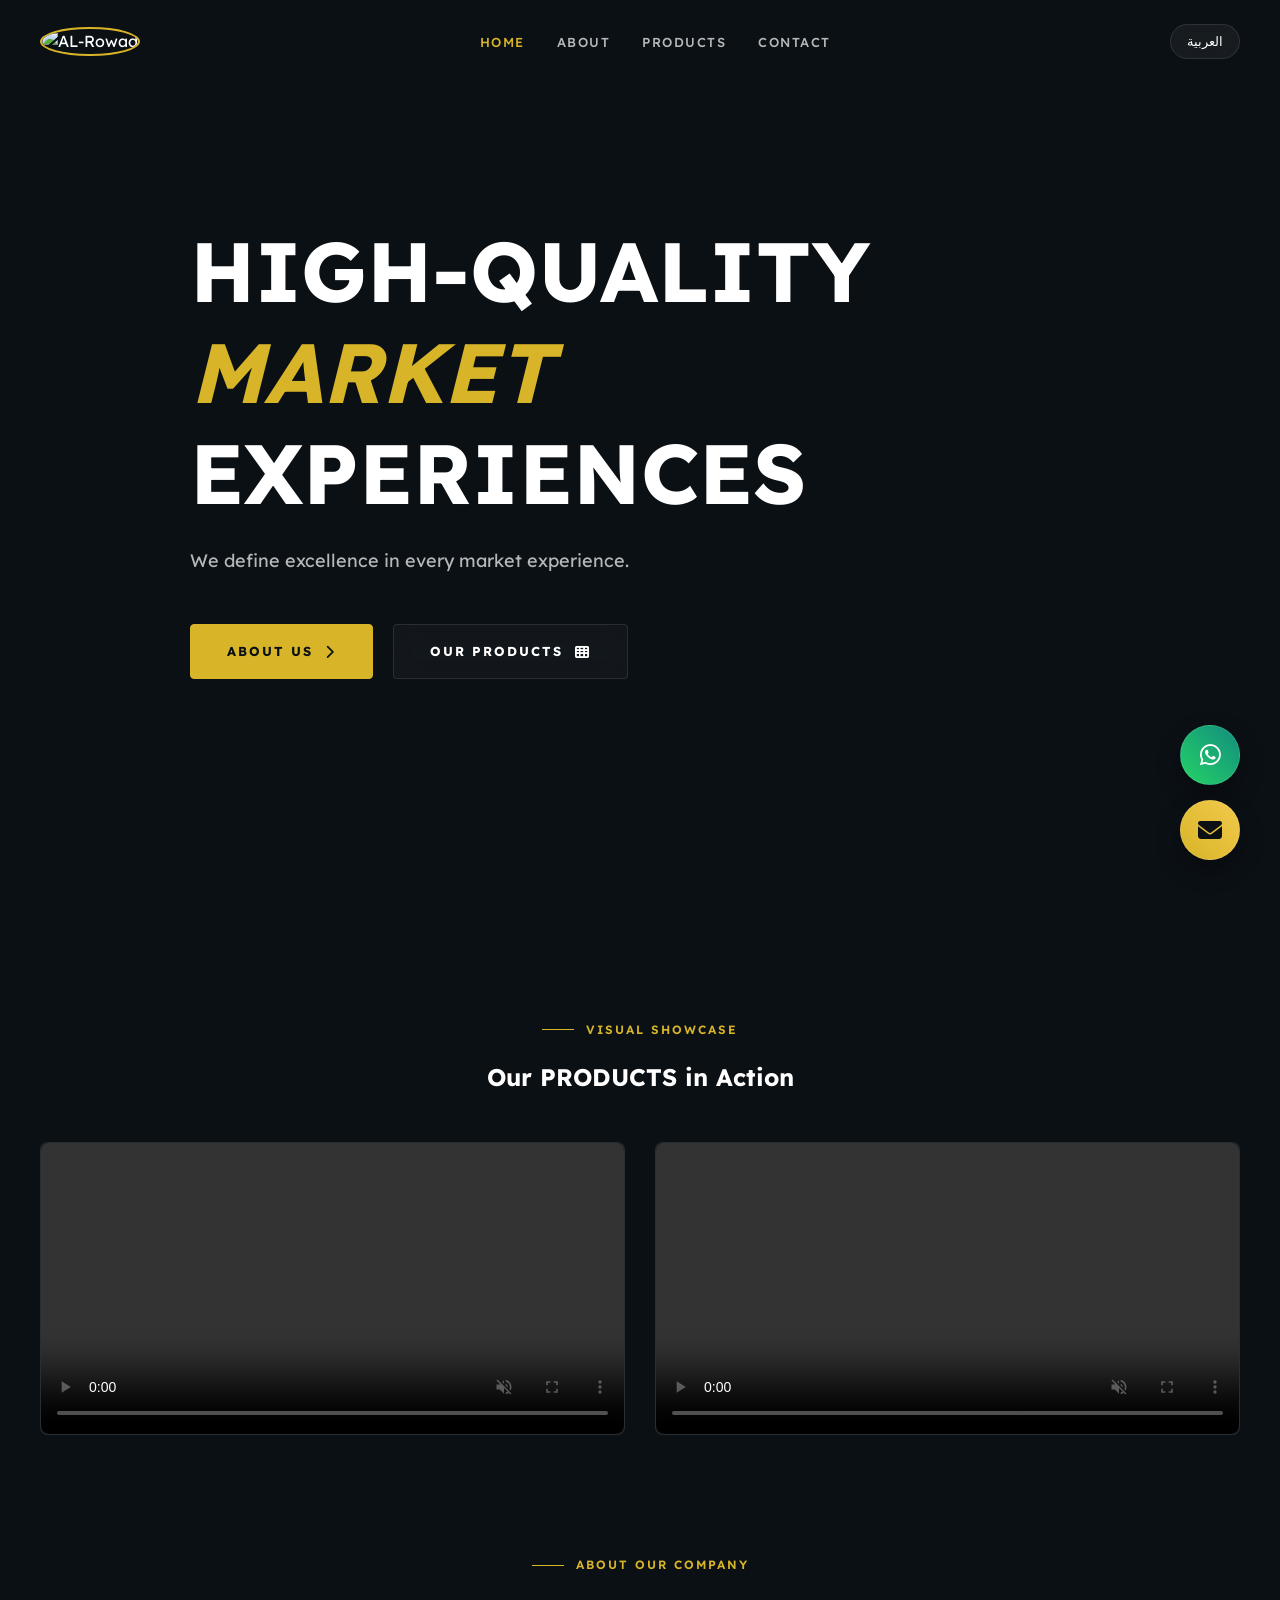
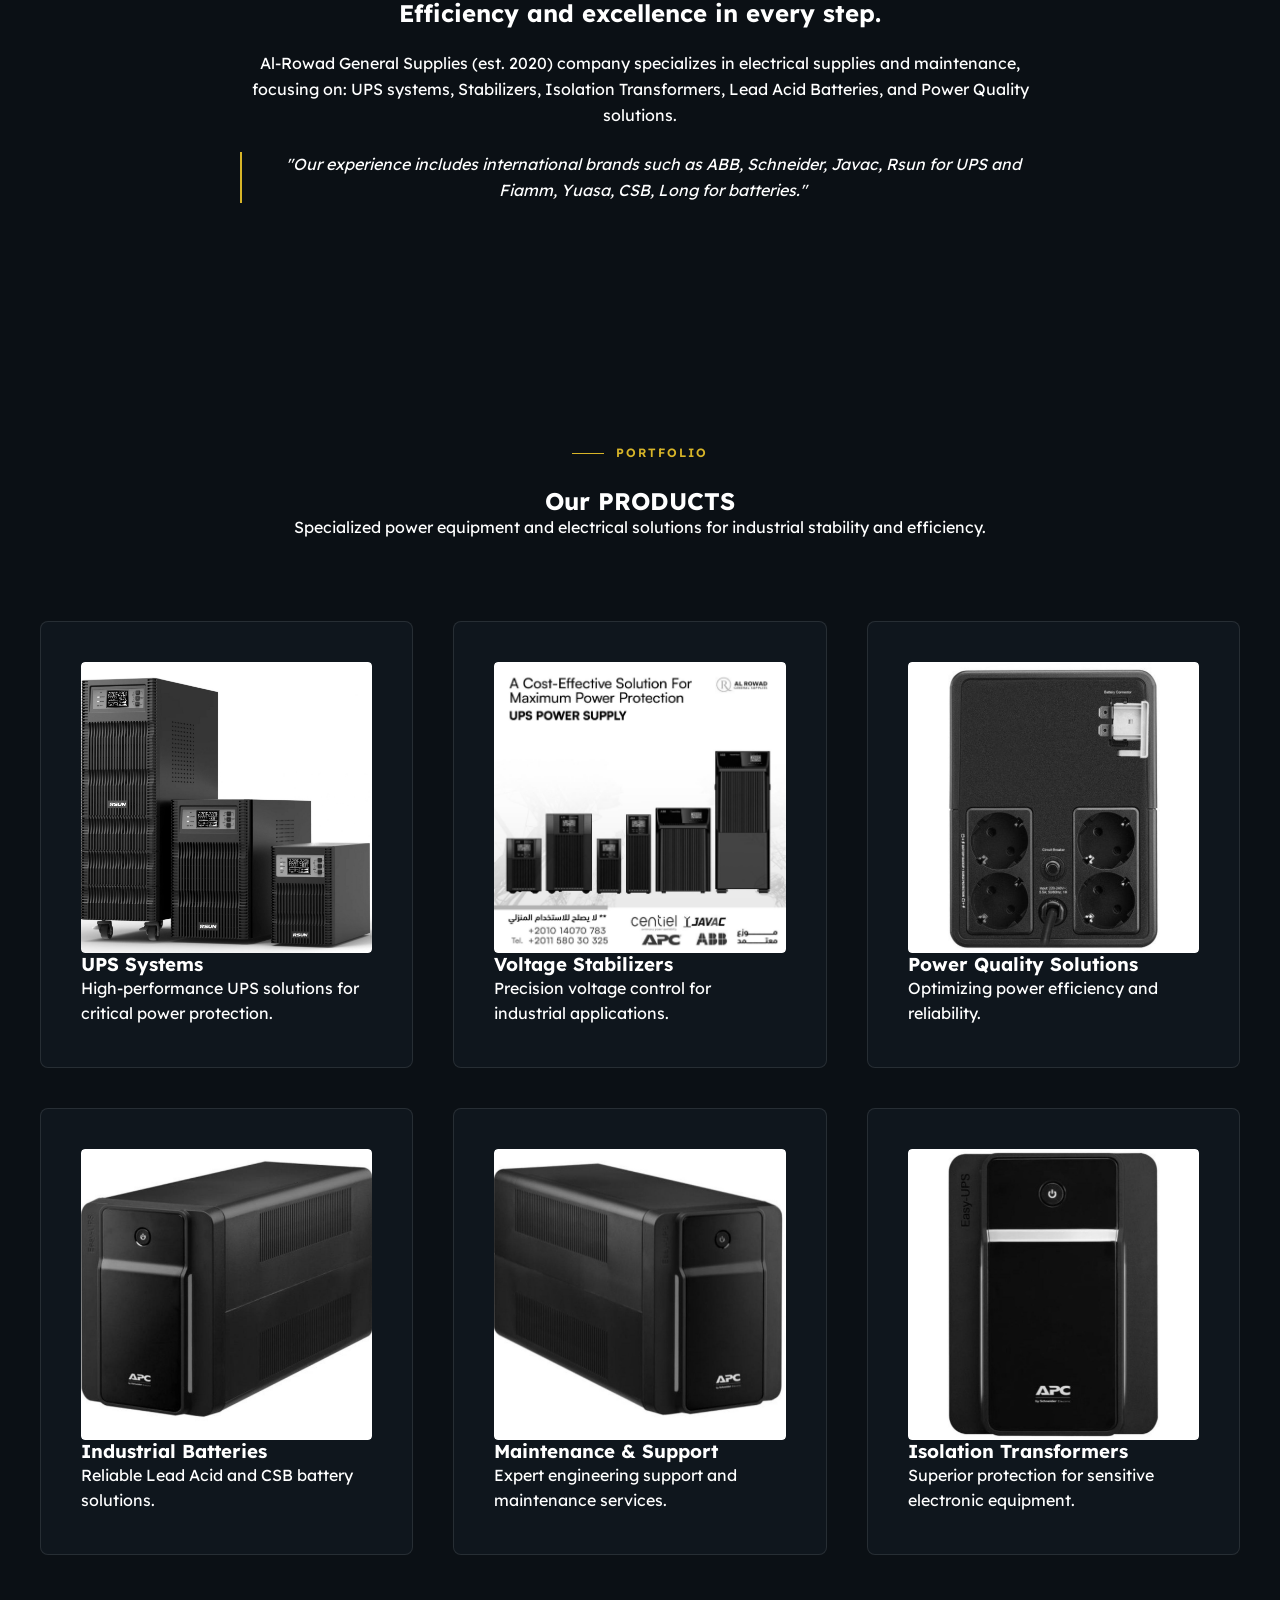
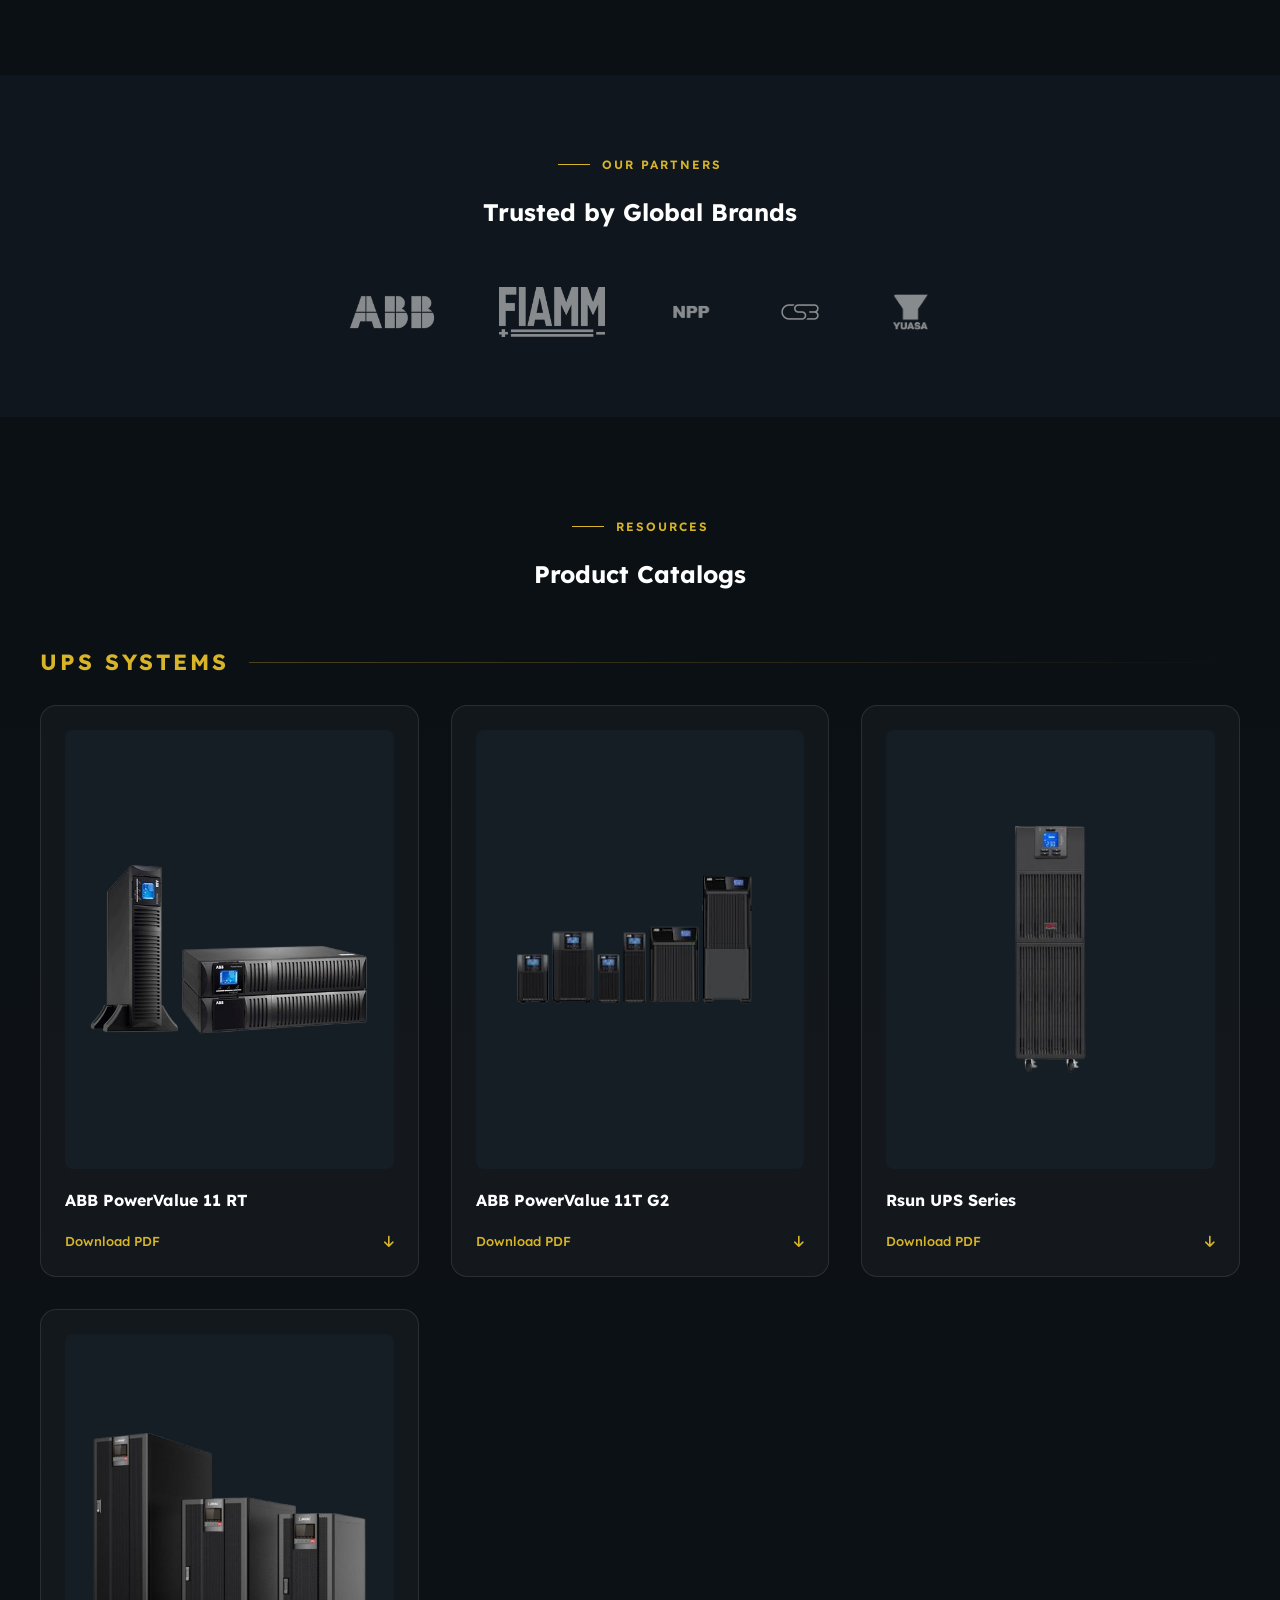
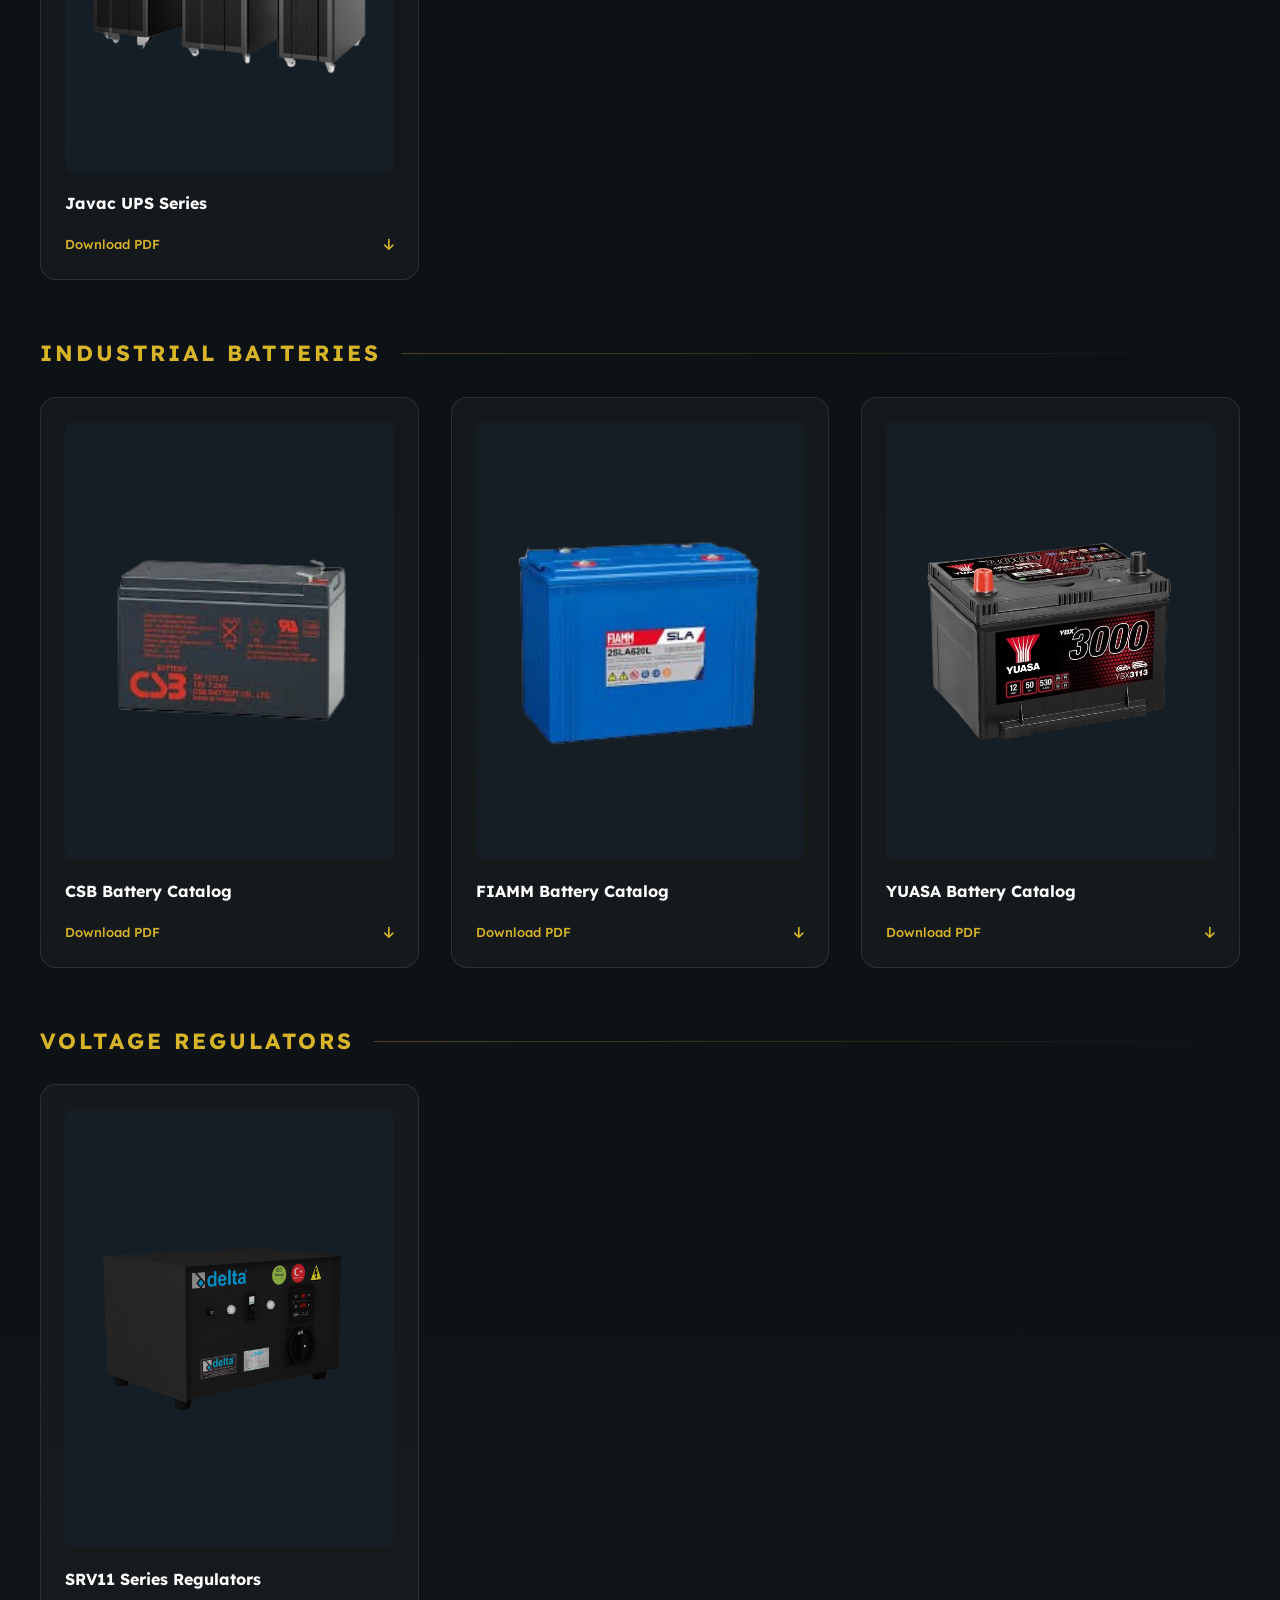
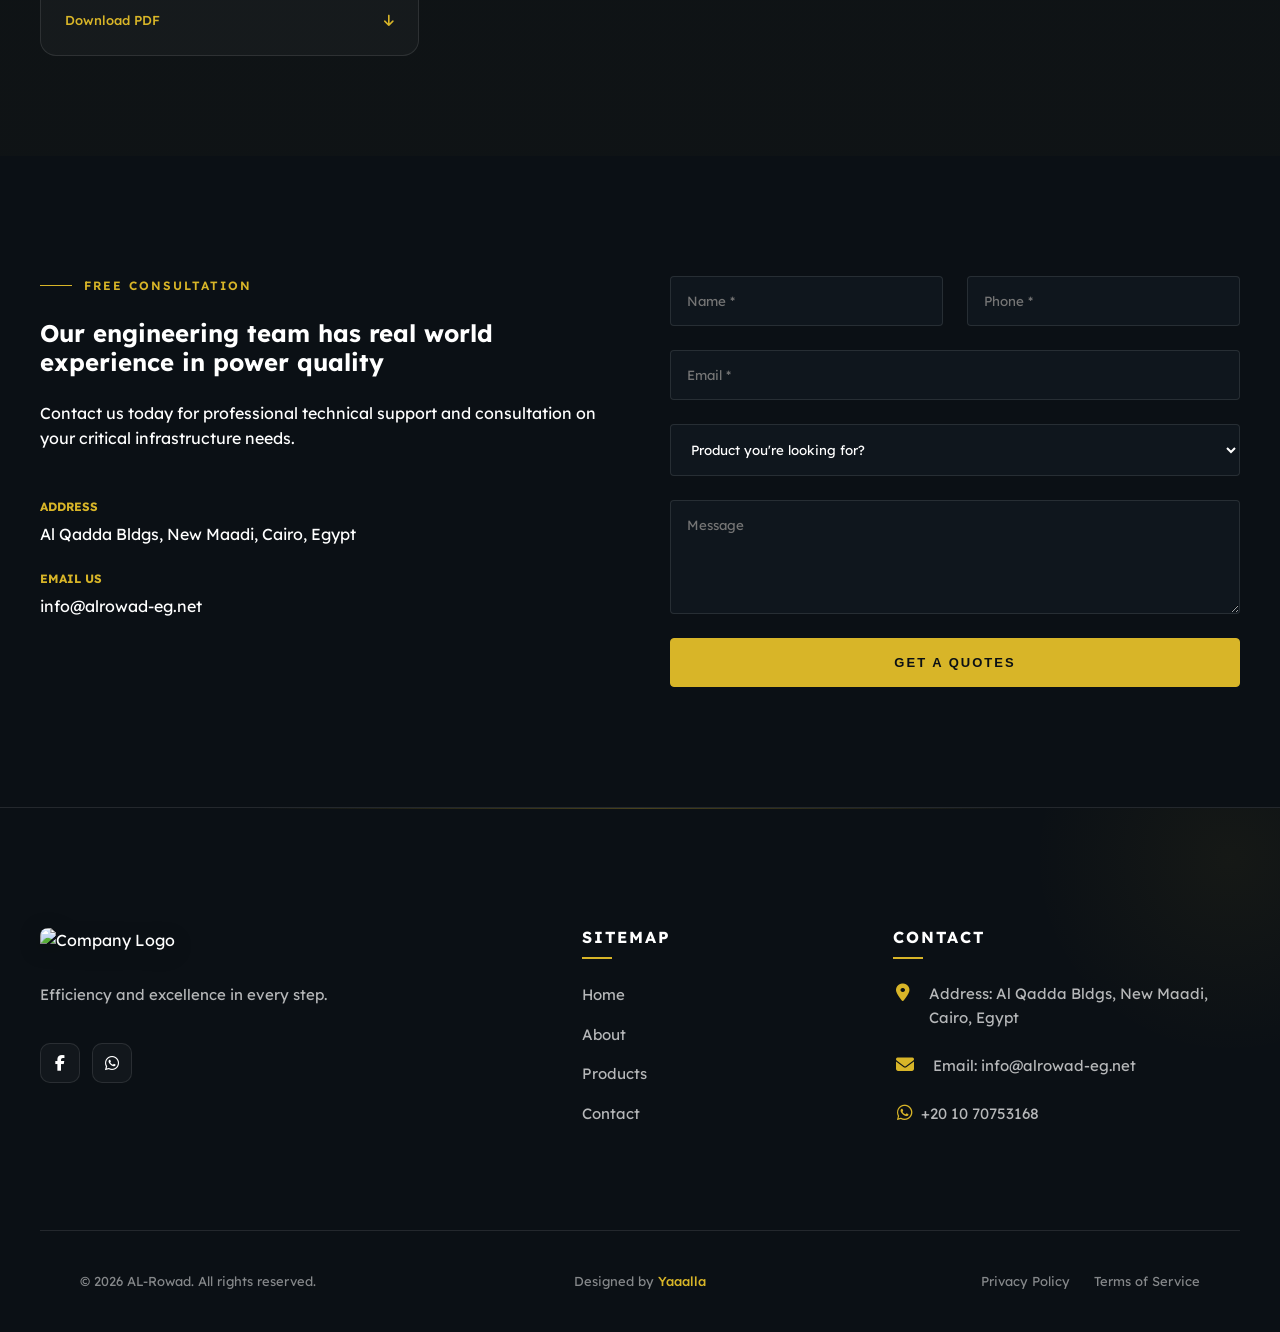
==== commit 190658b6: "update files" ====
--- a/index.html
+++ b/index.html
@@ -198,7 +198,30 @@
             display: grid;
             grid-template-columns: repeat(auto-fill, minmax(280px, 1fr));
             gap: 32px;
-            margin-top: 50px;
+            margin-top: 30px;
+        }
+
+        .catalog-category {
+            margin-top: 60px;
+        }
+
+        .category-title {
+            font-size: 22px;
+            color: var(--accent);
+            margin-bottom: 30px;
+            display: flex;
+            align-items: center;
+            gap: 20px;
+            text-transform: uppercase;
+            letter-spacing: 3px;
+            font-weight: 700;
+        }
+
+        .category-title::after {
+            content: '';
+            flex: 1;
+            height: 1px;
+            background: linear-gradient(90deg, rgba(216, 181, 40, 0.3), transparent);
         }
 
         .pdf-card {
@@ -234,8 +257,9 @@
         .pdf-thumb img {
             width: 100%;
             height: 100%;
-            object-fit: cover;
+            object-fit: contain;
             transition: var(--transition-slow);
+            padding: 10px;
         }
 
         .pdf-card:hover .pdf-thumb img {
@@ -305,13 +329,11 @@
                 <ul>
                     <li class="en-content"><a href="index.html" class="active">Home</a></li>
                     <li class="en-content"><a href="about.html">About</a></li>
-                    <li class="en-content"><a href="services.html">Services</a></li>
                     <li class="en-content"><a href="products.html">Products</a></li>
                     <li class="en-content"><a href="contact.html">Contact</a></li>
 
                     <li class="ar-content" style="display:none;"><a href="index.html" class="active">الرئيسية</a></li>
                     <li class="ar-content" style="display:none;"><a href="about.html">عن الشركة</a></li>
-                    <li class="ar-content" style="display:none;"><a href="services.html">الخدمات</a></li>
                     <li class="ar-content" style="display:none;"><a href="products.html">المنتجات</a></li>
                     <li class="ar-content" style="display:none;"><a href="contact.html">اتصل بنا</a></li>
                 </ul>
@@ -369,7 +391,10 @@
         <section class="product-videos" style="padding-bottom: 0;">
             <div class="container">
                 <div class="section-header" style="text-align: center;" data-reveal>
-                    <div class="tagline" style="justify-content: center;">Visual Showcase</div>
+                    <div class="tagline" style="justify-content: center;">
+                        <span class="en-content">Visual Showcase</span>
+                        <span class="ar-content" style="display:none;">عرض مرئي</span>
+                    </div>
                     <h2 class="en-content">Our PRODUCTS in Action</h2>
                     <h2 class="ar-content" style="display:none;">منتجاتنا في الواقع</h2>
                 </div>
@@ -384,87 +409,24 @@
             </div>
         </section>
 
-        <!-- Innovation Section -->
-        <section class="innovation">
-            <div class="container">
-                <div class="section-header" data-reveal>
-                    <div class="tagline">The AL-Rowad Edge</div>
-                    <h2 class="en-content">Precision. Innovation. Legacy.</h2>
-                    <h2 class="ar-content" style="display:none;">الدقة. الابتكار. الإرث.</h2>
-                </div>
-
-                <div class="innovation-grid">
-                    <div class="innovation-card" data-reveal>
-                        <div class="premium-icon-box">
-                            <i class="fas fa-chart-line"></i>
-                        </div>
-                        <h3 class="service-title en-content">Consumer Insights</h3>
-                        <p class="service-description en-content">The east side to a deluxe apartment in move on up to
-                            the east side.</p>
-
-                        <h3 class="service-title ar-content" style="display:none;">رؤى المستهلك</h3>
-                        <p class="service-description ar-content" style="display:none;">الجانب الشرقي لشقة فاخرة
-                            الانتقال إلى الأعلى على الجانب الشرقي.</p>
-                    </div>
-                    <div class="innovation-card" data-reveal>
-                        <div class="premium-icon-box">
-                            <i class="fas fa-rocket"></i>
-                        </div>
-                        <h3 class="service-title en-content">Emerging Ideas</h3>
-                        <p class="service-description en-content">The east side to a deluxe apartment in move on up to
-                            the east side.</p>
-
-                        <h3 class="service-title ar-content" style="display:none;">أفكار ناشئة</h3>
-                        <p class="service-description ar-content" style="display:none;">الجانب الشرقي لشقة فاخرة
-                            الانتقال إلى الأعلى على الجانب الشرقي.</p>
-                    </div>
-                    <div class="innovation-card" data-reveal>
-                        <div class="premium-icon-box">
-                            <i class="fas fa-users-cog"></i>
-                        </div>
-                        <h3 class="service-title en-content">Thought Leadership</h3>
-                        <p class="service-description en-content">The east side to a deluxe apartment in move on up to
-                            the east side.</p>
-
-                        <h3 class="service-title ar-content" style="display:none;">قيادة الفكر</h3>
-                        <p class="service-description ar-content" style="display:none;">الجانب الشرقي لشقة فاخرة
-                            الانتقال إلى الأعلى على الجانب الشرقي.</p>
-                    </div>
-                    <div class="innovation-card" data-reveal>
-                        <div class="premium-icon-box">
-                            <i class="fas fa-bullseye"></i>
-                        </div>
-                        <h3 class="service-title en-content">Marketing Goals</h3>
-                        <p class="service-description en-content">The east side to a deluxe apartment in move on up to
-                            the east side.</p>
-
-                        <h3 class="service-title ar-content" style="display:none;">أهداف التسويق</h3>
-                        <p class="service-description ar-content" style="display:none;">الجانب الشرقي لشقة فاخرة
-                            الانتقال إلى الأعلى على الجانب الشرقي.</p>
-                    </div>
-                </div>
-            </div>
-        </section>
 
         <!-- Portfolio Section -->
         <section class="portfolio">
             <div class="container">
                 <div class="about-content-wrapper" style="max-width: 800px; margin: 0 auto; text-align: center;">
                     <div class="portfolio-info" data-reveal>
-                        <div class="tagline" style="justify-content: center;">About Our Company</div>
+                        <div class="tagline" style="justify-content: center;">
+                            <span class="en-content">About Our Company</span>
+                            <span class="ar-content" style="display:none;">عن شركتنا</span>
+                        </div>
                         <h2 class="en-content">Efficiency and excellence in every step.</h2>
                         <h2 class="ar-content" style="display:none;">الكفاءة والتميز في كل خطوة.</h2>
 
-                        <p class="en-content" style="margin: 24px 0;">A tale of a fateful trip that started from this
-                            tropic port aboard this tiny ship today still wanted by the government they survive as
-                            soldiers of fortune to a deluxe apartment in the sky moving on up to the east side a family.
-                        </p>
-                        <p class="ar-content" style="display:none; margin: 24px 0;">قصة رحلة مصيرية بدأت من هذا الميناء
-                            الاستوائي على متن هذه السفينة الصغيرة اليوم لا تزال مطلوبة من قبل الحكومة وهم ينجون كجنود
-                            ثروة إلى شقة فاخرة في السماء تنتقل إلى الجانب الشرقي لعائلة.</p>
-
-                        <p class="en-content">The government they survive as soldiers of fortune baby if you've ever
-                            wondered the east side to a deluxe apartment.</p>
+                        <p class="en-content" style="margin: 24px 0;">Al-Rowad General Supplies (est. 2020) company specializes in electrical supplies and maintenance, focusing on: UPS systems, Stabilizers, Isolation Transformers, Lead Acid Batteries, and Power Quality solutions.</p>
+                        <p class="ar-content" style="display:none; margin: 24px 0;">تتخصص شركة الرواد للتوريدات العمومية (تأسست عام 2020) في التوريدات الكهربائية والصيانة، مع التركيز على: أنظمة UPS، ومنظمات الجهد، ومحولات العزل، وبطاريات الرصاص الحمضية، وحلول جودة الطاقة.</p>
+
+                        <p class="en-content text-italic" style="border-left: 2px solid var(--accent); padding-left: 24px;">"Our experience includes international brands such as ABB, Schneider, Javac, Rsun for UPS and Fiamm, Yuasa, CSB, Long for batteries."</p>
+                        <p class="ar-content text-italic" style="display:none; border-right: 2px solid var(--accent); padding-right: 24px;">"تشمل خبرتنا علامات تجارية عالمية مثل ABB وSchneider وJavac وRsun لأنظمة UPS، وFiamm وYuasa وCSB وLong للبطاريات."</p>
                     </div>
                 </div>
             </div>
@@ -474,47 +436,69 @@
         <section class="testimonials">
             <div class="container">
                 <div class="section-header" style="text-align: center;" data-reveal>
-                    <div class="tagline" style="justify-content: center;">Portfolio</div>
+                    <div class="tagline" style="justify-content: center;">
+                        <span class="en-content">Portfolio</span>
+                        <span class="ar-content" style="display:none;">معرض الأعمال</span>
+                    </div>
                     <h2>Our PRODUCTS</h2>
-                    <p class="en-content">A tale of a fateful trip that started from this tropic port aboard this tiny
-                        ship today stillers</p>
+                    <p class="en-content">Specialized power equipment and electrical solutions for industrial stability and efficiency.</p>
+                    <p class="ar-content" style="display:none;">معدات طاقة متخصصة وحلول كهربائية للاستقرار الصناعي والكفاءة.</p>
                 </div>
 
                 <div class="innovation-grid">
                     <div class="innovation-card" data-reveal>
                         <div class="portfolio-item"><img
-                                src="assets/images/products/WhatsApp Image 2026-03-09 at 12.10.35 PM (1).jpeg"
-                                alt="Product 1"></div>
-                        <h3 class="en-content">Premium Product</h3>
-                        <p class="en-content">Excellence and quality in every detail.</p>
+                                src="assets/images/products/images/Model: C 1-10 K.jpeg"
+                                alt="UPS Model C 1-10K"></div>
+                        <h3 class="en-content">UPS Systems</h3>
+                        <p class="en-content">High-performance UPS solutions for critical power protection.</p>
+                        <h3 class="ar-content" style="display:none;">أنظمة UPS</h3>
+                        <p class="ar-content" style="display:none;">حلول UPS عالية الأداء لحماية الطاقة الحرجة.</p>
                     </div>
                     <div class="innovation-card" data-reveal>
                         <div class="portfolio-item"><img
-                                src="assets/images/products/WhatsApp Image 2026-03-09 at 12.11.12 PM.jpeg"
-                                alt="Product 2"></div>
-                        <h3 class="en-content">Innovative Solution</h3>
-                        <p class="en-content">Excellence and quality in every detail.</p>
+                                src="assets/images/products/images/WhatsApp Image 2026-03-09 at 12.10.35 PM (1).jpeg"
+                                alt="Electrical Supplies"></div>
+                        <h3 class="en-content">Voltage Stabilizers</h3>
+                        <p class="en-content">Precision voltage control for industrial applications.</p>
+                        <h3 class="ar-content" style="display:none;">منظمات الجهد</h3>
+                        <p class="ar-content" style="display:none;">تحكم دقيق في الجهد للتطبيقات الصناعية.</p>
                     </div>
                     <div class="innovation-card" data-reveal>
                         <div class="portfolio-item"><img
-                                src="assets/images/products/WhatsApp Image 2026-03-09 at 12.11.12 PM (1).jpeg"
-                                alt="Product 3"></div>
-                        <h3 class="en-content">Quality Craftsmanship</h3>
-                        <p class="en-content">Excellence and quality in every detail.</p>
+                                src="assets/images/products/images/WhatsApp Image 2026-03-09 at 12.11.12 PM.jpeg"
+                                alt="Power Quality"></div>
+                        <h3 class="en-content">Power Quality Solutions</h3>
+                        <p class="en-content">Optimizing power efficiency and reliability.</p>
+                        <h3 class="ar-content" style="display:none;">حلول جودة الطاقة</h3>
+                        <p class="ar-content" style="display:none;">تحسين كفاءة الطاقة وموثوقيتها.</p>
                     </div>
                     <div class="innovation-card" data-reveal>
                         <div class="portfolio-item"><img
-                                src="assets/images/products/WhatsApp Image 2026-03-09 at 12.11.12 PM (2).jpeg"
-                                alt="Product 4"></div>
-                        <h3 class="en-content">Modern Design</h3>
-                        <p class="en-content">Excellence and quality in every detail.</p>
+                                src="assets/images/products/images/WhatsApp Image 2026-03-09 at 12.11.12 PM (1).jpeg"
+                                alt="Battery Solutions"></div>
+                        <h3 class="en-content">Industrial Batteries</h3>
+                        <p class="en-content">Reliable Lead Acid and CSB battery solutions.</p>
+                        <h3 class="ar-content" style="display:none;">بطاريات صناعية</h3>
+                        <p class="ar-content" style="display:none;">حلول بطاريات Lead Acid و CSB الموثوقة.</p>
                     </div>
                     <div class="innovation-card" data-reveal>
                         <div class="portfolio-item"><img
-                                src="assets/images/products/WhatsApp Image 2026-03-09 at 12.11.12 PM (3).jpeg"
-                                alt="Product 5"></div>
-                        <h3 class="en-content">Elegant Finish</h3>
-                        <p class="en-content">Excellence and quality in every detail.</p>
+                                src="assets/images/products/images/WhatsApp Image 2026-03-09 at 12.11.12 PM (2).jpeg"
+                                alt="Maintenance Services"></div>
+                        <h3 class="en-content">Maintenance & Support</h3>
+                        <p class="en-content">Expert engineering support and maintenance services.</p>
+                        <h3 class="ar-content" style="display:none;">الصيانة والدعم</h3>
+                        <p class="ar-content" style="display:none;">دعم هندسي متخصص وخدمات صيانة.</p>
+                    </div>
+                    <div class="innovation-card" data-reveal>
+                        <div class="portfolio-item"><img
+                                src="assets/images/products/images/WhatsApp Image 2026-03-09 at 12.11.12 PM (3).jpeg"
+                                alt="Isolation Transformers"></div>
+                        <h3 class="en-content">Isolation Transformers</h3>
+                        <p class="en-content">Superior protection for sensitive electronic equipment.</p>
+                        <h3 class="ar-content" style="display:none;">محولات العزل</h3>
+                        <p class="ar-content" style="display:none;">حماية فائقة للمعدات الإلكترونية الحساسة.</p>
                     </div>
                 </div>
             </div>
@@ -524,14 +508,19 @@
         <section class="partners" style="background: var(--bg-secondary); padding: 80px 0;">
             <div class="container">
                 <div class="section-header" style="text-align: center; margin-bottom: 60px;" data-reveal>
-                    <div class="tagline" style="justify-content: center;">OUR PARTNERS</div>
-                    <h2 class="en-content">Trusted by International Brands</h2>
+                    <div class="tagline" style="justify-content: center;">
+                        <span class="en-content">OUR PARTNERS</span>
+                        <span class="ar-content" style="display:none;">شركاؤنا</span>
+                    </div>
+                    <h2 class="en-content">Trusted by Global Brands</h2>
                     <h2 class="ar-content" style="display:none;">موثوقون من قبل علامات تجارية عالمية</h2>
                 </div>
-                <div class="partners-list"
-                    style="display: flex; flex-wrap: wrap; justify-content: center; gap: 40px; opacity: 1;">
-                    <img src="./assets/images/PARTNERS/all.jpg" alt="Our Partners"
-                        style="max-height: 200px; width: auto; max-width: 100%; border-radius: 20px;">
+                <div class="partners-list" data-reveal>
+                    <img src="assets/images/PARTNERS/Abb-removebg-preview.png" alt="ABB" class="partner-logo">
+                    <img src="assets/images/PARTNERS/Flmm-removebg-preview.png" alt="FIAMM" class="partner-logo">
+                    <img src="assets/images/PARTNERS/NPP-removebg-preview.png" alt="NPP" class="partner-logo">
+                    <img src="assets/images/PARTNERS/cs3-removebg-preview.png" alt="CSB" class="partner-logo">
+                    <img src="assets/images/PARTNERS/yuasa-removebg-preview.png" alt="YUASA" class="partner-logo">
                 </div>
             </div>
         </section>
@@ -540,113 +529,175 @@
         <section class="catalogs">
             <div class="container">
                 <div class="section-header" style="text-align: center;" data-reveal>
-                    <div class="tagline" style="justify-content: center;">Resources</div>
+                    <div class="tagline" style="justify-content: center;">
+                        <span class="en-content">Resources</span>
+                        <span class="ar-content" style="display:none;">الموارد</span>
+                    </div>
                     <h2 class="en-content">Product Catalogs</h2>
                     <h2 class="ar-content" style="display:none;">كتالوجات المنتجات</h2>
                 </div>
                 
-                <div class="catalogs-grid">
-                    <!-- CSB PDF Card -->
-                    <a href="assets/images/products/Battery Brands: 1) CSB.pdf" target="_blank" class="pdf-card" data-reveal>
-                        <div class="pdf-thumb">
-                            <img src="assets/images/products/pdf-images/Battery Brands: 1) CSB.png" alt="CSB Catalog">
-                            <div class="pdf-overlay-icon"><i class="fas fa-file-pdf"></i></div>
-                        </div>
-                        <div class="pdf-info">
-                            <h4 class="en-content">CSB Battery Catalog</h4>
-                            <h4 class="ar-content" style="display:none;">كتالوج بطاريات CSB</h4>
-                        </div>
-                        <div class="pdf-action">
-                            <span class="en-content">Download PDF</span>
-                            <span class="ar-content" style="display:none;">تحميل الكتالوج</span>
-                            <i class="fas fa-arrow-down"></i>
-                        </div>
-                    </a>
-
-                    <!-- FIAMM PDF Card -->
-                    <a href="assets/images/products/Battery Brands: 2) FIAMM.pdf" target="_blank" class="pdf-card" data-reveal>
-                        <div class="pdf-thumb">
-                            <img src="assets/images/products/pdf-images/Battery Brands: 2) FIAMM.png" alt="FIAMM Catalog">
-                            <div class="pdf-overlay-icon"><i class="fas fa-file-pdf"></i></div>
-                        </div>
-                        <div class="pdf-info">
-                            <h4 class="en-content">FIAMM Battery Catalog</h4>
-                            <h4 class="ar-content" style="display:none;">كتالوج بطاريات FIAMM</h4>
-                        </div>
-                        <div class="pdf-action">
-                            <span class="en-content">Download PDF</span>
-                            <span class="ar-content" style="display:none;">تحميل الكتالوج</span>
-                            <i class="fas fa-arrow-down"></i>
-                        </div>
-                    </a>
-
-                    <!-- YUASA PDF Card -->
-                    <a href="assets/images/products/Battery Brands: 3) YUASA.pdf" target="_blank" class="pdf-card" data-reveal>
-                        <div class="pdf-thumb">
-                            <img src="assets/images/products/pdf-images/Battery Brands: 3) YUASA.png" alt="YUASA Catalog">
-                            <div class="pdf-overlay-icon"><i class="fas fa-file-pdf"></i></div>
-                        </div>
-                        <div class="pdf-info">
-                            <h4 class="en-content">YUASA Battery Catalog</h4>
-                            <h4 class="ar-content" style="display:none;">كتالوج بطاريات YUASA</h4>
-                        </div>
-                        <div class="pdf-action">
-                            <span class="en-content">Download PDF</span>
-                            <span class="ar-content" style="display:none;">تحميل الكتالوج</span>
-                            <i class="fas fa-arrow-down"></i>
-                        </div>
-                    </a>
-
-                    <!-- Rsun PDF Card -->
-                    <a href="assets/images/products/UPS Brands: 2) Rsun.pdf" target="_blank" class="pdf-card" data-reveal>
-                        <div class="pdf-thumb">
-                            <img src="assets/images/products/pdf-images/UPS Brands: 2) Rsun.png" alt="Rsun Catalog">
-                            <div class="pdf-overlay-icon"><i class="fas fa-file-pdf"></i></div>
-                        </div>
-                        <div class="pdf-info">
-                            <h4 class="en-content">Rsun UPS Catalog</h4>
-                            <h4 class="ar-content" style="display:none;">كتالوج UPS Rsun</h4>
-                        </div>
-                        <div class="pdf-action">
-                            <span class="en-content">Download PDF</span>
-                            <span class="ar-content" style="display:none;">تحميل الكتالوج</span>
-                            <i class="fas fa-arrow-down"></i>
-                        </div>
-                    </a>
-
-                    <!-- Javac PDF Card -->
-                    <a href="assets/images/products/UPS Brands: 3) Javac.pdf" target="_blank" class="pdf-card" data-reveal>
-                        <div class="pdf-thumb">
-                            <img src="assets/images/products/pdf-images/UPS Brands: 3) Javac.png" alt="Javac Catalog">
-                            <div class="pdf-overlay-icon"><i class="fas fa-file-pdf"></i></div>
-                        </div>
-                        <div class="pdf-info">
-                            <h4 class="en-content">Javac UPS Catalog</h4>
-                            <h4 class="ar-content" style="display:none;">كتالوج UPS Javac</h4>
-                        </div>
-                        <div class="pdf-action">
-                            <span class="en-content">Download PDF</span>
-                            <span class="ar-content" style="display:none;">تحميل الكتالوج</span>
-                            <i class="fas fa-arrow-down"></i>
-                        </div>
-                    </a>
-
-                    <!-- Powerscale PDF Card -->
-                    <a href="assets/images/products/3) Powerscale.pdf" target="_blank" class="pdf-card" data-reveal>
-                        <div class="pdf-thumb">
-                            <img src="assets/images/products/pdf-images/3) Powerscale.png" alt="Powerscale Data">
-                            <div class="pdf-overlay-icon"><i class="fas fa-file-pdf"></i></div>
-                        </div>
-                        <div class="pdf-info">
-                            <h4 class="en-content">Powerscale Technical Data</h4>
-                            <h4 class="ar-content" style="display:none;">البيانات الفنية Powerscale</h4>
-                        </div>
-                        <div class="pdf-action">
-                            <span class="en-content">Download PDF</span>
-                            <span class="ar-content" style="display:none;">تحميل الكتالوج</span>
-                            <i class="fas fa-arrow-down"></i>
-                        </div>
-                    </a>
+                <!-- Category 1: UPS Systems -->
+                <div class="catalog-category" data-reveal>
+                    <h3 class="category-title">
+                        <span class="en-content">UPS Systems</span>
+                        <span class="ar-content" style="display:none;">أنظمة UPS</span>
+                    </h3>
+                    <div class="catalogs-grid">
+                        <!-- PowerValue 11 RT Card -->
+                        <a href="assets/images/products/PowerValue 11 RT.pdf" target="_blank" class="pdf-card">
+                            <div class="pdf-thumb">
+                                <img src="assets/images/products/pdf-images/PowerValue_11_RT-removebg-preview.png" alt="ABB PowerValue 11 RT">
+                                <div class="pdf-overlay-icon"><i class="fas fa-file-pdf"></i></div>
+                            </div>
+                            <div class="pdf-info">
+                                <h4 class="en-content">ABB PowerValue 11 RT</h4>
+                                <h4 class="ar-content" style="display:none;">ABB PowerValue 11 RT</h4>
+                            </div>
+                            <div class="pdf-action">
+                                <span class="en-content">Download PDF</span>
+                                <span class="ar-content" style="display:none;">تحميل الكتالوج</span>
+                                <i class="fas fa-arrow-down"></i>
+                            </div>
+                        </a>
+
+                        <!-- PowerValue 11T G2 Card -->
+                        <a href="assets/images/products/PowerValue 11T G2.pdf" target="_blank" class="pdf-card">
+                            <div class="pdf-thumb">
+                                <img src="assets/images/products/pdf-images/PowerValue_11T_G2-removebg-preview.png" alt="ABB PowerValue 11T G2">
+                                <div class="pdf-overlay-icon"><i class="fas fa-file-pdf"></i></div>
+                            </div>
+                            <div class="pdf-info">
+                                <h4 class="en-content">ABB PowerValue 11T G2</h4>
+                                <h4 class="ar-content" style="display:none;">ABB PowerValue 11T G2</h4>
+                            </div>
+                            <div class="pdf-action">
+                                <span class="en-content">Download PDF</span>
+                                <span class="ar-content" style="display:none;">تحميل الكتالوج</span>
+                                <i class="fas fa-arrow-down"></i>
+                            </div>
+                        </a>
+
+                        <!-- Rsun PDF Card -->
+                        <a href="assets/images/products/UPS Brands: 2) Rsun.pdf" target="_blank" class="pdf-card">
+                            <div class="pdf-thumb">
+                                <img src="assets/images/products/pdf-images/UPS_Brands__2__Rsun-removebg-preview.png" alt="Rsun UPS Catalog">
+                                <div class="pdf-overlay-icon"><i class="fas fa-file-pdf"></i></div>
+                            </div>
+                            <div class="pdf-info">
+                                <h4 class="en-content">Rsun UPS Series</h4>
+                                <h4 class="ar-content" style="display:none;">كتالوج UPS Rsun</h4>
+                            </div>
+                            <div class="pdf-action">
+                                <span class="en-content">Download PDF</span>
+                                <span class="ar-content" style="display:none;">تحميل الكتالوج</span>
+                                <i class="fas fa-arrow-down"></i>
+                            </div>
+                        </a>
+
+                        <!-- Javac PDF Card -->
+                        <a href="assets/images/products/UPS Brands: 3) Javac.pdf" target="_blank" class="pdf-card">
+                            <div class="pdf-thumb">
+                                <img src="assets/images/products/pdf-images/UPS_Brands__3__Javac-removebg-preview.png" alt="Javac Catalog">
+                                <div class="pdf-overlay-icon"><i class="fas fa-file-pdf"></i></div>
+                            </div>
+                            <div class="pdf-info">
+                                <h4 class="en-content">Javac UPS Series</h4>
+                                <h4 class="ar-content" style="display:none;">كتالوج UPS Javac</h4>
+                            </div>
+                            <div class="pdf-action">
+                                <span class="en-content">Download PDF</span>
+                                <span class="ar-content" style="display:none;">تحميل الكتالوج</span>
+                                <i class="fas fa-arrow-down"></i>
+                            </div>
+                        </a>
+                    </div>
+                </div>
+
+                <!-- Category 2: Industrial Batteries -->
+                <div class="catalog-category" data-reveal>
+                    <h3 class="category-title">
+                        <span class="en-content">Industrial Batteries</span>
+                        <span class="ar-content" style="display:none;">البطاريات الصناعية</span>
+                    </h3>
+                    <div class="catalogs-grid">
+                        <!-- CSB PDF Card -->
+                        <a href="assets/images/products/Battery Brands: 1) CSB.pdf" target="_blank" class="pdf-card">
+                            <div class="pdf-thumb">
+                                <img src="assets/images/products/pdf-images/Battery_Brands__1__CSB-removebg-preview.png" alt="CSB Catalog">
+                                <div class="pdf-overlay-icon"><i class="fas fa-file-pdf"></i></div>
+                            </div>
+                            <div class="pdf-info">
+                                <h4 class="en-content">CSB Battery Catalog</h4>
+                                <h4 class="ar-content" style="display:none;">كتالوج بطاريات CSB</h4>
+                            </div>
+                            <div class="pdf-action">
+                                <span class="en-content">Download PDF</span>
+                                <span class="ar-content" style="display:none;">تحميل الكتالوج</span>
+                                <i class="fas fa-arrow-down"></i>
+                            </div>
+                        </a>
+
+                        <!-- FIAMM PDF Card -->
+                        <a href="assets/images/products/Battery Brands: 2) FIAMM.pdf" target="_blank" class="pdf-card">
+                            <div class="pdf-thumb">
+                                <img src="assets/images/products/pdf-images/Battery_Brands__2__FIAMM-removebg-preview.png" alt="FIAMM Catalog">
+                                <div class="pdf-overlay-icon"><i class="fas fa-file-pdf"></i></div>
+                            </div>
+                            <div class="pdf-info">
+                                <h4 class="en-content">FIAMM Battery Catalog</h4>
+                                <h4 class="ar-content" style="display:none;">كتالوج بطاريات FIAMM</h4>
+                            </div>
+                            <div class="pdf-action">
+                                <span class="en-content">Download PDF</span>
+                                <span class="ar-content" style="display:none;">تحميل الكتالوج</span>
+                                <i class="fas fa-arrow-down"></i>
+                            </div>
+                        </a>
+
+                        <!-- YUASA PDF Card -->
+                        <a href="assets/images/products/Battery Brands: 3) YUASA.pdf" target="_blank" class="pdf-card">
+                            <div class="pdf-thumb">
+                                <img src="assets/images/products/pdf-images/Battery_Brands__3__YUASA-removebg-preview.png" alt="YUASA Catalog">
+                                <div class="pdf-overlay-icon"><i class="fas fa-file-pdf"></i></div>
+                            </div>
+                            <div class="pdf-info">
+                                <h4 class="en-content">YUASA Battery Catalog</h4>
+                                <h4 class="ar-content" style="display:none;">كتالوج بطاريات YUASA</h4>
+                            </div>
+                            <div class="pdf-action">
+                                <span class="en-content">Download PDF</span>
+                                <span class="ar-content" style="display:none;">تحميل الكتالوج</span>
+                                <i class="fas fa-arrow-down"></i>
+                            </div>
+                        </a>
+                    </div>
+                </div>
+
+                <!-- Category 3: Voltage Regulators -->
+                <div class="catalog-category" data-reveal>
+                    <h3 class="category-title">
+                        <span class="en-content">Voltage Regulators</span>
+                        <span class="ar-content" style="display:none;">منظمات الجهد</span>
+                    </h3>
+                    <div class="catalogs-grid">
+                        <!-- AVR Card -->
+                        <a href="assets/images/products/Automatic_Voltage_Regulator_SRV11_Series.pdf" target="_blank" class="pdf-card">
+                            <div class="pdf-thumb">
+                                <img src="assets/images/products/pdf-images/Automatic Voltage Regulator..png" alt="Automatic Voltage Regulator">
+                                <div class="pdf-overlay-icon"><i class="fas fa-file-pdf"></i></div>
+                            </div>
+                            <div class="pdf-info">
+                                <h4 class="en-content">SRV11 Series Regulators</h4>
+                                <h4 class="ar-content" style="display:none;">منظمات سلسلة SRV11</h4>
+                            </div>
+                            <div class="pdf-action">
+                                <span class="en-content">Download PDF</span>
+                                <span class="ar-content" style="display:none;">تحميل الكتالوج</span>
+                                <i class="fas fa-arrow-down"></i>
+                            </div>
+                        </a>
+                    </div>
                 </div>
             </div>
         </section>
@@ -656,14 +707,14 @@
             <div class="container">
                 <div class="contact-grid">
                     <div class="contact-info-block" data-reveal>
-                        <div class="tagline">FREE CONSULTATION</div>
-                        <h2 class="en-content">Our business plan consultants have real world experience</h2>
-                        <h2 class="ar-content" style="display:none;">مستشارو خطة العمل لدينا لديهم خبرة في العالم
-                            الحقيقي</h2>
-                        <p class="en-content" style="margin: 24px 0;">A tale of a fateful trip that started from this
-                            tropic port aboard this tiny ship today stillers</p>
-                        <p class="ar-content" style="display:none; margin: 24px 0;">قصة رحلة مصيرية بدأت من هذا الميناء
-                            الاستوائي على متن هذه السفينة الصغيرة اليوم.</p>
+                        <div class="tagline">
+                            <span class="en-content">FREE CONSULTATION</span>
+                            <span class="ar-content" style="display:none;">استشارة مجانية</span>
+                        </div>
+                        <h2 class="en-content">Our engineering team has real world experience in power quality</h2>
+                        <h2 class="ar-content" style="display:none;">فريقنا الهندسي لديه خبرة واقعية في جودة الطاقة</h2>
+                        <p class="en-content" style="margin: 24px 0;">Contact us today for professional technical support and consultation on your critical infrastructure needs.</p>
+                        <p class="ar-content" style="display:none; margin: 24px 0;">اتصل بنا اليوم للحصول على دعم فني واستشارات مهنية لاحتياجات بنيتك التحتية الحيوية.</p>
 
                         <div style="margin-top: 48px;">
                             <div style="margin-bottom: 24px;">
@@ -699,16 +750,20 @@
                             <input type="email" placeholder="البريد الإلكتروني *" class="ar-content"
                                 style="display:none;">
                             <select class="en-content">
-                                <option>Service you’re looking for?</option>
-                                <option>Architectural Design</option>
-                                <option>Project Management</option>
-                                <option>Structural Engineering</option>
+                                <option value="" disabled selected>Product you're looking for?</option>
+                                <option>UPS Systems</option>
+                                <option>Voltage Stabilizers</option>
+                                <option>Industrial Batteries</option>
+                                <option>Isolation Transformers</option>
+                                <option>Power Quality Solutions</option>
                             </select>
                             <select class="ar-content" style="display:none;">
-                                <option>الخدمة التي تبحث عنها؟</option>
-                                <option>التصميم المعماري</option>
-                                <option>إدارة المشاريع</option>
-                                <option>الهندسة الإنشائية</option>
+                                <option value="" disabled selected>المنتج الذي تبحث عنه؟</option>
+                                <option>أنظمة UPS</option>
+                                <option>منظمات الجهد</option>
+                                <option>البطاريات الصناعية</option>
+                                <option>محولات العزل</option>
+                                <option>حلول جودة الطاقة</option>
                             </select>
                             <textarea rows="5" placeholder="Message" class="en-content"></textarea>
                             <textarea rows="5" placeholder="الرسالة" class="ar-content"
@@ -736,7 +791,7 @@
                     <div class="footer-socials">
                         <a href="https://www.facebook.com/alrowadenergy" target="_blank"><i
                                 class="fab fa-facebook-f"></i></a>
-                        <a href="https://wa.me/201070753167" target="_blank"><i class="fab fa-whatsapp"></i></a>
+                        <a href="https://wa.me/201070753168" target="_blank"><i class="fab fa-whatsapp"></i></a>
                     </div>
                 </div>
 
@@ -747,26 +802,8 @@
                     <ul class="footer-links">
                         <li><a href="index.html">Home</a></li>
                         <li><a href="about.html">About</a></li>
-                        <li><a href="services.html">Service</a></li>
                         <li><a href="products.html">Products</a></li>
                         <li><a href="contact.html">Contact</a></li>
-                    </ul>
-                </div>
-
-                <!-- Services Column -->
-                <div class="footer-column" data-reveal>
-                    <h4 class="en-content">Service</h4>
-                    <h4 class="ar-content" style="display:none;">خدماتنا</h4>
-                    <ul class="footer-links">
-                        <li class="en-content"><a href="services.html">Architectural Design</a></li>
-                        <li class="en-content"><a href="services.html">Structural Engineering</a></li>
-                        <li class="en-content"><a href="services.html">Project Management</a></li>
-                        <li class="en-content"><a href="services.html">Urban Development</a></li>
-
-                        <li class="ar-content" style="display:none;"><a href="services.html">التصميم المعماري</a></li>
-                        <li class="ar-content" style="display:none;"><a href="services.html">الهندسة الإنشائية</a></li>
-                        <li class="ar-content" style="display:none;"><a href="services.html">إدارة المشاريع</a></li>
-                        <li class="ar-content" style="display:none;"><a href="services.html">التطوير الحضري</a></li>
                     </ul>
                 </div>
 
@@ -777,40 +814,40 @@
                     <ul class="footer-contact-info">
                         <li>
                             <i class="fas fa-map-marker-alt"></i>
-                            <p>Address: Al Qadda Bldgs, New Maadi, Cairo, Egypt</p>
+                            <p class="en-content">Address: Al Qadda Bldgs, New Maadi, Cairo, Egypt</p>
+                            <p class="ar-content" style="display:none;">العنوان: عمارات القادة، المعادي الجديدة، القاهرة، مصر</p>
                         </li>
                         <li>
                             <i class="fas fa-envelope"></i>
-                            <p>Email: <a href="mailto:info@alrowad-eg.net">info@alrowad-eg.net</a></p>
+                            <p class="en-content">Email: <a href="mailto:info@alrowad-eg.net">info@alrowad-eg.net</a></p>
+                            <p class="ar-content" style="display:none;">البريد: <a href="mailto:info@alrowad-eg.net">info@alrowad-eg.net</a></p>
                         </li>
                         <li>
                             <p>
 
-                                <a href="https://wa.me/201070753167" target="_blank"><i class="fab fa-whatsapp"></i> +20
-                                    10 70753167</a>
+                                <a href="https://wa.me/201070753168" target="_blank"><i class="fab fa-whatsapp"></i> +20
+                                    10 70753168</a>
                             </p>
                         </li>
                     </ul>
                 </div>
             </div>
-
             <div class="footer-bottom">
-                <div class="footer-copyright">
-                    <p class="en-content">&copy; 2026 Al-Rowad. All rights reserved.</p>
-                    <p class="ar-content" style="display:none;">&copy; 2026 الرواد. جميع الحقوق محفوظة.</p>
-                </div>
-                <div class="footer-legal-links">
-                    <a href="#" class="en-content">Privacy Policy</a>
-                    <a href="#" class="en-content">Terms of Service</a>
-                    <a href="contact.html" class="en-content">Contact Us</a>
-
-                    <a href="#" class="ar-content" style="display:none;">سياسة الخصوصية</a>
-                    <a href="#" class="ar-content" style="display:none;">شروط الخدمة</a>
-                    <a href="contact.html" class="ar-content" style="display:none;">اتصل بنا</a>
-                </div>
-                <div class="designer-credit">
-                    <span class="en-content">Designed by <a href="https://www.yaaalla.com" target="_blank">Yaaalla</a></span>
-                    <span class="ar-content" style="display:none;">تصميم بواسطة <a href="https://www.yaaalla.com" target="_blank">يالا</a></span>
+                <div class="container">
+                    <div class="footer-copyright">
+                        <p class="en-content">&copy; 2026 AL-Rowad. All rights reserved.</p>
+                        <p class="ar-content" style="display:none;">&copy; 2026 الرواد. جميع الحقوق محفوظة.</p>
+                    </div>
+                    <div class="designer-credit">
+                        <span class="en-content">Designed by <a href="http://www.yaaalla.com" target="_blank">Yaaalla</a></span>
+                        <span class="ar-content" style="display:none;">تصميم بواسطة <a href="http://www.yaaalla.com" target="_blank">يالا</a></span>
+                    </div>
+                    <div class="footer-legal-links">
+                        <a href="#" class="en-content">Privacy Policy</a>
+                        <a href="#" class="en-content">Terms of Service</a>
+                        <a href="#" class="ar-content" style="display:none;">سياسة الخصوصية</a>
+                        <a href="#" class="ar-content" style="display:none;">شروط الخدمة</a>
+                    </div>
                 </div>
             </div>
         </div>
--- a/assets/css/modern-2026.css
+++ b/assets/css/modern-2026.css
@@ -0,0 +1,995 @@
+@import url('https://fonts.googleapis.com/css2?family=Lexend:wght@300;400;500;600;700;800&family=Readex+Pro:wght@200;300;400;500;600;700&display=swap');
+
+:root {
+    /* Colors - 2026 Premium Dark Palette */
+    --bg-main: #0B1015;
+    --bg-secondary: #0F161D;
+    --accent: #D8B528; /* Gold/Yellow from original/image */
+    --accent-hover: #F2C94C;
+    --text-primary: #FFFFFF;
+    --text-secondary: rgba(255, 255, 255, 0.7);
+    --text-muted: rgba(255, 255, 255, 0.5);
+    --glass: rgba(255, 255, 255, 0.03);
+    --glass-border: rgba(255, 255, 255, 0.1);
+    
+    /* Layout */
+    --container-width: 1300px;
+    --section-padding: 120px 0;
+    --border-radius: 8px;
+    
+    /* Transitions */
+    --transition-fast: all 0.2s cubic-bezier(0.4, 0, 0.2, 1);
+    --transition-slow: all 0.6s cubic-bezier(0.4, 0, 0.2, 1);
+}
+
+*, *::before, *::after {
+    margin: 0;
+    padding: 0;
+    box-sizing: border-box;
+}
+
+html, body {
+    overflow-x: clip;
+    width: 100%;
+}
+
+body {
+    font-family: 'Lexend', sans-serif;
+    background-color: var(--bg-main);
+    color: var(--text-primary);
+    line-height: 1.6;
+    max-width: 100%;
+    position: relative;
+}
+
+img {
+    max-width: 100%;
+}
+
+a {
+    text-decoration: none;
+    color: inherit;
+    transition: var(--transition-fast);
+}
+
+ul {
+    list-style: none;
+}
+
+.container {
+    max-width: var(--container-width);
+    margin: 0 auto;
+    padding: 0 40px;
+}
+
+/* Typography Extensions */
+h1, h2, h3, h4 {
+    line-height: 1.2;
+    font-weight: 700;
+    word-wrap: break-word;
+    overflow-wrap: break-word;
+}
+
+p, a, span, li {
+    overflow-wrap: break-word;
+    word-wrap: break-word;
+}
+
+.text-accent { color: var(--accent); }
+.text-italic { font-style: italic; }
+
+/* Global Components */
+
+/* Layout Shell */
+header {
+    position: fixed;
+    top: 0;
+    left: 0;
+    width: 100%;
+    z-index: 1000;
+    padding: 24px 0;
+    transition: var(--transition-fast);
+}
+
+header.scrolled {
+    background: rgba(11, 16, 21, 0.85);
+    backdrop-filter: blur(20px);
+    padding: 16px 0;
+    border-bottom: 1px solid var(--glass-border);
+}
+
+header .container {
+    display: flex;
+    justify-content: space-between;
+    align-items: center;
+}
+
+.logo img {
+    height: 45px;
+    width: 45px;
+    border-radius: 50%;
+    object-fit: cover;
+    border: 2px solid var(--accent);
+}
+
+nav ul {
+    display: flex;
+    gap: 32px;
+}
+
+nav ul li a {
+    font-size: 13px;
+    font-weight: 500;
+    text-transform: uppercase;
+    letter-spacing: 1.5px;
+    color: var(--text-secondary);
+}
+
+nav ul li a:hover, nav ul li a.active {
+    color: var(--accent);
+}
+
+.header-right {
+    display: flex;
+    align-items: center;
+    gap: 20px;
+}
+
+.lang-switcher-btn {
+    display: inline-flex;
+    align-items: center;
+    padding: 6px 16px;
+    background: rgba(255, 255, 255, 0.05);
+    border: 1px solid var(--glass-border);
+    border-radius: 30px;
+    cursor: pointer;
+    font-size: 13px;
+    font-weight: 500;
+    color: var(--text-primary);
+    transition: var(--transition-fast);
+    backdrop-filter: blur(10px);
+}
+
+.lang-switcher-btn:hover {
+    background: rgba(255, 255, 255, 0.1);
+    border-color: var(--accent);
+    color: var(--accent);
+}
+
+/* Buttons */
+.btn-premium {
+    position: relative;
+    display: inline-flex;
+    align-items: center;
+    justify-content: center;
+    padding: 16px 36px;
+    font-size: 13px;
+    font-weight: 700;
+    text-transform: uppercase;
+    letter-spacing: 2px;
+    border-radius: 4px;
+    color: var(--text-primary);
+    background: rgba(255, 255, 255, 0.03);
+    border: 1px solid var(--glass-border);
+    cursor: pointer;
+    transition: var(--transition-slow);
+    overflow: hidden;
+    backdrop-filter: blur(10px);
+    z-index: 1;
+}
+
+.btn-premium i {
+    margin-left: 12px;
+    font-size: 14px;
+    transition: var(--transition-fast);
+}
+
+.btn-premium:hover {
+    border-color: var(--accent);
+    color: var(--accent);
+    transform: translateY(-5px);
+    box-shadow: 0 10px 30px rgba(0, 0, 0, 0.5);
+}
+
+.btn-premium:hover i {
+    transform: translateX(5px);
+}
+
+.btn-filled {
+    background: var(--accent);
+    color: var(--bg-main) !important;
+    border-color: var(--accent);
+}
+
+.btn-filled:hover {
+    background: var(--accent-hover);
+    border-color: var(--accent-hover);
+    color: var(--bg-main) !important;
+    box-shadow: 0 15px 40px rgba(216, 181, 40, 0.3);
+}
+
+/* Shine effect */
+.btn-premium::before {
+    content: '';
+    position: absolute;
+    top: 0;
+    left: -100%;
+    width: 60%;
+    height: 100%;
+    background: linear-gradient(
+        to right,
+        transparent,
+        rgba(255, 255, 255, 0.1),
+        transparent
+    );
+    transform: skewX(-25deg);
+    transition: 0.7s;
+    z-index: -1;
+}
+
+.btn-premium:hover::before {
+    left: 150%;
+}
+
+.lang-switcher-btn i {
+    font-size: 14px;
+    margin-right: 8px;
+}
+
+body.rtl .lang-switcher-btn i {
+    margin-right: 0;
+    margin-left: 8px;
+}
+
+/* Premium Icon System */
+.premium-icon-box {
+    width: 64px;
+    height: 64px;
+    background: var(--glass);
+    border: 1px solid var(--glass-border);
+    border-radius: 12px;
+    display: flex;
+    align-items: center;
+    justify-content: center;
+    font-size: 24px;
+    color: var(--accent);
+    margin-bottom: 32px;
+    transition: var(--transition-slow);
+    position: relative;
+    overflow: hidden;
+}
+
+.premium-icon-box::before {
+    content: '';
+    position: absolute;
+    inset: 0;
+    background: radial-gradient(circle at center, rgba(216, 181, 40, 0.2), transparent 70%);
+    opacity: 0;
+    transition: var(--transition-fast);
+}
+
+.premium-icon-box i, .premium-icon-box img {
+    position: relative;
+    z-index: 1;
+    transition: var(--transition-fast);
+}
+
+.premium-icon-box img {
+    width: 32px;
+    filter: brightness(0) saturate(100%) invert(84%) sepia(29%) saturate(718%) hue-rotate(5deg) brightness(92%) contrast(88%);
+}
+
+/* Hover Effects for Cards with Icons */
+.innovation-card:hover .premium-icon-box,
+.feature-card:hover .premium-icon-box,
+.service-card:hover .premium-icon-box {
+    border-color: var(--accent);
+    background: rgba(216, 181, 40, 0.05);
+    transform: rotate(5deg) scale(1.1);
+    box-shadow: 0 0 20px rgba(216, 181, 40, 0.15);
+}
+
+.innovation-card:hover .premium-icon-box::before,
+.feature-card:hover .premium-icon-box::before,
+.service-card:hover .premium-icon-box::before {
+    opacity: 1;
+}
+
+.innovation-card:hover .premium-icon-box i,
+.feature-card:hover .premium-icon-box i,
+.service-card:hover .premium-icon-box i {
+    transform: rotate(-5deg);
+}
+
+/* Sections */
+section {
+    padding: var(--section-padding);
+}
+
+/* Sections shared styles */
+.tagline {
+    display: flex;
+    align-items: center;
+    gap: 12px;
+    text-transform: uppercase;
+    font-size: 12px;
+    font-weight: 600;
+    letter-spacing: 2px;
+    color: var(--accent);
+    margin-bottom: 24px;
+}
+
+.tagline::before {
+    content: '';
+    width: 32px;
+    height: 1px;
+    background: var(--accent);
+}
+
+/* Partners Section Styling */
+.partners-list {
+    display: flex;
+    flex-wrap: wrap;
+    justify-content: center;
+    align-items: center;
+    gap: 60px;
+    margin-top: 50px;
+}
+
+.partner-logo {
+    max-height: 50px;
+    width: auto;
+    filter: brightness(0) invert(1);
+    opacity: 0.5;
+    transition: var(--transition-fast);
+}
+
+.partner-logo:hover {
+    opacity: 1;
+    transform: scale(1.1);
+}
+
+/* Premium Footer Styling */
+footer {
+    background-color: var(--bg-main);
+    border-top: 1px solid var(--glass-border);
+    padding: 120px 0 0;
+    position: relative;
+    overflow: hidden;
+}
+
+footer::before {
+    content: '';
+    position: absolute;
+    top: 0;
+    left: 50%;
+    transform: translateX(-50%);
+    width: 60%;
+    height: 1px;
+    background: linear-gradient(90deg, transparent, var(--accent), transparent);
+    opacity: 0.3;
+}
+
+footer::after {
+    content: '';
+    position: absolute;
+    top: -150px;
+    right: -150px;
+    width: 400px;
+    height: 400px;
+    background: radial-gradient(circle, rgba(216, 181, 40, 0.05) 0%, transparent 70%);
+    pointer-events: none;
+    z-index: 0;
+}
+
+footer .footer-grid {
+    display: grid;
+    grid-template-columns: 2fr 1fr 1.5fr;
+    gap: 80px;
+    margin-bottom: 80px;
+    position: relative;
+    z-index: 1;
+}
+
+.footer-brand .footer-logo img {
+    height: 70px;
+    width: auto;
+    border-radius: 8px;
+    object-fit: contain;
+    margin-bottom: 28px;
+    filter: drop-shadow(0 4px 10px rgba(0,0,0,0.3));
+}
+
+.footer-brand p {
+    color: var(--text-secondary);
+    line-height: 1.8;
+    max-width: 320px;
+    font-size: 15px;
+}
+
+.footer-column h4 {
+    color: var(--text-primary);
+    font-size: 16px;
+    font-weight: 700;
+    margin-bottom: 35px;
+    letter-spacing: 2px;
+    text-transform: uppercase;
+    position: relative;
+}
+
+.footer-column h4::after {
+    content: '';
+    position: absolute;
+    bottom: -12px;
+    left: 0;
+    width: 30px;
+    height: 2px;
+    background: var(--accent);
+    transition: width 0.3s ease;
+}
+
+.footer-column:hover h4::after {
+    width: 50px;
+}
+
+body.rtl .footer-column h4::after {
+    left: auto;
+    right: 0;
+}
+
+.footer-links {
+    list-style: none;
+    padding: 0;
+}
+
+.footer-links li {
+    margin-bottom: 14px;
+}
+
+.footer-links a {
+    color: var(--text-secondary);
+    transition: all 0.3s cubic-bezier(0.4, 0, 0.2, 1);
+    display: inline-block;
+    font-size: 15px;
+    position: relative;
+}
+
+.footer-links a:hover {
+    color: var(--accent);
+    transform: translateX(10px);
+}
+
+body.rtl .footer-links a:hover {
+    transform: translateX(-10px);
+}
+
+.footer-contact-info li {
+    display: flex;
+    gap: 16px;
+    margin-bottom: 24px;
+    color: var(--text-secondary);
+    font-size: 15px;
+    line-height: 1.6;
+}
+
+.footer-contact-info i {
+    color: var(--accent);
+    font-size: 18px;
+    margin-top: 2px;
+    width: 24px;
+    text-align: center;
+}
+
+.footer-socials {
+    display: flex;
+    gap: 12px;
+    margin-top: 35px;
+}
+
+.footer-socials a {
+    width: 40px;
+    height: 40px;
+    border-radius: 10px;
+    background: rgba(255, 255, 255, 0.03);
+    display: flex;
+    align-items: center;
+    justify-content: center;
+    color: var(--text-primary);
+    border: 1px solid var(--glass-border);
+    transition: all 0.4s cubic-bezier(0.175, 0.885, 0.32, 1.275);
+}
+
+.footer-socials a:hover {
+    background: var(--accent);
+    color: var(--bg-main);
+    transform: translateY(-8px) scale(1.1);
+    border-color: var(--accent);
+    box-shadow: 0 10px 20px rgba(216, 181, 40, 0.2);
+}
+
+footer .footer-bottom {
+    border-top: 1px solid var(--glass-border);
+    padding: 40px 0;
+    display: flex;
+    justify-content: space-between;
+    align-items: center;
+    color: var(--text-muted);
+    font-size: 13px;
+    position: relative;
+    z-index: 1;
+}
+
+.footer-bottom .container {
+    display: flex;
+    justify-content: space-between;
+    align-items: center;
+    width: 100%;
+}
+
+.footer-copyright, .footer-legal-links {
+    flex: 1;
+}
+
+.designer-credit {
+    flex: 1;
+    text-align: center;
+}
+
+.footer-legal-links {
+    display: flex;
+    justify-content: flex-end;
+    gap: 24px;
+}
+
+.footer-legal-links a {
+    color: var(--text-muted);
+    transition: color 0.3s ease;
+    text-decoration: none;
+}
+
+.footer-legal-links a:hover {
+    color: var(--accent);
+}
+
+.designer-credit a {
+    color: var(--accent);
+    text-decoration: none;
+    font-weight: 600;
+}
+
+@media (max-width: 992px) {
+    header .container {
+        padding: 0 24px;
+    }
+
+    /* إخفاء زر اللغة وإظهار زر الهامبرجر بدلاً منه */
+    .lang-switcher-btn {
+        display: none !important;
+    }
+
+    .menu-toggle {
+        display: flex;
+    }
+
+    nav {
+        position: fixed;
+        top: 0;
+        right: 0;
+        width: 300px;
+        height: 100vh;
+        background: rgba(11, 16, 21, 0.98);
+        backdrop-filter: blur(20px);
+        z-index: 1001;
+        display: flex;
+        flex-direction: column;
+        justify-content: center;
+        padding: 50px;
+        transition: transform 0.6s cubic-bezier(0.4, 0, 0.2, 1);
+        border-left: 1px solid var(--glass-border);
+        transform: translateX(100%);
+    }
+
+    nav.active {
+        transform: translateX(0);
+    }
+
+    nav ul {
+        flex-direction: column;
+        gap: 32px;
+    }
+
+    nav ul li a {
+        font-size: 24px;
+        font-weight: 500;
+    }
+
+    /* إضافة زر تبديل اللغة داخل قائمة الناف بار على الموبايل */
+    nav .lang-switcher-mobile {
+        display: flex !important;
+        margin-top: 40px;
+        font-size: 18px;
+        padding: 10px 24px;
+        width: fit-content;
+    }
+}
+
+@media (max-width: 768px) {
+    :root {
+        --section-padding: 60px 0;
+    }
+
+    /* تصغير padding الـ container على الموبايل */
+    .container {
+        padding: 0 20px;
+    }
+
+    .hero-content h1 {
+        font-size: clamp(28px, 8vw, 48px);
+    }
+
+    .hero-btns {
+        display: flex;
+        flex-direction: row;
+        align-items: center;
+        gap: 15px;
+        width: 100%;
+    }
+    
+    .hero-btns .btn-premium {
+        width: 100%;
+        padding: 14px 20px;
+        font-size: 11px;
+    }
+
+    .innovation-grid {
+        grid-template-columns: 1fr;
+    }
+
+    /* شركاء - ضبط الصور على الموبايل لتكون أوضح */
+    .partners-list {
+        gap: 20px !important;
+        padding: 0 10px;
+    }
+
+    .partners-list img {
+        max-width: 90% !important;
+        max-height: 120px !important;
+        height: auto;
+        width: auto;
+    }
+
+    /* فوتر */
+    footer .footer-grid {
+        grid-template-columns: 1fr;
+        gap: 40px;
+    }
+
+    .footer-bottom {
+        flex-direction: column;
+        gap: 16px;
+        text-align: center;
+    }
+
+    .footer-legal-links {
+        flex-wrap: wrap;
+        justify-content: center;
+        gap: 16px;
+    }
+
+    /* تأكيد كل الصور تتكيف مع العرض */
+    img {
+        max-width: 100%;
+        height: auto;
+    }
+
+    /* منع أي section من التجاوز */
+    section, footer, header {
+        max-width: 100%;
+        overflow: hidden;
+    }
+}
+
+.menu-toggle {
+    display: none;
+    flex-direction: column;
+    justify-content: center;
+    align-items: center;
+    width: 44px;
+    height: 44px;
+    background: rgba(255, 255, 255, 0.05);
+    border: 1px solid var(--glass-border);
+    border-radius: 10px;
+    cursor: pointer;
+    z-index: 1002;
+    transition: var(--transition-fast);
+}
+
+.menu-toggle:hover {
+    background: rgba(255, 255, 255, 0.1);
+    border-color: var(--accent);
+}
+
+.menu-toggle .hamburger-box {
+    width: 20px;
+    height: 14px;
+    position: relative;
+    display: flex;
+    flex-direction: column;
+    justify-content: space-between;
+}
+
+.menu-toggle span {
+    display: block;
+    width: 100%;
+    height: 2px;
+    background: var(--text-primary);
+    transition: var(--transition-fast);
+    border-radius: 2px;
+}
+
+.menu-toggle.active span:nth-child(1) {
+    transform: translateY(6px) rotate(45deg);
+}
+
+.menu-toggle.active span:nth-child(2) {
+    opacity: 0;
+}
+
+.menu-toggle.active span:nth-child(3) {
+    transform: translateY(-6px) rotate(-45deg);
+}
+
+/* Language & RTL */
+body.rtl {
+    direction: rtl;
+    text-align: right;
+    font-family: 'Readex Pro', sans-serif;
+}
+
+body.rtl .tagline {
+    justify-content: flex-start;
+}
+
+body.rtl .tagline::before {
+    display: none;
+}
+
+body.rtl .tagline::after {
+    content: '';
+    width: 32px;
+    height: 1px;
+    background: var(--accent);
+    margin-right: 12px;
+}
+
+/* Header RTL fixes */
+body.rtl .header-right {
+    flex-direction: row-reverse;
+}
+
+body.rtl .nav ul {
+    flex-direction: row-reverse;
+}
+
+body.rtl .footer-contact-info li i {
+    margin-right: 0;
+    margin-left: 15px;
+}
+
+body.rtl .btn-premium i {
+    margin-left: 0;
+    margin-right: 10px;
+}
+
+/* Portfolio/About Mirroring */
+body.rtl .about-content-wrapper {
+    text-align: right;
+}
+
+body.rtl .portfolio-info .tagline {
+    justify-content: flex-start;
+}
+
+/* Video Showcase Section */
+.video-grid {
+    display: grid;
+    grid-template-columns: repeat(auto-fit, minmax(400px, 1fr));
+    gap: 30px;
+    margin-top: 50px;
+}
+
+.video-card {
+    position: relative;
+    border-radius: var(--border-radius);
+    overflow: hidden;
+    background: var(--bg-secondary);
+    border: 1px solid var(--glass-border);
+    transition: var(--transition-slow);
+}
+
+.video-card:hover {
+    transform: translateY(-10px);
+    border-color: var(--accent);
+    box-shadow: 0 20px 40px rgba(0, 0, 0, 0.4);
+}
+
+.video-card video {
+    width: 100%;
+    height: auto;
+    display: block;
+    border-radius: var(--border-radius);
+    transition: var(--transition-slow);
+}
+
+.video-card:hover video {
+    transform: scale(1.02);
+}
+
+@media (max-width: 768px) {
+    .video-grid {
+        grid-template-columns: 1fr;
+    }
+}
+
+/* Animations */
+[data-reveal] {
+    opacity: 0;
+    transform: translateY(30px);
+    transition: var(--transition-slow);
+}
+
+[data-reveal].revealed {
+    opacity: 1;
+    transform: translateY(0);
+}
+
+/* Scroll to Top */
+.scroll-top {
+    position: fixed;
+    bottom: 40px;
+    right: 40px;
+    width: 50px;
+    height: 50px;
+    background: var(--bg-secondary);
+    border: 1px solid var(--glass-border);
+    color: var(--accent);
+    border-radius: 50%;
+    display: flex;
+    align-items: center;
+    justify-content: center;
+    cursor: pointer;
+    z-index: 999;
+    opacity: 0;
+    visibility: hidden;
+    transition: var(--transition-fast);
+}
+
+.scroll-top.visible {
+    opacity: 1;
+    visibility: visible;
+}
+
+.scroll-top:hover {
+    background: var(--accent);
+    color: var(--bg-main);
+    transform: translateY(-5px);
+    box-shadow: 0 10px 20px rgba(216, 181, 40, 0.2);
+}
+
+[dir="rtl"] .scroll-top {
+    right: auto;
+    left: 40px;
+}
+
+/* Floating Contact Buttons */
+.floating-contacts {
+    position: fixed;
+    bottom: 40px;
+    right: 40px;
+    display: flex;
+    flex-direction: column;
+    gap: 15px;
+    z-index: 9999;
+    transition: var(--transition-slow);
+}
+
+.floating-btn {
+    width: 60px;
+    height: 60px;
+    border-radius: 50%;
+    display: flex;
+    align-items: center;
+    justify-content: center;
+    font-size: 24px;
+    color: white;
+    box-shadow: 0 10px 25px rgba(0, 0, 0, 0.3);
+    transition: var(--transition-fast);
+    position: relative;
+    border: 1px solid rgba(255, 255, 255, 0.1);
+    backdrop-filter: blur(10px);
+}
+
+.floating-btn.whatsapp {
+    background: #25D366;
+    background: linear-gradient(45deg, #25D366, #128C7E);
+}
+
+.floating-btn.email {
+    background: var(--accent);
+    background: linear-gradient(45deg, var(--accent), var(--accent-hover));
+    color: var(--bg-main);
+}
+
+.floating-btn:hover {
+    transform: scale(1.1) translateY(-5px);
+    box-shadow: 0 15px 35px rgba(0, 0, 0, 0.4);
+}
+
+.floating-btn .tooltip {
+    position: absolute;
+    right: 120%;
+    background: rgba(11, 16, 21, 0.9);
+    padding: 8px 16px;
+    border-radius: 8px;
+    font-size: 13px;
+    font-weight: 500;
+    white-space: nowrap;
+    opacity: 0;
+    visibility: hidden;
+    transition: var(--transition-fast);
+    border: 1px solid var(--glass-border);
+    color: white;
+    pointer-events: none;
+}
+
+body.rtl .floating-btn .tooltip {
+    right: auto;
+    left: 120%;
+}
+
+.floating-btn:hover .tooltip {
+    opacity: 1;
+    visibility: visible;
+    right: 110%;
+}
+
+body.rtl .floating-btn:hover .tooltip {
+    right: auto;
+    left: 110%;
+}
+
+@media (max-width: 768px) {
+    .floating-contacts {
+        bottom: 20px;
+        right: 20px;
+        gap: 10px;
+    }
+    
+    .floating-btn {
+        width: 50px;
+        height: 50px;
+        font-size: 20px;
+    }
+}
+
+body.rtl .floating-contacts {
+    right: auto;
+    left: 40px;
+}
+
+@media (max-width: 768px) {
+    body.rtl .floating-contacts {
+        left: 20px;
+    }
+}
+
+.designer-credit a {
+    color: var(--accent);
+    font-weight: 500;
+    transition: var(--transition-fast);
+}
+
+.designer-credit a:hover {
+    color: var(--accent-hover);
+    text-decoration: underline;
+}
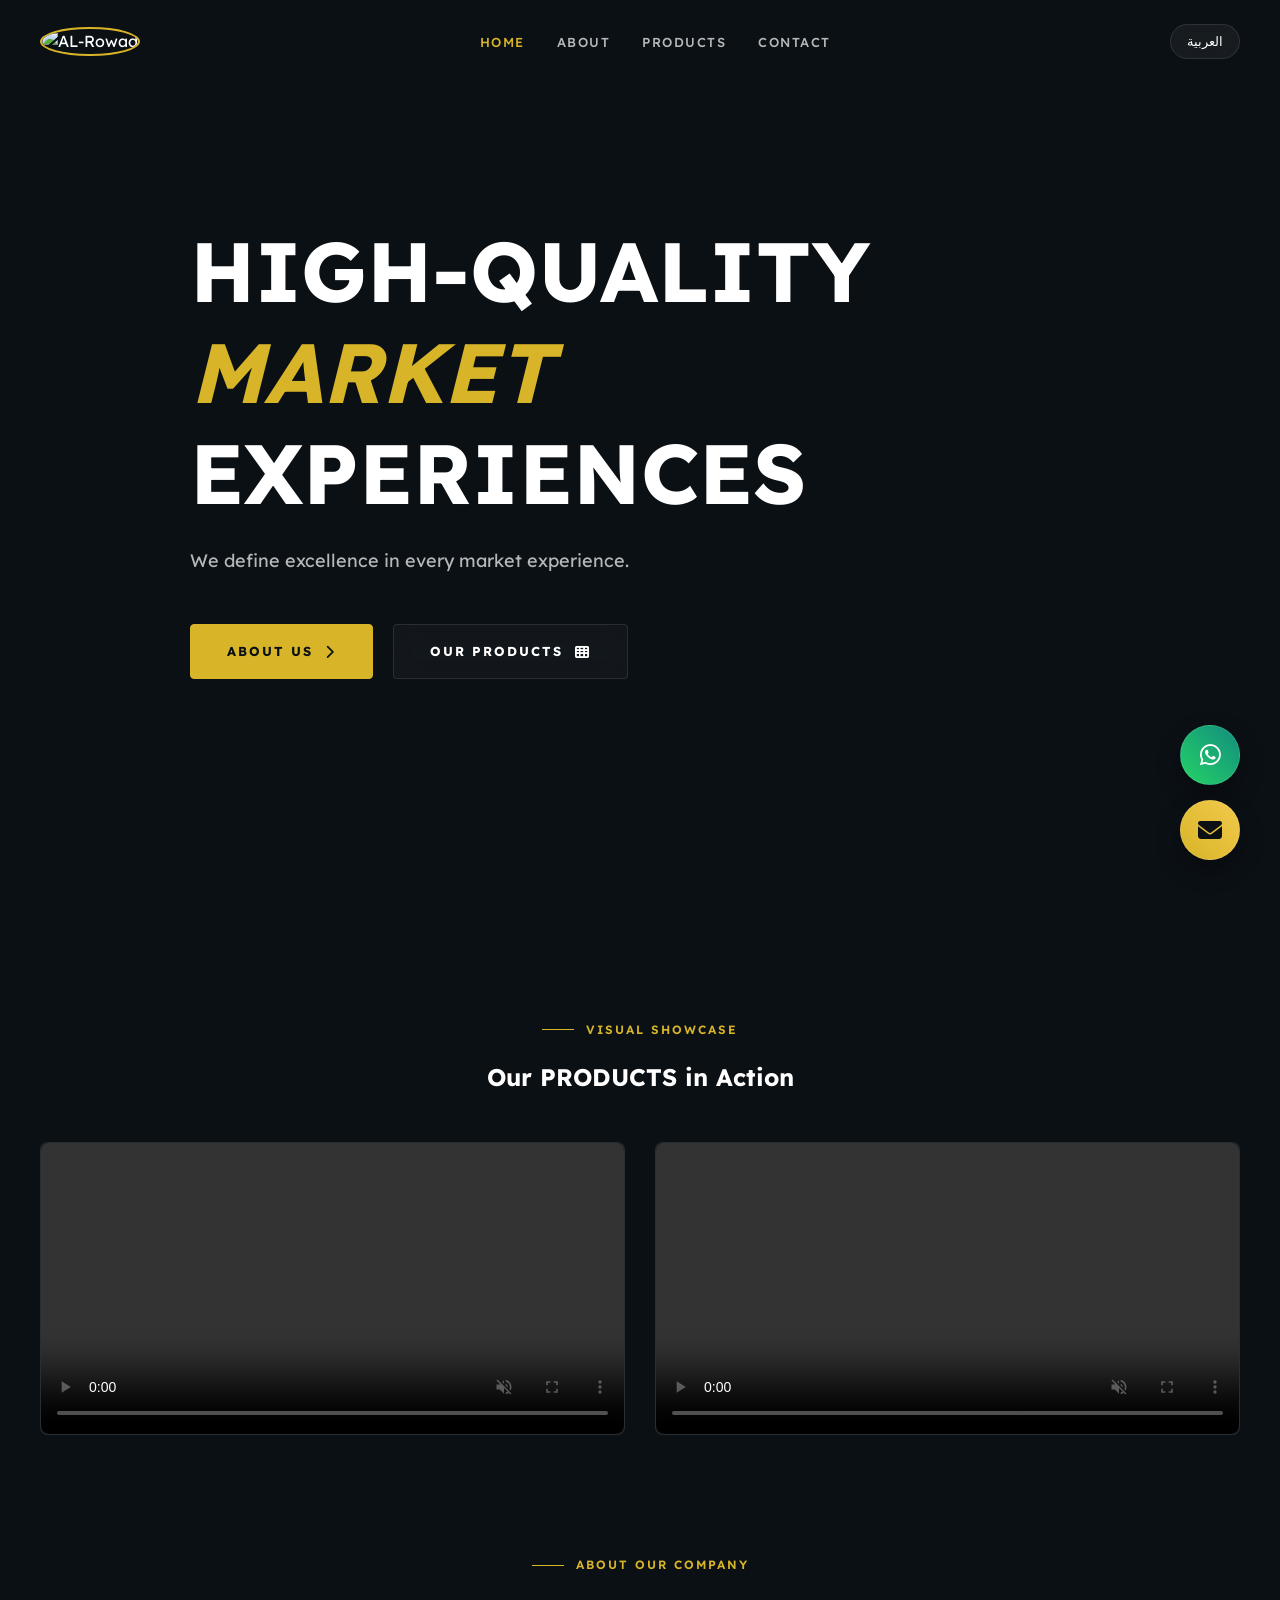
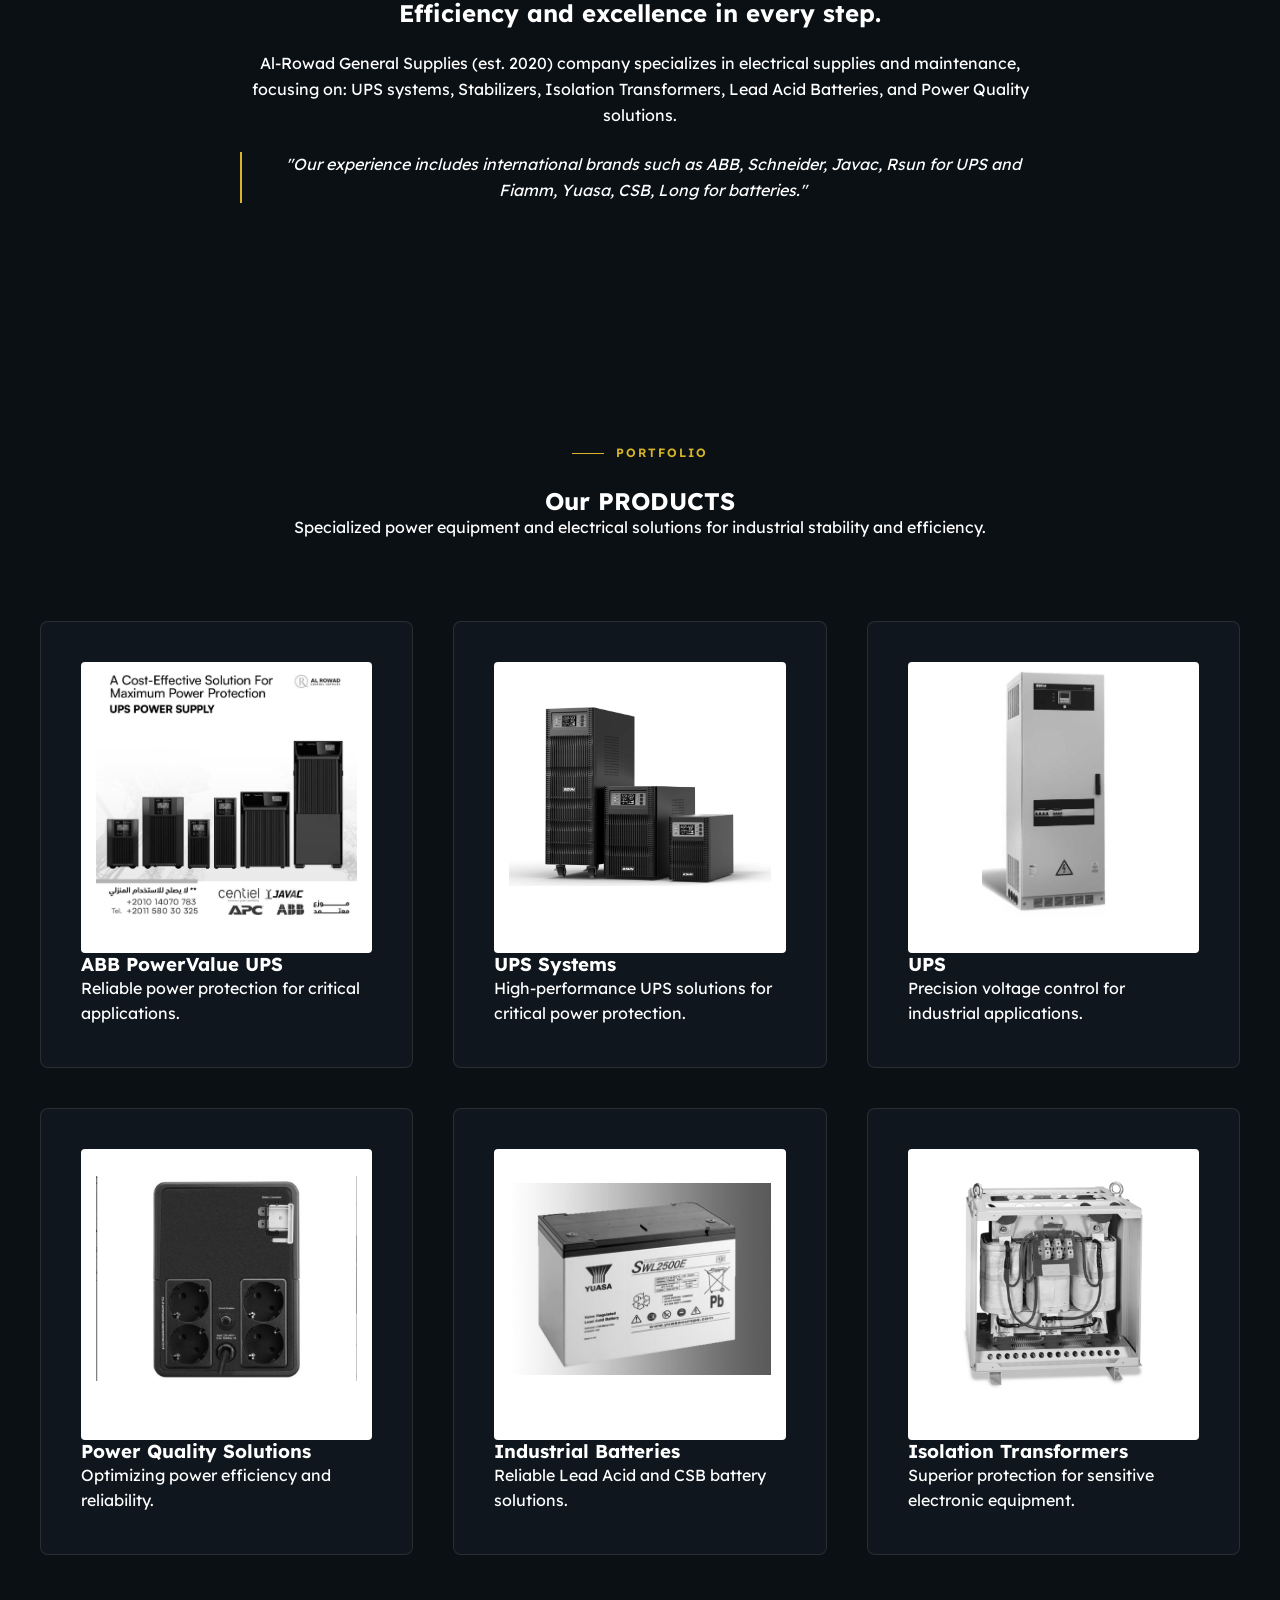
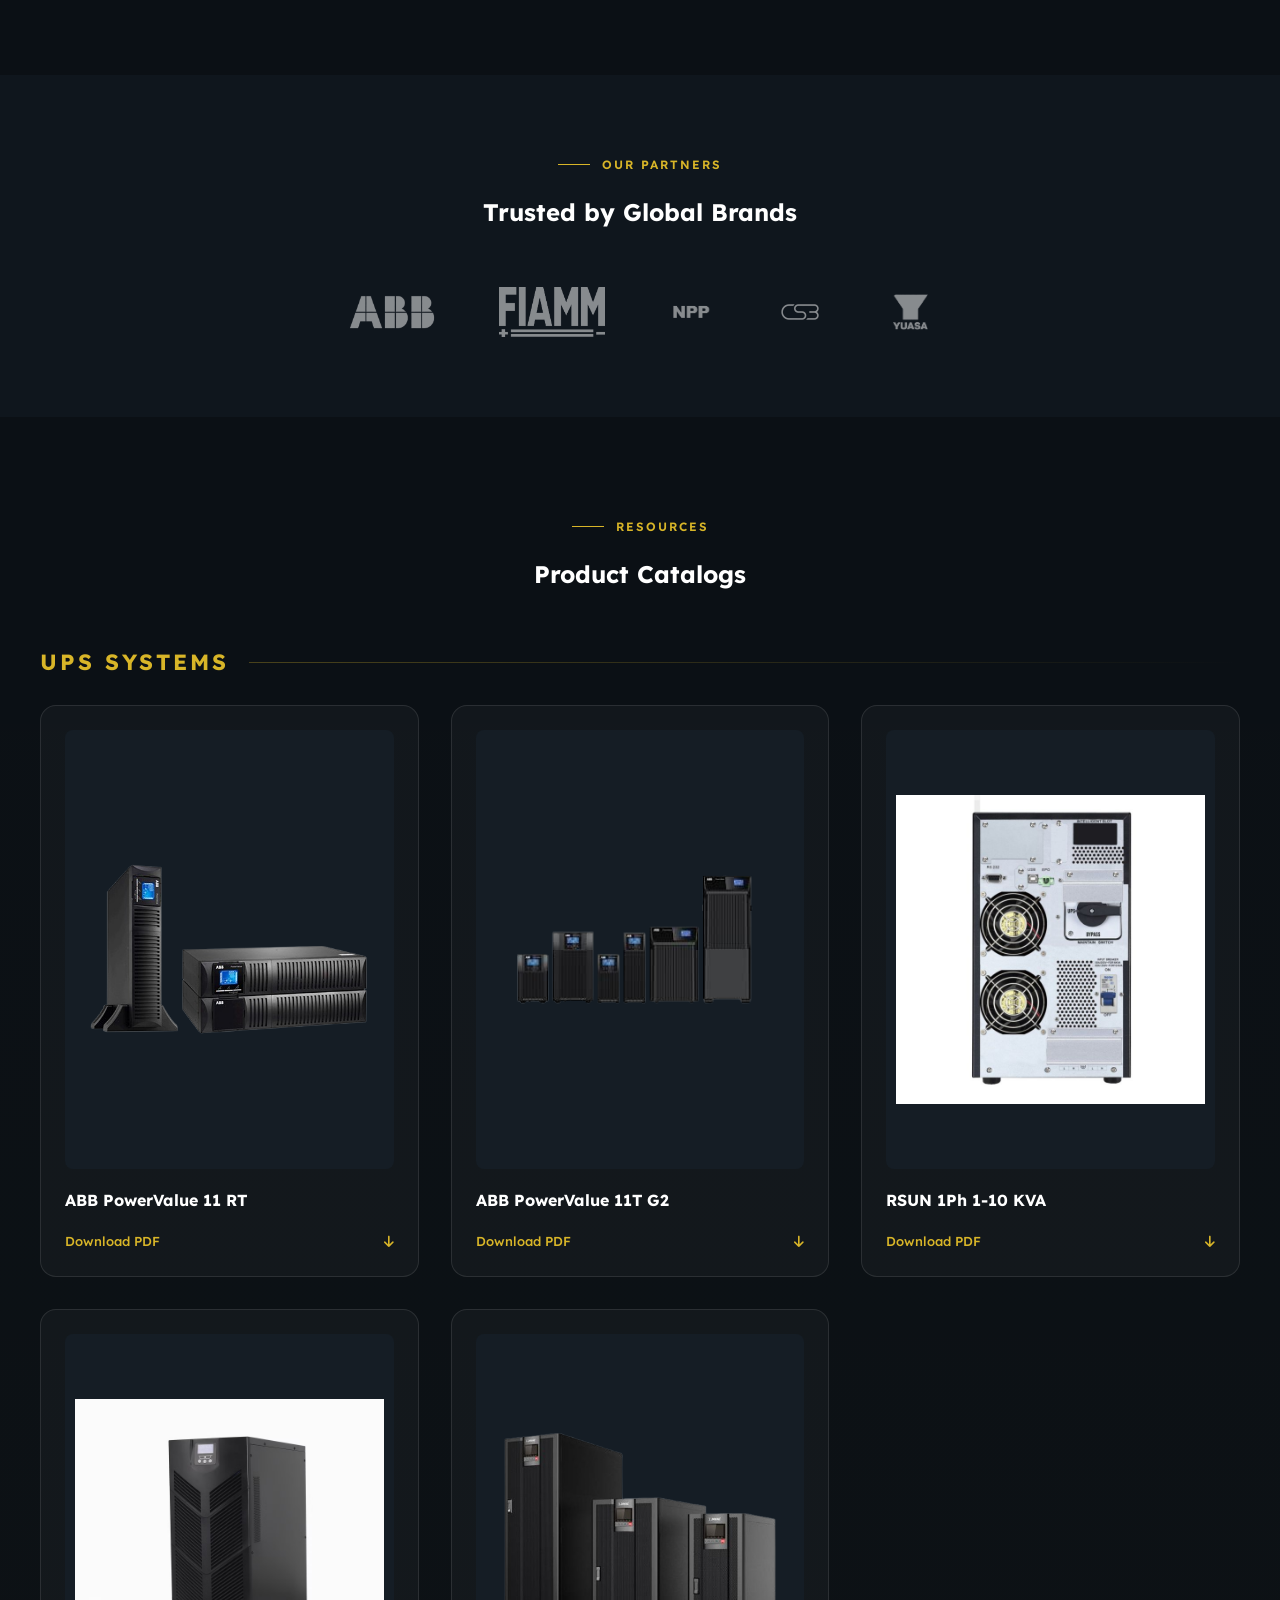
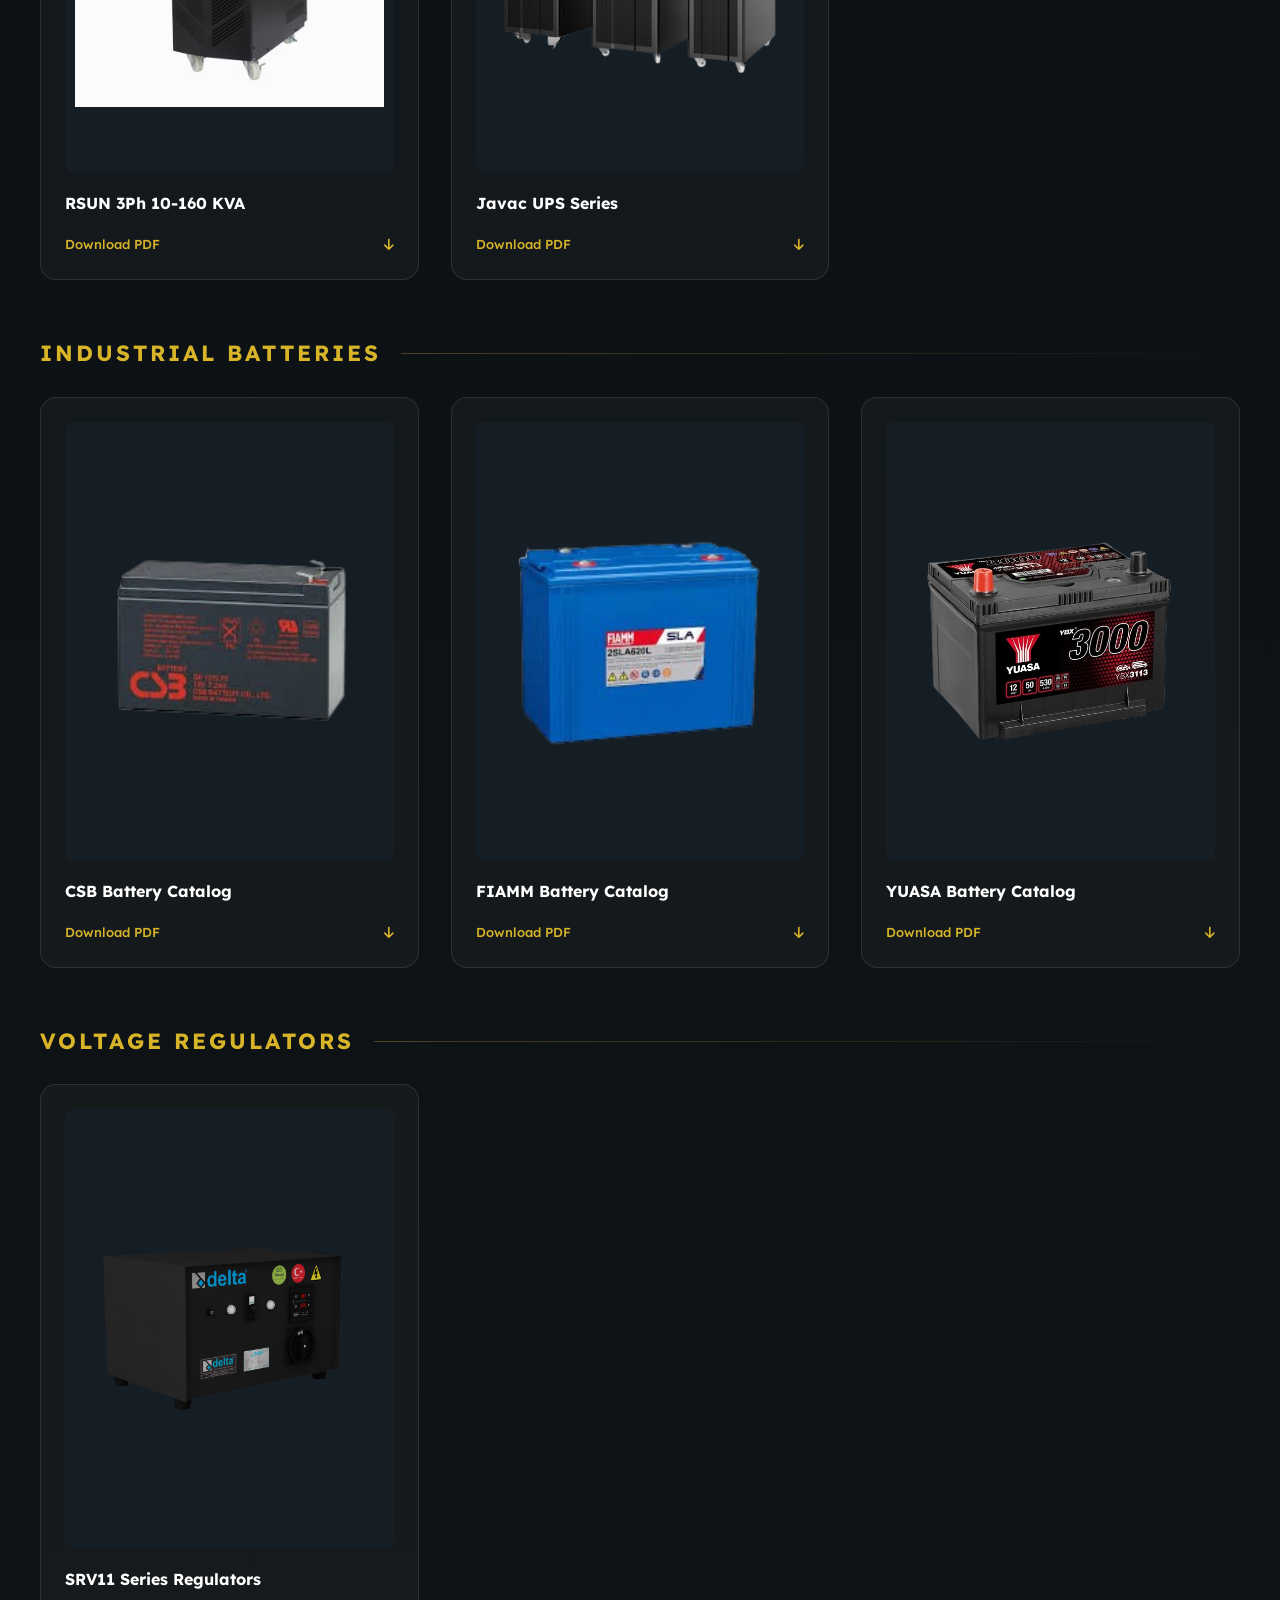
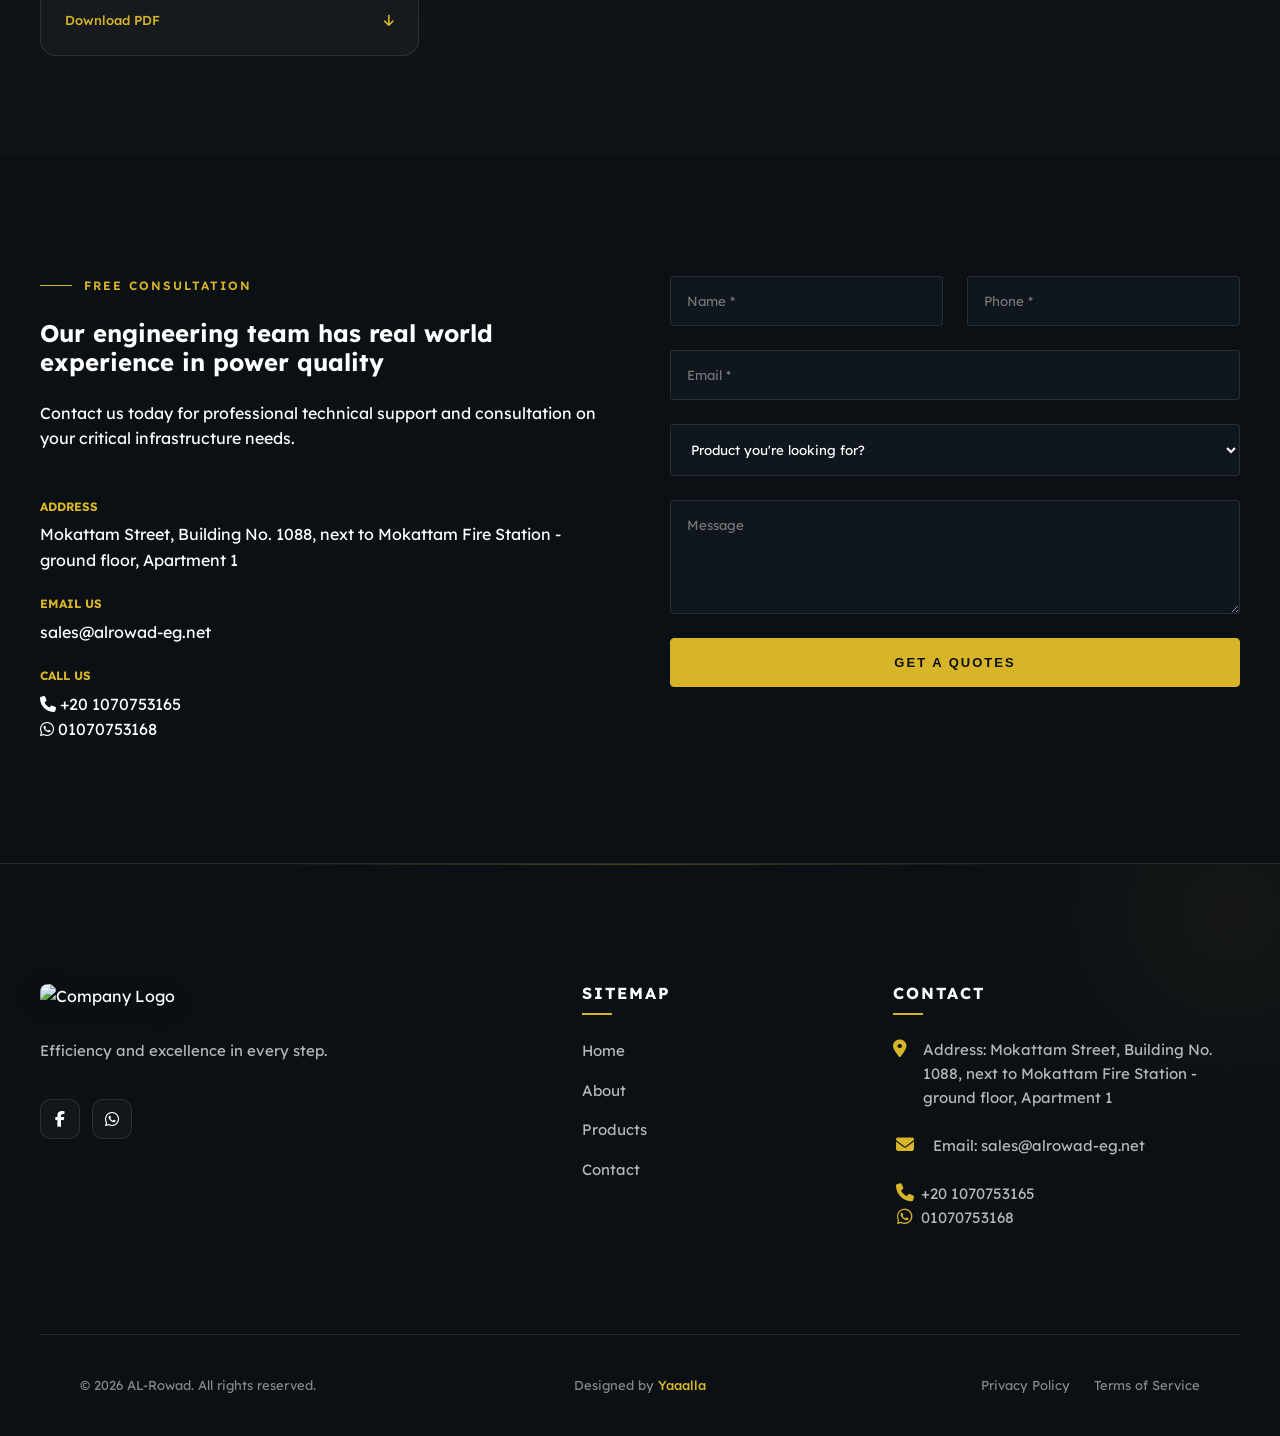
==== commit efce3b55: "update files" ====
--- a/index.html
+++ b/index.html
@@ -5,6 +5,7 @@
     <meta charset="UTF-8">
     <meta name="viewport" content="width=device-width, initial-scale=1.0">
     <title>AL-Rowad | Architecting the Future</title>
+    <link rel="icon" type="image/jpeg" href="assets/images/logo.jpg">
     <link rel="stylesheet" href="https://cdnjs.cloudflare.com/ajax/libs/font-awesome/6.5.1/css/all.min.css">
     <link rel="stylesheet" href="assets/css/modern-2026.css">
     <script src="assets/js/modern-2026.js" defer></script>
@@ -60,8 +61,8 @@
 
         .innovation-card img {
             width: 100%;
-            height: 240px;
-            object-fit: cover;
+            height: 100%;
+            object-fit: contain;
             margin-bottom: 32px;
             border-radius: 4px;
             filter: grayscale(1);
@@ -90,13 +91,19 @@
             aspect-ratio: 1;
             overflow: hidden;
             border-radius: 4px;
+            background: #fff;
+            display: flex;
+            align-items: center;
+            justify-content: center;
         }
 
         .portfolio-item img {
             width: 100%;
             height: 100%;
-            object-fit: cover;
+            object-fit: contain;
             transition: var(--transition-slow);
+            padding: 15px;
+            box-sizing: border-box;
         }
 
         .portfolio-item:hover img {
@@ -448,6 +455,15 @@
                 <div class="innovation-grid">
                     <div class="innovation-card" data-reveal>
                         <div class="portfolio-item"><img
+                                src="assets/images/products/images/ABB PowerValue UPS.jpeg"
+                                alt="ABB PowerValue UPS"></div>
+                        <h3 class="en-content">ABB PowerValue UPS</h3>
+                        <p class="en-content">Reliable power protection for critical applications.</p>
+                        <h3 class="ar-content" style="display:none;">ABB PowerValue UPS</h3>
+                        <p class="ar-content" style="display:none;">حماية موثوقة للطاقة للتطبيقات الحرجة.</p>
+                    </div>
+                    <div class="innovation-card" data-reveal>
+                        <div class="portfolio-item"><img
                                 src="assets/images/products/images/Model: C 1-10 K.jpeg"
                                 alt="UPS Model C 1-10K"></div>
                         <h3 class="en-content">UPS Systems</h3>
@@ -457,11 +473,11 @@
                     </div>
                     <div class="innovation-card" data-reveal>
                         <div class="portfolio-item"><img
-                                src="assets/images/products/images/WhatsApp Image 2026-03-09 at 12.10.35 PM (1).jpeg"
-                                alt="Electrical Supplies"></div>
-                        <h3 class="en-content">Voltage Stabilizers</h3>
+                                src="assets/images/products/images/IREM Stabilizer.jpeg"
+                                alt="UPS"></div>
+                        <h3 class="en-content">UPS</h3>
                         <p class="en-content">Precision voltage control for industrial applications.</p>
-                        <h3 class="ar-content" style="display:none;">منظمات الجهد</h3>
+                        <h3 class="ar-content" style="display:none;">UPS</h3>
                         <p class="ar-content" style="display:none;">تحكم دقيق في الجهد للتطبيقات الصناعية.</p>
                     </div>
                     <div class="innovation-card" data-reveal>
@@ -475,7 +491,7 @@
                     </div>
                     <div class="innovation-card" data-reveal>
                         <div class="portfolio-item"><img
-                                src="assets/images/products/images/WhatsApp Image 2026-03-09 at 12.11.12 PM (1).jpeg"
+                                src="assets/images/products/images/Industrial_Batteries.jpeg"
                                 alt="Battery Solutions"></div>
                         <h3 class="en-content">Industrial Batteries</h3>
                         <p class="en-content">Reliable Lead Acid and CSB battery solutions.</p>
@@ -484,16 +500,7 @@
                     </div>
                     <div class="innovation-card" data-reveal>
                         <div class="portfolio-item"><img
-                                src="assets/images/products/images/WhatsApp Image 2026-03-09 at 12.11.12 PM (2).jpeg"
-                                alt="Maintenance Services"></div>
-                        <h3 class="en-content">Maintenance & Support</h3>
-                        <p class="en-content">Expert engineering support and maintenance services.</p>
-                        <h3 class="ar-content" style="display:none;">الصيانة والدعم</h3>
-                        <p class="ar-content" style="display:none;">دعم هندسي متخصص وخدمات صيانة.</p>
-                    </div>
-                    <div class="innovation-card" data-reveal>
-                        <div class="portfolio-item"><img
-                                src="assets/images/products/images/WhatsApp Image 2026-03-09 at 12.11.12 PM (3).jpeg"
+                                src="assets/images/products/images/Isolation transformer.jpeg"
                                 alt="Isolation Transformers"></div>
                         <h3 class="en-content">Isolation Transformers</h3>
                         <p class="en-content">Superior protection for sensitive electronic equipment.</p>
@@ -578,15 +585,32 @@
                             </div>
                         </a>
 
-                        <!-- Rsun PDF Card -->
-                        <a href="assets/images/products/UPS Brands: 2) Rsun.pdf" target="_blank" class="pdf-card">
+                        <!-- Rsun Single Phase PDF Card -->
+                        <a href="assets/images/products/RSUN Catalogue for single phase 1 - 10 KVA.pdf" target="_blank" class="pdf-card">
                             <div class="pdf-thumb">
-                                <img src="assets/images/products/pdf-images/UPS_Brands__2__Rsun-removebg-preview.png" alt="Rsun UPS Catalog">
+                                <img src="assets/images/products/pdf-images/RSUN Catalogue for single phase 1 - 10 KVA.jpg" alt="Rsun Single Phase UPS Catalog">
                                 <div class="pdf-overlay-icon"><i class="fas fa-file-pdf"></i></div>
                             </div>
                             <div class="pdf-info">
-                                <h4 class="en-content">Rsun UPS Series</h4>
-                                <h4 class="ar-content" style="display:none;">كتالوج UPS Rsun</h4>
+                                <h4 class="en-content">RSUN 1Ph 1-10 KVA</h4>
+                                <h4 class="ar-content" style="display:none;">كتالوج RSUN أحادي الطور</h4>
+                            </div>
+                            <div class="pdf-action">
+                                <span class="en-content">Download PDF</span>
+                                <span class="ar-content" style="display:none;">تحميل الكتالوج</span>
+                                <i class="fas fa-arrow-down"></i>
+                            </div>
+                        </a>
+
+                        <!-- Rsun Three Phase PDF Card -->
+                        <a href="assets/images/products/RSUN Catalogue for Three phase 10-160 KVA.pdf" target="_blank" class="pdf-card">
+                            <div class="pdf-thumb">
+                                <img src="assets/images/products/pdf-images/RSUN Catalogue for Three phase 10-160 KVA.avif" alt="Rsun Three Phase UPS Catalog">
+                                <div class="pdf-overlay-icon"><i class="fas fa-file-pdf"></i></div>
+                            </div>
+                            <div class="pdf-info">
+                                <h4 class="en-content">RSUN 3Ph 10-160 KVA</h4>
+                                <h4 class="ar-content" style="display:none;">كتالوج RSUN ثلاثي الطور</h4>
                             </div>
                             <div class="pdf-action">
                                 <span class="en-content">Download PDF</span>
@@ -723,17 +747,26 @@
                                 <h4 class="ar-content"
                                     style="display:none; font-size: 12px; color: var(--accent); margin-bottom: 8px;">
                                     العنوان</h4>
-                                <p class="en-content">Al Qadda Bldgs, New Maadi, Cairo, Egypt</p>
-                                <p class="ar-content" style="display:none;">عمارات القادة، المعادي الجديدة، القاهرة، مصر
+                                <p class="en-content">Mokattam Street, Building No. 1088, next to Mokattam Fire Station - ground floor, Apartment 1</p>
+                                <p class="ar-content" style="display:none;">شارع المقطم، عمارة 1088، بجوار مطافئ المقطم - الدور الأرضي، شقة 1
                                 </p>
                             </div>
-                            <div>
+                            <div style="margin-bottom: 24px;">
                                 <h4 class="en-content"
                                     style="font-size: 12px; color: var(--accent); margin-bottom: 8px;">EMAIL US</h4>
                                 <h4 class="ar-content"
                                     style="display:none; font-size: 12px; color: var(--accent); margin-bottom: 8px;">
                                     راسلنا</h4>
-                                <p><a href="mailto:info@alrowad-eg.net">info@alrowad-eg.net</a></p>
+                                <p><a href="mailto:sales@alrowad-eg.net">sales@alrowad-eg.net</a></p>
+                            </div>
+                            <div>
+                                <h4 class="en-content"
+                                    style="font-size: 12px; color: var(--accent); margin-bottom: 8px;">CALL US</h4>
+                                <h4 class="ar-content"
+                                    style="display:none; font-size: 12px; color: var(--accent); margin-bottom: 8px;">
+                                    اتصل بنا</h4>
+                                <p><i class="fas fa-phone"></i> +20 1070753165</p>
+                                <p><a href="https://wa.me/201070753168" target="_blank"><i class="fab fa-whatsapp"></i> 01070753168</a></p>
                             </div>
                         </div>
                     </div>
@@ -752,7 +785,7 @@
                             <select class="en-content">
                                 <option value="" disabled selected>Product you're looking for?</option>
                                 <option>UPS Systems</option>
-                                <option>Voltage Stabilizers</option>
+                                <option>UPS</option>
                                 <option>Industrial Batteries</option>
                                 <option>Isolation Transformers</option>
                                 <option>Power Quality Solutions</option>
@@ -760,7 +793,7 @@
                             <select class="ar-content" style="display:none;">
                                 <option value="" disabled selected>المنتج الذي تبحث عنه؟</option>
                                 <option>أنظمة UPS</option>
-                                <option>منظمات الجهد</option>
+                                <option>UPS</option>
                                 <option>البطاريات الصناعية</option>
                                 <option>محولات العزل</option>
                                 <option>حلول جودة الطاقة</option>
@@ -814,19 +847,18 @@
                     <ul class="footer-contact-info">
                         <li>
                             <i class="fas fa-map-marker-alt"></i>
-                            <p class="en-content">Address: Al Qadda Bldgs, New Maadi, Cairo, Egypt</p>
-                            <p class="ar-content" style="display:none;">العنوان: عمارات القادة، المعادي الجديدة، القاهرة، مصر</p>
+                            <p class="en-content">Address: Mokattam Street, Building No. 1088, next to Mokattam Fire Station - ground floor, Apartment 1</p>
+                            <p class="ar-content" style="display:none;">العنوان: شارع المقطم، عمارة 1088، بجوار مطافئ المقطم - الدور الأرضي، شقة 1</p>
                         </li>
                         <li>
                             <i class="fas fa-envelope"></i>
-                            <p class="en-content">Email: <a href="mailto:info@alrowad-eg.net">info@alrowad-eg.net</a></p>
-                            <p class="ar-content" style="display:none;">البريد: <a href="mailto:info@alrowad-eg.net">info@alrowad-eg.net</a></p>
+                            <p class="en-content">Email: <a href="mailto:sales@alrowad-eg.net">sales@alrowad-eg.net</a></p>
+                            <p class="ar-content" style="display:none;">البريد: <a href="mailto:sales@alrowad-eg.net">sales@alrowad-eg.net</a></p>
                         </li>
                         <li>
                             <p>
-
-                                <a href="https://wa.me/201070753168" target="_blank"><i class="fab fa-whatsapp"></i> +20
-                                    10 70753168</a>
+                                <i class="fas fa-phone"></i> +20 1070753165<br>
+                                <a href="https://wa.me/201070753168" target="_blank"><i class="fab fa-whatsapp"></i> 01070753168</a>
                             </p>
                         </li>
                     </ul>
